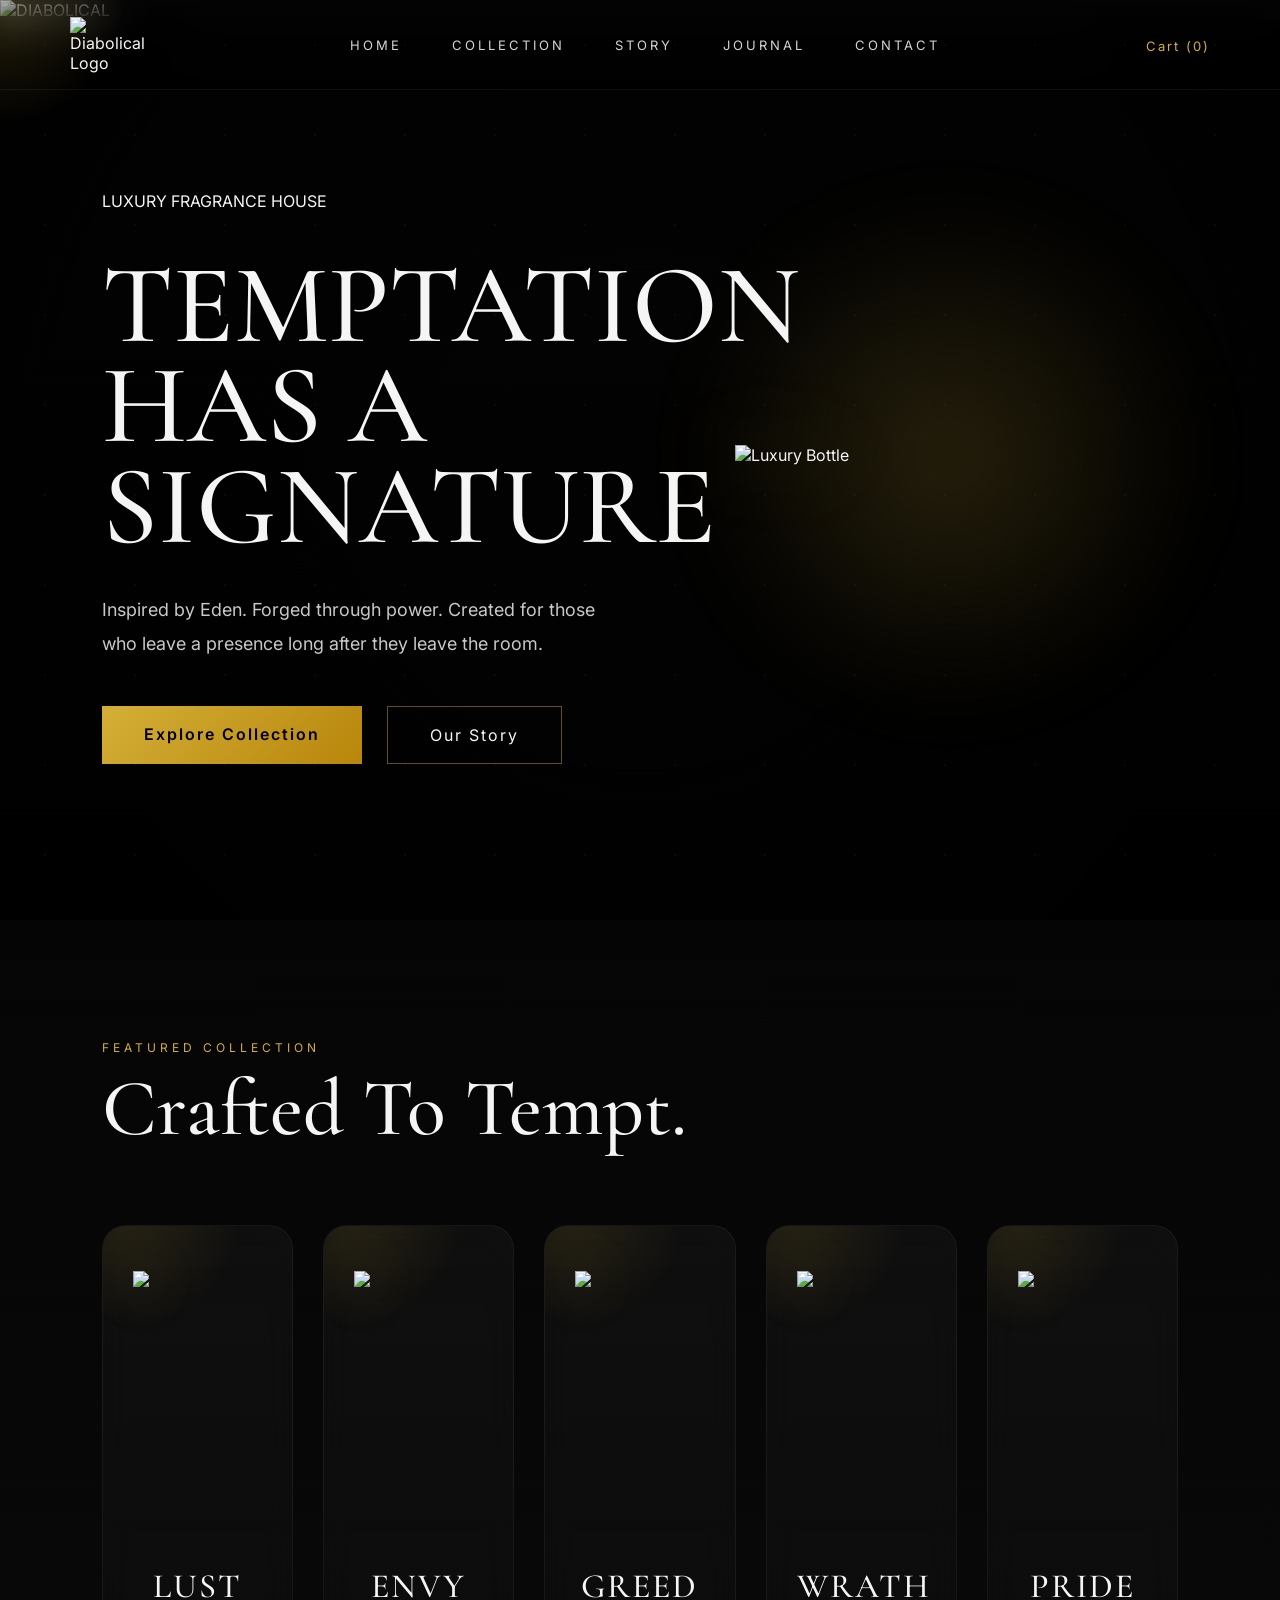
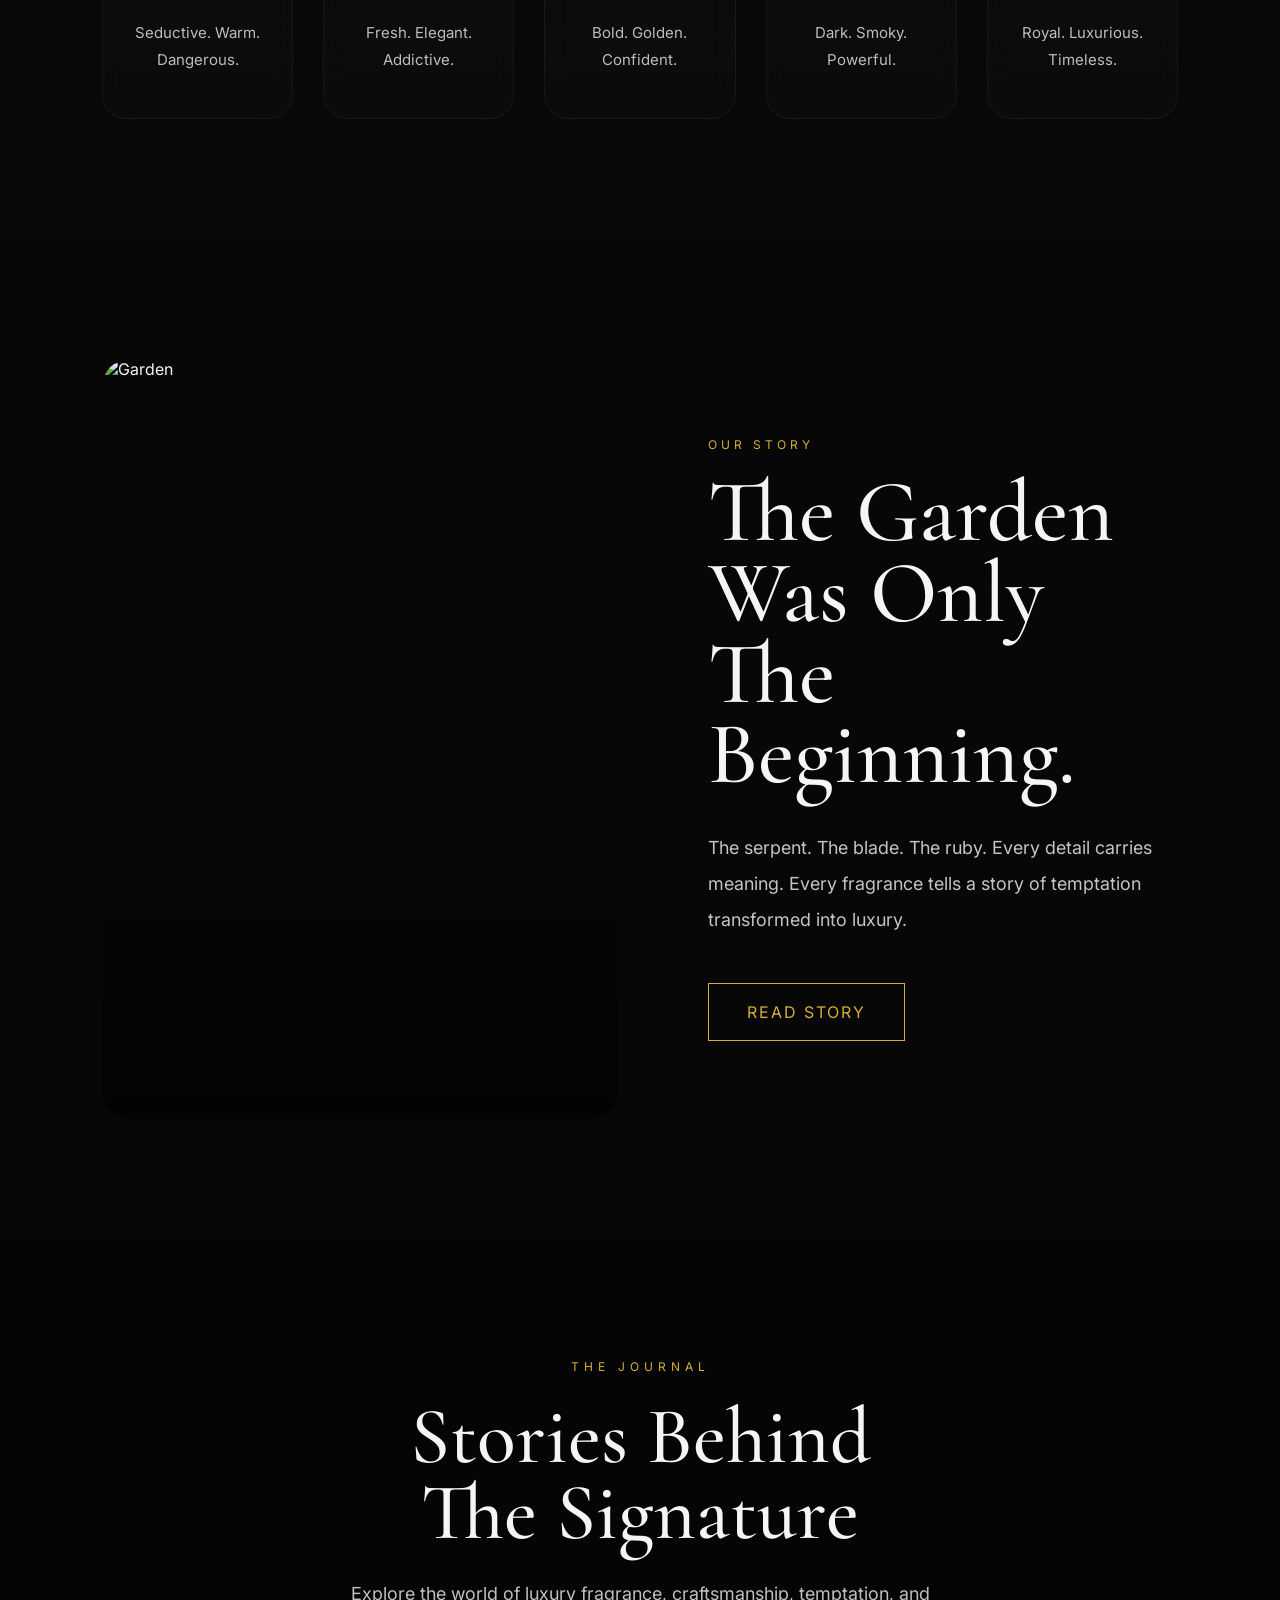
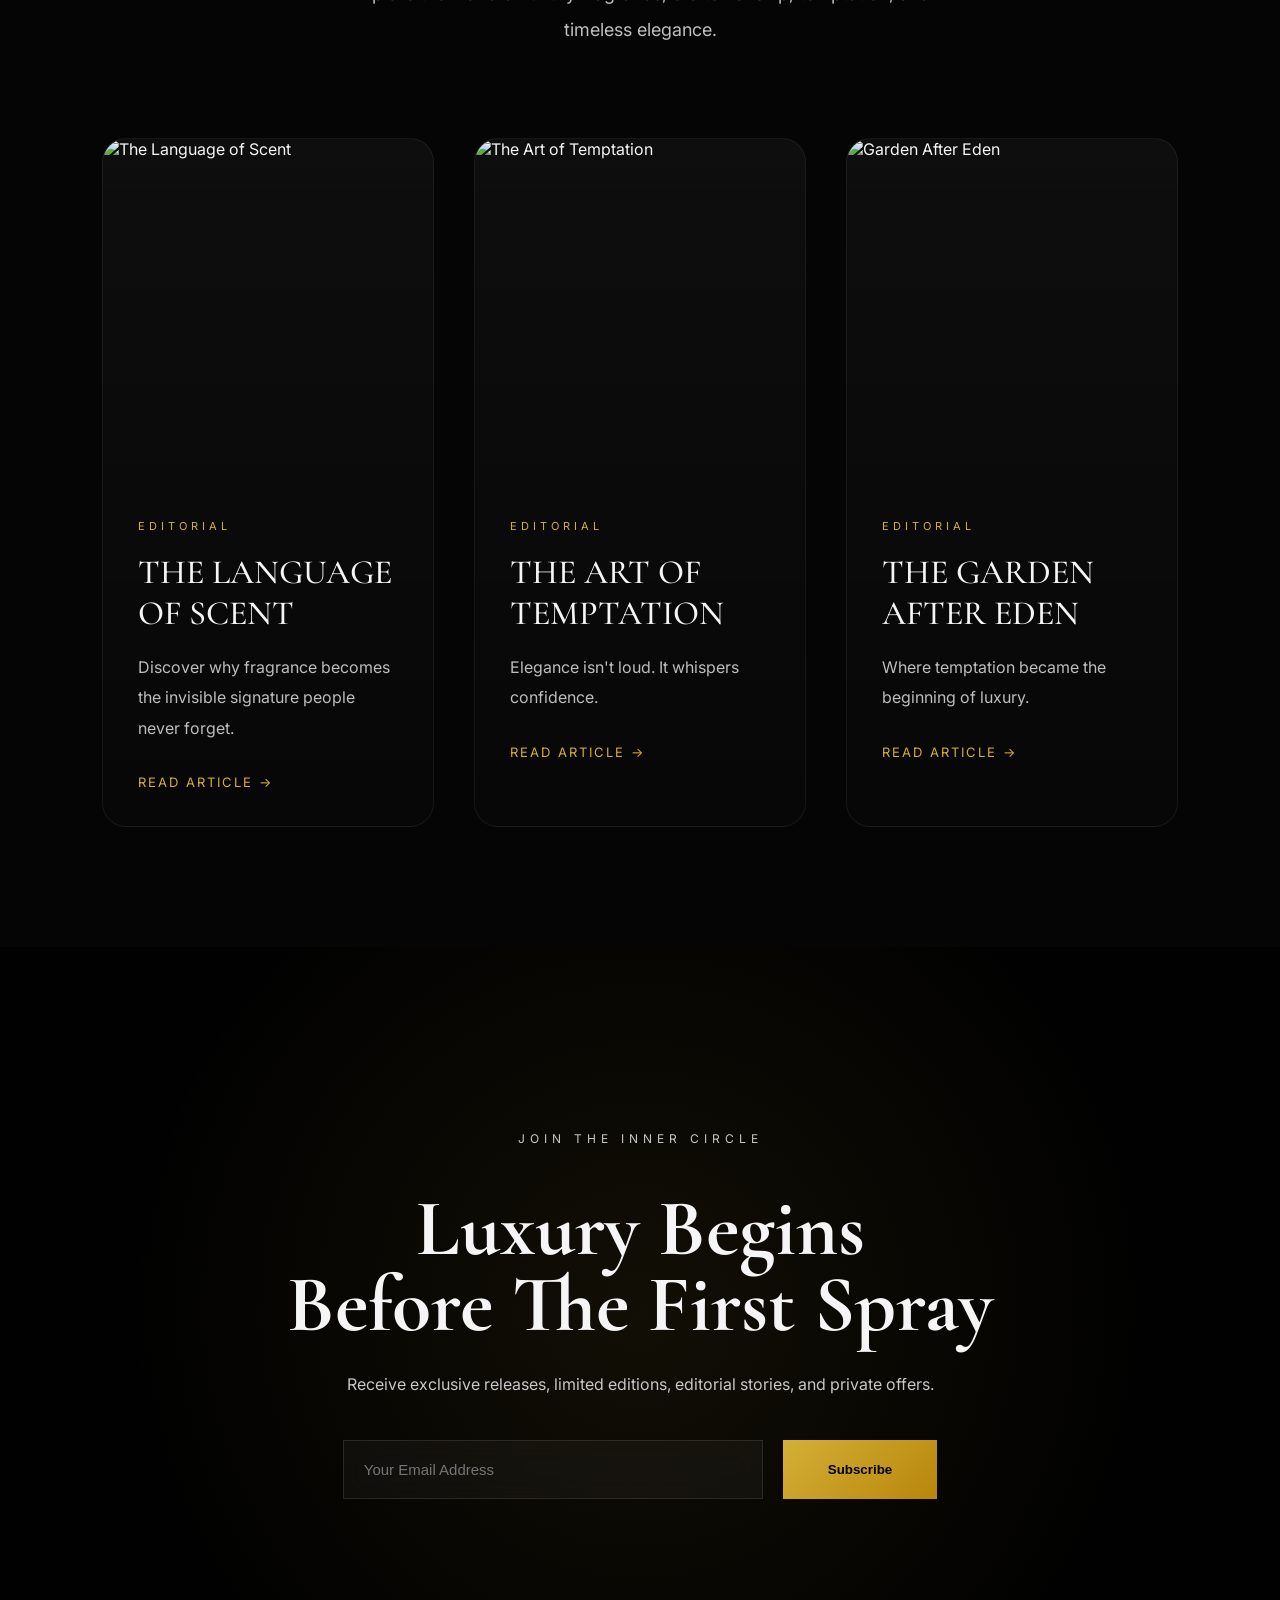
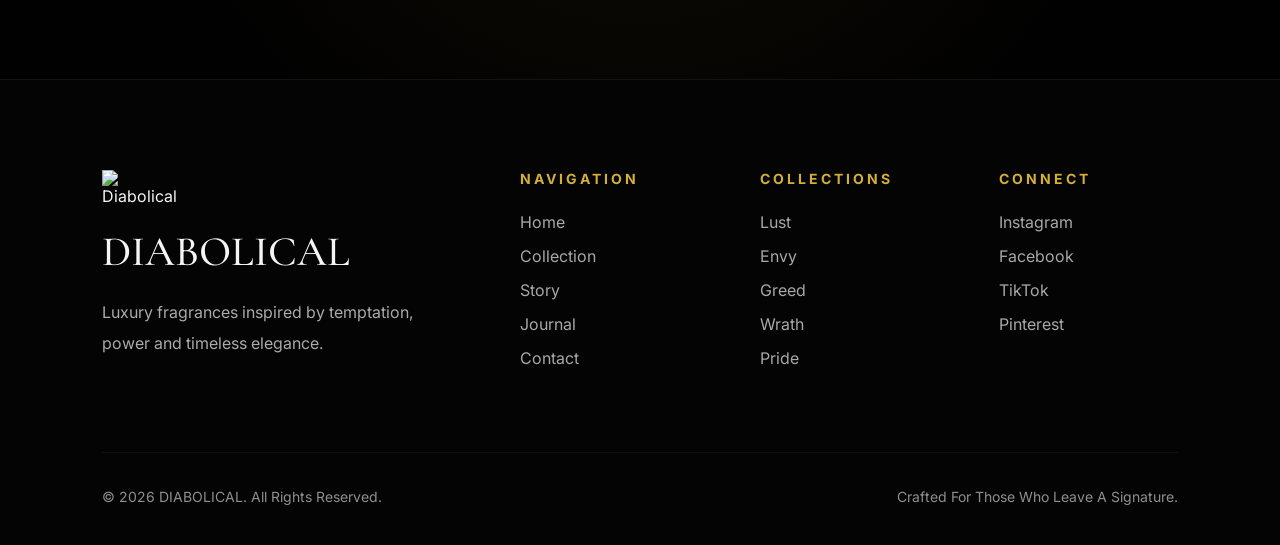
==== index.html @ 6c7a3be2 "Insert luxury-divider elements in index.html Added luxury-divider divs for better layout consistency" ====
<!DOCTYPE html>
<html lang="en">

<head>

<meta charset="UTF-8">

<meta name="viewport"
content="width=device-width, initial-scale=1.0">

<title>DIABOLICAL</title>

<meta
name="description"
content="Luxury fragrances inspired by temptation.">

<link rel="preconnect"
href="https://fonts.googleapis.com">

<link rel="preconnect"
href="https://fonts.gstatic.com"
crossorigin>

<link href="https://fonts.googleapis.com/css2?family=Inter:wght@300;400;500;600&family=Cormorant+Garamond:wght@300;400;500;600;700&display=swap"
rel="stylesheet">

<link rel="stylesheet"
href="style.css">

</head>
<script src="https://cdn.jsdelivr.net/npm/@studio-freight/lenis@1.0.42/bundled/lenis.min.js"></script>

<script src="https://cdnjs.cloudflare.com/ajax/libs/gsap/3.12.5/gsap.min.js"></script>

<script src="https://cdnjs.cloudflare.com/ajax/libs/gsap/3.12.5/ScrollTrigger.min.js"></script>

<script src="script.js"></script>
     
<body>

<div class="cursor-glow"></div>

<div class="grain"></div>

<header id="navbar">

<div class="logo">

<a href="index.html">

<img
src="images/diabolical-logo.png"
alt="Diabolical Logo">

</a>

</div>

<nav>

<a href="#">Home</a>

<a href="collection.html">Collection</a>

<a href="story.html">Story</a>

<a href="journal.html">Journal</a>

<a href="contact.html">Contact</a>

</nav>

<div class="cart">

<a href="#">
<div class="luxury-divider"></div>
Cart (0)

</a>

</div>

</header>
<div class="luxury-divider"></div>
<!-- HERO -->
<img src="images/hero-bottle.png"
class="floating-bottle"
alt="DIABOLICAL">
<section class="hero">

<div class="hero-overlay"></div>

<div class="hero-left">

<p class="eyebrow">
<div class="luxury-divider"></div>
LUXURY FRAGRANCE HOUSE

</p>

<h1>

TEMPTATION

HAS A

SIGNATURE

</h1>

<p>

Inspired by Eden.

Forged through power.

Created for those who leave a presence long after they leave the room.

</p>

<div class="hero-buttons">

<a
href="collection.html"
class="gold-button">
<div class="luxury-divider"></div>
Explore Collection

</a>

<a
href="story.html"
class="outline-button">

Our Story

</a>

</div>

</div>

<div class="hero-right">

<div class="hero-light"></div>

<img

src="images/bottle-main.png"

class="hero-bottle"

alt="Luxury Bottle">

</div>

</section>
<div class="luxury-divider"></div>
<!-- COLLECTION -->

<section class="featured">

<div class="section-title">

<p>

Featured Collection

</p>

<h2>

Crafted

To

Tempt.

</h2>

</div>

<div class="collection-grid">

<div class="card">

<img src="images/lust.png">

<h3>LUST</h3>

<span>

Seductive.

Warm.

Dangerous.

</span>

</div>

<div class="card">

<img src="images/envy.png">

<h3>ENVY</h3>

<span>

Fresh.

Elegant.

Addictive.

</span>

</div>

<div class="card">

<img src="images/greed.png">

<h3>GREED</h3>

<span>

Bold.

Golden.

Confident.

</span>

</div>

<div class="card">

<img src="images/wrath.png">

<h3>WRATH</h3>

<span>

Dark.

Smoky.

Powerful.

</span>

</div>

<div class="card">

<img src="images/pride.png">

<h3>PRIDE</h3>

<span>

Royal.

Luxurious.

Timeless.

</span>

</div>

</div>

</section>

<!-- STORY -->

<section class="story-preview">

<div class="story-image">

<img
src="images/story.jpg"
alt="Garden">

</div>

<div class="story-content">

<p>

OUR STORY

</p>

<h2>

The Garden

Was

Only

The Beginning.

</h2>

<p>

The serpent.

The blade.

The ruby.

Every detail carries meaning.

Every fragrance tells a story of temptation transformed into luxury.

</p>

<a href="story.html">

Read Story

</a>

</div>

</section>
     <div class="luxury-divider"></div>
<!-- =========================
     JOURNAL
========================== -->

<section class="journal">

    <div class="journal-heading">

        <p class="eyebrow">
            THE JOURNAL
        </p>

        <h2>
            Stories Behind<br>
            The Signature
        </h2>

        <p class="journal-intro">
            Explore the world of luxury fragrance, craftsmanship,
            temptation, and timeless elegance.
        </p>

    </div>

    <div class="journal-grid">

        <article class="journal-card">

            <img
                src="images/article1.jpg"
                alt="The Language of Scent">

            <div class="journal-content">

                <span>EDITORIAL</span>

                <h3>
                    THE LANGUAGE OF SCENT
                </h3>

                <p>
                    Discover why fragrance becomes the invisible
                    signature people never forget.
                </p>

                <a href="#">
                    Read Article →
                </a>

            </div>

        </article>

        <article class="journal-card">

            <img
                src="images/article2.jpg"
                alt="The Art of Temptation">

            <div class="journal-content">

                <span>EDITORIAL</span>

                <h3>
                    THE ART OF TEMPTATION
                </h3>

                <p>
                    Elegance isn't loud.
                    It whispers confidence.
                </p>

                <a href="#">
                    Read Article →
                </a>

            </div>

        </article>

        <article class="journal-card">

            <img
                src="images/article3.jpg"
                alt="Garden After Eden">

            <div class="journal-content">

                <span>EDITORIAL</span>

                <h3>
                    THE GARDEN AFTER EDEN
                </h3>

                <p>
                    Where temptation became the beginning
                    of luxury.
                </p>

                <a href="#">
                    Read Article →
                </a>

            </div>

        </article>

    </div>

</section>
<div class="luxury-divider"></div>
<!-- =========================
     NEWSLETTER
========================== -->

<section class="newsletter">

    <div class="newsletter-overlay"></div>

    <div class="newsletter-box">

        <p class="eyebrow">

            JOIN THE INNER CIRCLE

        </p>

        <h2>

            Luxury Begins<br>
            Before The First Spray

        </h2>

        <p>

            Receive exclusive releases,
            limited editions,
            editorial stories,
            and private offers.

        </p>

        <form class="newsletter-form">

            <input
                type="email"
                placeholder="Your Email Address"
                required>

            <button type="submit">

                Subscribe

            </button>

        </form>

    </div>

</section>
<div class="luxury-divider"></div>
<!-- =========================
     FOOTER
========================== -->

<footer>

    <div class="footer-top">

        <div class="footer-brand">

            <img
                src="images/diabolical-logo.png"
                alt="Diabolical">

            <h3>

                DIABOLICAL

            </h3>

            <p>

                Luxury fragrances inspired by temptation,
                power and timeless elegance.

            </p>

        </div>

        <div class="footer-links">

            <h4>

                Navigation

            </h4>

            <a href="index.html">Home</a>

            <a href="collection.html">Collection</a>

            <a href="story.html">Story</a>

            <a href="journal.html">Journal</a>

            <a href="contact.html">Contact</a>

        </div>

        <div class="footer-links">

            <h4>

                Collections

            </h4>

            <a href="#">Lust</a>

            <a href="#">Envy</a>

            <a href="#">Greed</a>

            <a href="#">Wrath</a>

            <a href="#">Pride</a>

        </div>

        <div class="footer-links">

            <h4>

                Connect

            </h4>

            <a href="#">Instagram</a>

            <a href="#">Facebook</a>

            <a href="#">TikTok</a>

            <a href="#">Pinterest</a>

        </div>

    </div>

    <div class="footer-bottom">

        <p>

            © 2026 DIABOLICAL.
            All Rights Reserved.

        </p>

        <p>

            Crafted For Those Who Leave A Signature.

        </p>

    </div>

</footer>

<script src="script.js"></script>

</body>

</html>
---- style.css ----
/*==========================================
DIABOLICAL
Luxury Fragrance Website
Version 1.0
==========================================*/

:root{

--black:#050505;
--black-soft:#0c0c0c;
--gold:#D4AF37;
--gold-dark:#B8860B;
--ruby:#8B0000;
--white:#F5F5F5;
--gray:#B7B7B7;
--glass:rgba(255,255,255,.05);

}

*{

margin:0;
padding:0;
box-sizing:border-box;

}

html{

scroll-behavior:smooth;

}

body{

font-family:'Inter',sans-serif;
background:var(--black);
color:var(--white);
overflow-x:hidden;

}

/*============================*/

body::before{

content:"";

position:fixed;

inset:0;

background-image:

radial-gradient(rgba(255,255,255,.02) 1px,transparent 1px);

background-size:4px 4px;

pointer-events:none;

z-index:9999;

opacity:.25;

}

/*============================*/

img{

max-width:100%;
display:block;

}

a{

text-decoration:none;
color:inherit;

}

section{

position:relative;
padding:120px 8%;

}

/*============================*/

.cursor-glow{

position:fixed;

width:420px;

height:420px;

border-radius:50%;

background:

radial-gradient(circle,

rgba(212,175,55,.09),

transparent 70%);

pointer-events:none;

transform:translate(-50%,-50%);

z-index:0;

transition:

left .05s linear,

top .05s linear;

}

/*============================*/

.grain{

position:fixed;

inset:0;

pointer-events:none;

background-image:

url("images/noise.png");

opacity:.05;

mix-blend-mode:soft-light;

z-index:2;

}

/*==================================
HEADER
==================================*/

header{

position:fixed;

top:0;

left:0;

width:100%;

height:90px;

display:flex;

justify-content:space-between;

align-items:center;

padding:0 70px;

background:rgba(0,0,0,.35);

backdrop-filter:blur(18px);

border-bottom:1px solid rgba(255,255,255,.05);

z-index:1000;

transition:.45s;

}

header.scrolled{

background:rgba(0,0,0,.82);

box-shadow:

0 20px 50px rgba(0,0,0,.55);

}

/*============================*/

.logo{

display:flex;

align-items:center;

}

.logo img{

width:74px;

transition:.45s;

}

.logo img:hover{

transform:scale(1.05);

filter:

drop-shadow(0 0 18px rgba(212,175,55,.45));

}

/*============================*/

nav{

display:flex;

gap:50px;

}

nav a{

font-size:13px;

letter-spacing:3px;

text-transform:uppercase;

color:#d4d4d4;

transition:.35s;

position:relative;

}

nav a::after{

content:"";

position:absolute;

left:0;

bottom:-10px;

width:0;

height:1px;

background:var(--gold);

transition:.4s;

}

nav a:hover{

color:var(--gold);

}

nav a:hover::after{

width:100%;

}

/*============================*/

.cart a{

font-size:13px;

letter-spacing:2px;

color:var(--gold);

}

/*==================================
HERO
==================================*/

.hero{

height:100vh;

display:grid;

grid-template-columns:1fr 1fr;

align-items:center;

background:

linear-gradient(

rgba(0,0,0,.35),

rgba(0,0,0,.75)

),

url("images/hero-bg.jpg");

background-size:cover;

background-position:center;

padding-top:90px;

overflow:hidden;

}

.hero-overlay{

position:absolute;

inset:0;

background:

radial-gradient(circle at center,

transparent,

rgba(0,0,0,.65));

}

.hero-left{

position:relative;

z-index:5;

max-width:620px;

}

.eyebrow{

letter-spacing:5px;

font-size:12px;

text-transform:uppercase;

color:var(--gold);

margin-bottom:25px;

}

.hero-left h1{

font-family:'Cormorant Garamond',serif;

font-size:7rem;

line-height:.9;

font-weight:500;

margin-bottom:35px;

}

.hero-left p{

font-size:18px;

line-height:1.9;

color:#c8c8c8;

margin-bottom:45px;

max-width:520px;

}

.hero-buttons{

display:flex;

gap:25px;

}

.gold-button{

padding:18px 42px;

background:linear-gradient(

135deg,

var(--gold),

var(--gold-dark)

);

color:black;

font-weight:600;

letter-spacing:2px;

transition:.4s;

}

.gold-button:hover{

transform:translateY(-5px);

box-shadow:

0 20px 45px rgba(212,175,55,.35);

}

.outline-button{

padding:18px 42px;

border:1px solid rgba(212,175,55,.45);

letter-spacing:2px;

transition:.4s;

}

.outline-button:hover{

background:rgba(212,175,55,.08);

border-color:var(--gold);

}

.hero-right{

display:flex;

justify-content:center;

align-items:center;

position:relative;

}

.hero-light{

position:absolute;

width:520px;

height:520px;

border-radius:50%;

background:

radial-gradient(circle,

rgba(212,175,55,.18),

transparent 70%);

filter:blur(40px);

}

.hero-bottle{

width:430px;

position:relative;

z-index:2;

animation:floatBottle 7s ease-in-out infinite;

filter:

drop-shadow(0 0 40px rgba(212,175,55,.35));

}

@keyframes floatBottle{

0%,100%{

transform:translateY(0);

}

50%{

transform:translateY(-20px);

}

}
/*==================================
FEATURED COLLECTION
==================================*/

.featured{

background:

linear-gradient(
180deg,
#050505,
#090909);

}

.section-title{

max-width:620px;

margin-bottom:80px;

}

.section-title p{

color:var(--gold);

letter-spacing:4px;

font-size:12px;

text-transform:uppercase;

margin-bottom:18px;

}

.section-title h2{

font-family:'Cormorant Garamond',serif;

font-size:5rem;

line-height:.9;

font-weight:500;

}

.collection-grid{

display:grid;

grid-template-columns:repeat(5,1fr);

gap:30px;

align-items:end;

}

.card{

background:

linear-gradient(
180deg,
rgba(255,255,255,.04),
rgba(255,255,255,.015));

border:1px solid rgba(255,255,255,.05);

padding:45px 30px;

border-radius:24px;

text-align:center;

backdrop-filter:blur(15px);

transition:.45s;

overflow:hidden;

position:relative;

}

.card::before{

content:"";

position:absolute;

top:-120px;
left:-80px;

width:220px;
height:220px;

background:

radial-gradient(circle,

rgba(212,175,55,.12),

transparent 70%);

transition:.5s;

}

.card:hover{

transform:translateY(-15px);

border-color:rgba(212,175,55,.25);

box-shadow:

0 30px 60px rgba(0,0,0,.45);

}

.card:hover::before{

transform:scale(1.3);

}

.card img{

height:260px;

margin:auto;

object-fit:contain;

transition:.5s;

filter:

drop-shadow(0 0 25px rgba(212,175,55,.25));

}

.card:hover img{

transform:

translateY(-12px)
scale(1.05);

filter:

drop-shadow(0 0 40px rgba(212,175,55,.5));

}

.card h3{

margin-top:35px;

font-family:'Cormorant Garamond',serif;

font-size:34px;

font-weight:500;

letter-spacing:2px;

}

.card span{

display:block;

margin-top:12px;

color:#bdbdbd;

line-height:1.8;

font-size:15px;

}

/*==================================
STORY
==================================*/

.story-preview{

display:grid;

grid-template-columns:1.1fr 1fr;

gap:90px;

align-items:center;

background:#070707;

}

.story-image{

overflow:hidden;

border-radius:28px;

position:relative;

}

.story-image img{

width:100%;

height:760px;

object-fit:cover;

transition:1s;

}

.story-image:hover img{

transform:scale(1.06);

}

.story-image::after{

content:"";

position:absolute;

inset:0;

background:

linear-gradient(

to top,

rgba(0,0,0,.55),

transparent 45%);

}

.story-content{

max-width:600px;

}

.story-content p:first-child{

color:var(--gold);

font-size:12px;

letter-spacing:4px;

text-transform:uppercase;

margin-bottom:20px;

}

.story-content h2{

font-family:'Cormorant Garamond',serif;

font-size:5.5rem;

line-height:.92;

font-weight:500;

margin-bottom:35px;

}

.story-content p:nth-of-type(2){

font-size:18px;

line-height:2;

color:#c4c4c4;

margin-bottom:45px;

}

.story-content a{

display:inline-flex;

align-items:center;

justify-content:center;

padding:18px 38px;

border:1px solid var(--gold);

color:var(--gold);

letter-spacing:2px;

text-transform:uppercase;

transition:.4s;

}

.story-content a:hover{

background:var(--gold);

color:#050505;

box-shadow:

0 15px 40px rgba(212,175,55,.35);

}
/*==================================
JOURNAL
==================================*/

.journal{

background:#050505;

}

.journal-heading{

max-width:700px;

margin:0 auto 90px;

text-align:center;

}

.journal-heading h2{

font-family:'Cormorant Garamond',serif;

font-size:5rem;

font-weight:500;

line-height:.95;

margin:25px 0;

}

.journal-intro{

max-width:620px;

margin:auto;

color:#bfbfbf;

line-height:2;

font-size:18px;

}

.journal-grid{

display:grid;

grid-template-columns:repeat(3,1fr);

gap:40px;

}

.journal-card{

background:linear-gradient(

180deg,

rgba(255,255,255,.04),

rgba(255,255,255,.01));

border:1px solid rgba(255,255,255,.06);

overflow:hidden;

border-radius:24px;

transition:.45s;

}

.journal-card:hover{

transform:translateY(-12px);

box-shadow:

0 30px 70px rgba(0,0,0,.5);

border-color:rgba(212,175,55,.25);

}

.journal-card img{

width:100%;

height:340px;

object-fit:cover;

transition:1s;

}

.journal-card:hover img{

transform:scale(1.08);

}

.journal-content{

padding:35px;

}

.journal-content span{

font-size:11px;

letter-spacing:4px;

text-transform:uppercase;

color:var(--gold);

}

.journal-content h3{

font-family:'Cormorant Garamond',serif;

font-size:34px;

font-weight:500;

margin:18px 0;

}

.journal-content p{

line-height:1.9;

color:#bdbdbd;

margin-bottom:28px;

}

.journal-content a{

color:var(--gold);

letter-spacing:2px;

text-transform:uppercase;

font-size:13px;

}

/*==================================
NEWSLETTER
==================================*/

.newsletter{

position:relative;

padding:180px 8%;

background:

linear-gradient(

rgba(0,0,0,.75),

rgba(0,0,0,.82)

),

url("images/newsletter-bg.jpg");

background-size:cover;

background-position:center;

}

.newsletter-overlay{

position:absolute;

inset:0;

background:

radial-gradient(circle,

rgba(212,175,55,.08),

transparent 70%);

}

.newsletter-box{

position:relative;

z-index:2;

max-width:760px;

margin:auto;

text-align:center;

}

.newsletter-box h2{

font-family:'Cormorant Garamond',serif;

font-size:5rem;

line-height:.95;

margin:25px 0;

}

.newsletter-box p{

color:#c7c7c7;

line-height:2;

margin-bottom:40px;

}

.newsletter-form{

display:flex;

gap:20px;

justify-content:center;

}

.newsletter-form input{

width:420px;

padding:20px;

background:rgba(255,255,255,.04);

border:1px solid rgba(255,255,255,.1);

color:white;

outline:none;

font-size:15px;

backdrop-filter:blur(12px);

}

.newsletter-form input:focus{

border-color:var(--gold);

}

.newsletter-form button{

padding:20px 45px;

background:linear-gradient(

135deg,

var(--gold),

var(--gold-dark));

border:none;

font-weight:600;

cursor:pointer;

transition:.35s;

}

.newsletter-form button:hover{

transform:translateY(-4px);

box-shadow:

0 20px 40px rgba(212,175,55,.35);

}

/*==================================
FOOTER
==================================*/

footer{

background:#040404;

border-top:1px solid rgba(255,255,255,.06);

padding:90px 8% 40px;

}

.footer-top{

display:grid;

grid-template-columns:2fr 1fr 1fr 1fr;

gap:60px;

margin-bottom:70px;

}

.footer-brand img{

width:85px;

margin-bottom:20px;

}

.footer-brand h3{

font-family:'Cormorant Garamond',serif;

font-size:42px;

font-weight:500;

margin-bottom:20px;

}

.footer-brand p{

color:#aaaaaa;

line-height:1.9;

max-width:360px;

}

.footer-links h4{

margin-bottom:25px;

font-size:14px;

letter-spacing:3px;

text-transform:uppercase;

color:var(--gold);

}

.footer-links a{

display:block;

margin-bottom:14px;

color:#a8a8a8;

transition:.3s;

}

.footer-links a:hover{

color:var(--gold);

padding-left:8px;

}

.footer-bottom{

padding-top:35px;

border-top:1px solid rgba(255,255,255,.05);

display:flex;

justify-content:space-between;

color:#8f8f8f;

font-size:14px;

}

/*==================================
RESPONSIVE
==================================*/

@media (max-width:1200px){

.hero,
.story-preview{

grid-template-columns:1fr;

}

.collection-grid{

grid-template-columns:repeat(2,1fr);

}

.journal-grid{

grid-template-columns:1fr;

}

.footer-top{

grid-template-columns:1fr 1fr;

}

.hero-left h1{

font-size:5.5rem;

}

}

@media (max-width:768px){

header{

padding:0 25px;

}

nav{

display:none;

}

.hero{

padding:120px 25px 80px;

}

.hero-left h1{

font-size:4rem;

}

.hero-buttons{

flex-direction:column;

}

.collection-grid{

grid-template-columns:1fr;

}

.story-content h2,
.section-title h2,
.journal-heading h2,
.newsletter-box h2{

font-size:3.5rem;

}

.newsletter-form{

flex-direction:column;

}

.newsletter-form input{

width:100%;

}

.footer-top{

grid-template-columns:1fr;

}

.footer-bottom{

flex-direction:column;

gap:15px;

text-align:center;

}

}
/*==========================================
PARTICLES
==========================================*/

#particles{

position:fixed;

top:0;

left:0;

width:100%;

height:100%;

pointer-events:none;

z-index:1;

}

/*==========================================
LOADING SCREEN
==========================================*/

.loader{

position:fixed;

inset:0;

background:#050505;

display:flex;

justify-content:center;

align-items:center;

z-index:99999;

}

.loader h1{

font-family:'Cormorant Garamond',serif;

font-size:72px;

color:#D4AF37;

letter-spacing:10px;

animation:pulse 2s infinite;

}

@keyframes pulse{

0%,100%{

opacity:1;

}

50%{

opacity:.4;

}

}
/*==================================
CONTACT PAGE
==================================*/

.contact-hero{

padding:220px 8% 120px;

text-align:center;

background:
linear-gradient(rgba(0,0,0,.75),rgba(0,0,0,.9)),
url("images/contact-bg.jpg");

background-size:cover;
background-position:center;

}

.contact-hero h1{

font-family:'Cormorant Garamond',serif;

font-size:6rem;

margin:30px 0;

font-weight:500;

}

.contact-hero p{

max-width:700px;

margin:auto;

line-height:2;

color:#bdbdbd;

}

.contact-wrapper{

display:grid;

grid-template-columns:1fr 1fr;

gap:80px;

padding:120px 8%;

}

.contact-info h2,
.contact-form h2{

font-family:'Cormorant Garamond',serif;

font-size:3rem;

margin-bottom:40px;

}

.info-block{

margin-bottom:35px;

}

.info-block h3{

color:#D4AF37;

margin-bottom:10px;

letter-spacing:2px;

text-transform:uppercase;

font-size:14px;

}

.info-block p{

color:#bdbdbd;

line-height:1.8;

}

.contact-form form{

display:flex;

flex-direction:column;

gap:20px;

}

.contact-form input,
.contact-form textarea{

background:#101010;

border:1px solid rgba(255,255,255,.08);

padding:18px;

color:white;

font-size:15px;

outline:none;

}

.contact-form textarea{

resize:vertical;

min-height:180px;

}

.contact-form input:focus,
.contact-form textarea:focus{

border-color:#D4AF37;

}

.luxury-banner{

padding:140px 8%;

text-align:center;

background:#070707;

}

.luxury-banner h2{

font-family:'Cormorant Garamond',serif;

font-size:4rem;

margin-bottom:20px;

}

.luxury-banner p{

color:#bdbdbd;

margin-bottom:40px;

}

@media(max-width:900px){

.contact-wrapper{

grid-template-columns:1fr;

}

.contact-hero h1{

font-size:4rem;

}

}
/*==================================
SHOPPING CART
==================================*/

.cart-hero{

padding:200px 8% 100px;

text-align:center;

background:
linear-gradient(rgba(0,0,0,.75),rgba(0,0,0,.85)),
url(images/cart-bg.jpg);

background-size:cover;

}

.cart-hero h1{

font-size:5rem;

font-family:'Cormorant Garamond',serif;

margin:25px 0;

}

.shopping-cart{

display:grid;

grid-template-columns:2fr 1fr;

gap:60px;

padding:100px 8%;

}

.cart-items{

display:flex;

flex-direction:column;

gap:30px;

}

.cart-item{

display:grid;

grid-template-columns:150px 1fr 100px;

align-items:center;

padding:30px;

background:#0d0d0d;

border:1px solid rgba(255,255,255,.06);

border-radius:20px;

}

.cart-item img{

width:120px;

margin:auto;

}

.cart-item h2{

font-family:'Cormorant Garamond',serif;

font-size:34px;

margin-bottom:10px;

}

.cart-item span{

color:#D4AF37;

font-size:22px;

}

.cart-item input{

width:80px;

padding:12px;

background:#111;

color:white;

border:1px solid rgba(255,255,255,.08);

}

.cart-summary{

padding:40px;

background:#0d0d0d;

border:1px solid rgba(255,255,255,.06);

border-radius:20px;

height:fit-content;

}

.cart-summary h2{

font-family:'Cormorant Garamond',serif;

font-size:42px;

margin-bottom:35px;

}

.cart-summary div{

display:flex;

justify-content:space-between;

margin-bottom:20px;

padding-bottom:20px;

border-bottom:1px solid rgba(255,255,255,.05);

}

.cart-summary strong{

color:#D4AF37;

font-size:24px;

}

@media(max-width:900px){

.shopping-cart{

grid-template-columns:1fr;

}

.cart-item{

grid-template-columns:1fr;

text-align:center;

gap:25px;

}

  }
/*==================================
CHECKOUT
==================================*/

.checkout-hero{

padding:200px 8% 100px;

text-align:center;

background:
linear-gradient(rgba(0,0,0,.75),rgba(0,0,0,.9)),
url("images/checkout-bg.jpg");

background-size:cover;
background-position:center;

}

.checkout-hero h1{

font-family:'Cormorant Garamond',serif;

font-size:5rem;

margin:25px 0;

}

.checkout-container{

display:grid;

grid-template-columns:2fr 1fr;

gap:60px;

padding:100px 8%;

}

.checkout-form{

background:#0d0d0d;

padding:50px;

border-radius:24px;

border:1px solid rgba(255,255,255,.06);

}

.checkout-form h2{

font-family:'Cormorant Garamond',serif;

font-size:42px;

margin-bottom:30px;

}

.checkout-form form{

display:flex;

flex-direction:column;

gap:18px;

}

.checkout-form input,
.checkout-form select{

padding:18px;

background:#101010;

color:#fff;

border:1px solid rgba(255,255,255,.08);

outline:none;

}

.checkout-form input:focus,
.checkout-form select:focus{

border-color:#D4AF37;

}

.payment-row{

display:grid;

grid-template-columns:1fr 1fr;

gap:18px;

}

.order-review{

background:#0d0d0d;

padding:45px;

border-radius:24px;

border:1px solid rgba(255,255,255,.06);

height:fit-content;

}

.order-review h2{

font-family:'Cormorant Garamond',serif;

font-size:40px;

margin-bottom:30px;

}

.summary-item{

display:flex;

justify-content:space-between;

padding:18px 0;

border-bottom:1px solid rgba(255,255,255,.05);

}

.summary-item.total{

font-size:22px;

font-weight:600;

color:#D4AF37;

}

.order-review p{

margin-top:18px;

color:#bdbdbd;

}

@media(max-width:900px){

.checkout-container{

grid-template-columns:1fr;

}

.payment-row{

grid-template-columns:1fr;

}

  }
/*==================================
LOGIN
==================================*/

.login-hero{

padding:180px 8% 80px;

text-align:center;

background:
linear-gradient(rgba(0,0,0,.75),rgba(0,0,0,.9)),
url(images/login-bg.jpg);

background-size:cover;

}

.login-hero h1{

font-size:5rem;

font-family:'Cormorant Garamond',serif;

margin:20px 0;

}

.login-box{

max-width:520px;

margin:80px auto;

background:#0d0d0d;

padding:60px;

border-radius:25px;

border:1px solid rgba(255,255,255,.06);

}

.login-box form{

display:flex;

flex-direction:column;

gap:20px;

}

.login-box h2{

font-size:42px;

font-family:'Cormorant Garamond',serif;

margin-bottom:20px;

}

.login-box input{

padding:18px;

background:#111;

border:1px solid rgba(255,255,255,.08);

color:white;

}

.login-box input:focus{

border-color:#D4AF37;

outline:none;

}

.login-box p{

margin-top:20px;

text-align:center;

color:#999;

}

.login-box a{

color:#D4AF37;

                      }
/*==================================
REGISTER
==================================*/

.register-hero{

padding:180px 8% 80px;

text-align:center;

background:
linear-gradient(rgba(0,0,0,.75),rgba(0,0,0,.9)),
url(images/register-bg.jpg);

background-size:cover;
background-position:center;

}

.register-hero h1{

font-family:'Cormorant Garamond',serif;

font-size:5rem;

margin:20px 0;

}

.register-box{

max-width:560px;

margin:80px auto;

padding:60px;

background:#0d0d0d;

border:1px solid rgba(255,255,255,.06);

border-radius:24px;

}

.register-box form{

display:flex;

flex-direction:column;

gap:20px;

}

.register-box h2{

font-family:'Cormorant Garamond',serif;

font-size:42px;

margin-bottom:20px;

}

.register-box input{

padding:18px;

background:#111;

color:#fff;

border:1px solid rgba(255,255,255,.08);

outline:none;

}

.register-box input:focus{

border-color:#D4AF37;

}

.register-box p{

text-align:center;

margin-top:20px;

color:#999;

}

.register-box a{

color:#D4AF37;

text-decoration:none;

  }
/*==================================
HOUSE MEMBER DASHBOARD
==================================*/

.member-hero{

padding:200px 8% 100px;

text-align:center;

background:
linear-gradient(rgba(0,0,0,.75),rgba(0,0,0,.9)),
url(images/member-bg.jpg);

background-size:cover;

background-position:center;

}

.member-hero h1{

font-size:5rem;

font-family:'Cormorant Garamond',serif;

margin:25px 0;

}

.member-dashboard{

display:grid;

grid-template-columns:repeat(auto-fit,minmax(280px,1fr));

gap:35px;

padding:100px 8%;

}

.dashboard-card{

background:#0d0d0d;

padding:40px;

border-radius:22px;

border:1px solid rgba(255,255,255,.06);

transition:.4s;

}

.dashboard-card:hover{

transform:translateY(-10px);

border-color:#D4AF37;

}

.dashboard-card h2{

font-family:'Cormorant Garamond',serif;

font-size:34px;

margin-bottom:20px;

}

.dashboard-card p{

color:#bdbdbd;

margin-bottom:35px;

line-height:1.8;

}

.exclusive-access{

padding:120px 8%;

text-align:center;

}

.exclusive-access h2{

font-size:4rem;

font-family:'Cormorant Garamond',serif;

margin-bottom:70px;

}

.access-grid{

display:grid;

grid-template-columns:repeat(3,1fr);

gap:40px;

}

.access-grid div{

background:#0d0d0d;

padding:40px;

border-radius:20px;

border:1px solid rgba(255,255,255,.06);

}

.access-grid h3{

margin-bottom:20px;

color:#D4AF37;

}

.access-grid p{

color:#bdbdbd;

line-height:1.8;

}

@media(max-width:900px){

.access-grid{

grid-template-columns:1fr;

}

  }
/*==================================
CURSOR GLOW
==================================*/

.cursor-glow{

position:fixed;

width:250px;

height:250px;

border-radius:50%;

background:radial-gradient(

rgba(212,175,55,.18),

transparent 70%

);

pointer-events:none;

transform:translate(-50%,-50%);

z-index:9999;

transition:.08s;

mix-blend-mode:screen;

}

/*==================================
SCROLL REVEALS
==================================*/

.reveal{

opacity:0;

transform:translateY(80px);

transition:1.3s;

}

.reveal.active{

opacity:1;

transform:translateY(0);

}

/*==================================
FLOATING PARTICLES
==================================*/

body::before{

content:"";

position:fixed;

left:0;

top:0;

width:100%;

height:100%;

pointer-events:none;

background-image:

radial-gradient(#D4AF37 1px,transparent 1px);

background-size:90px 90px;

opacity:.05;

animation:particles 35s linear infinite;

}

@keyframes particles{

from{

transform:translateY(0);

}

to{

transform:translateY(-400px);

}

}

/*==================================
GOLD BUTTON SHIMMER
==================================*/

.gold-button{

position:relative;

overflow:hidden;

}

.gold-button::after{

content:"";

position:absolute;

left:-120%;

top:0;

width:70%;

height:100%;

background:

linear-gradient(

90deg,

transparent,

rgba(255,255,255,.45),

transparent

);

transition:1s;

}

.gold-button:hover::after{

left:150%;

}

/*==================================
NAVIGATION BLUR
==================================*/

header{

backdrop-filter:blur(18px);

background:rgba(0,0,0,.18);

transition:.5s;

  }
.collection-card{

transition:.5s;

}

.collection-card:hover{

transform:

translateY(-15px)

scale(1.03);

box-shadow:

0 40px 80px rgba(0,0,0,.5);

                     }
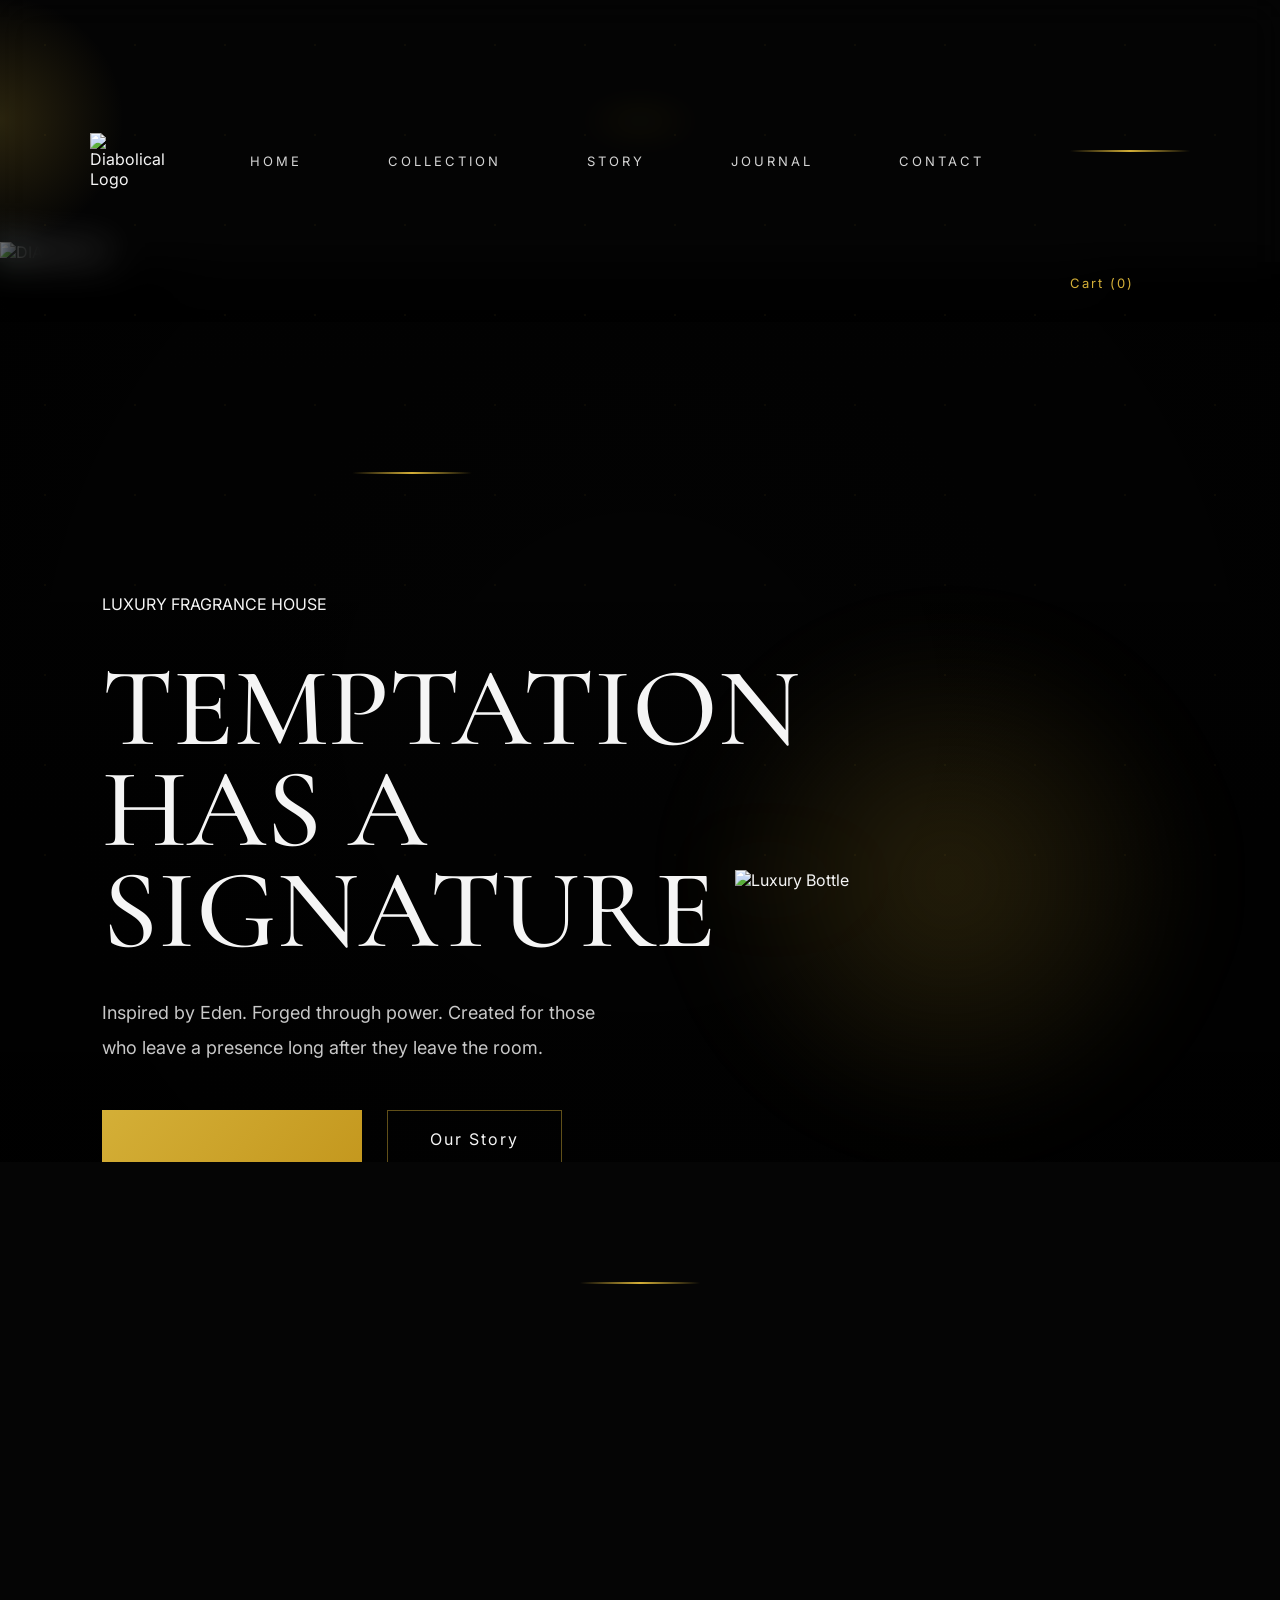
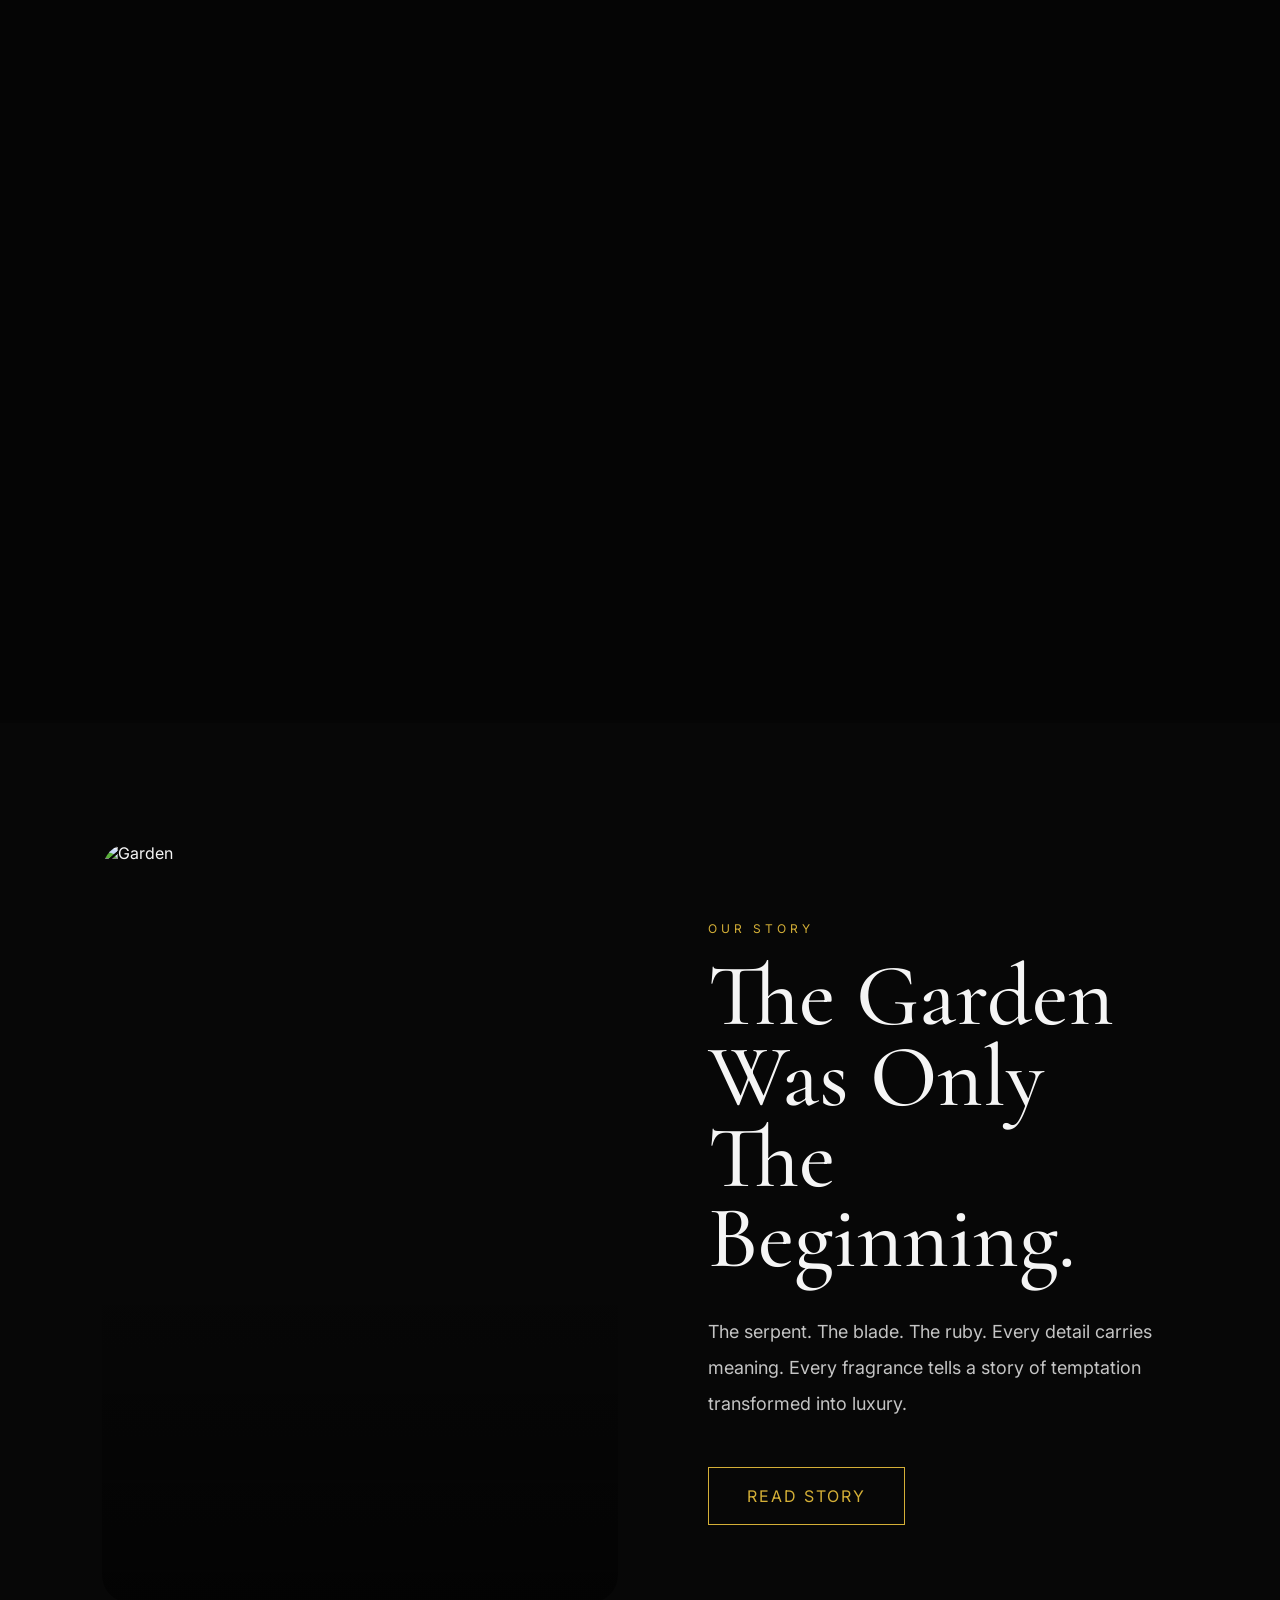
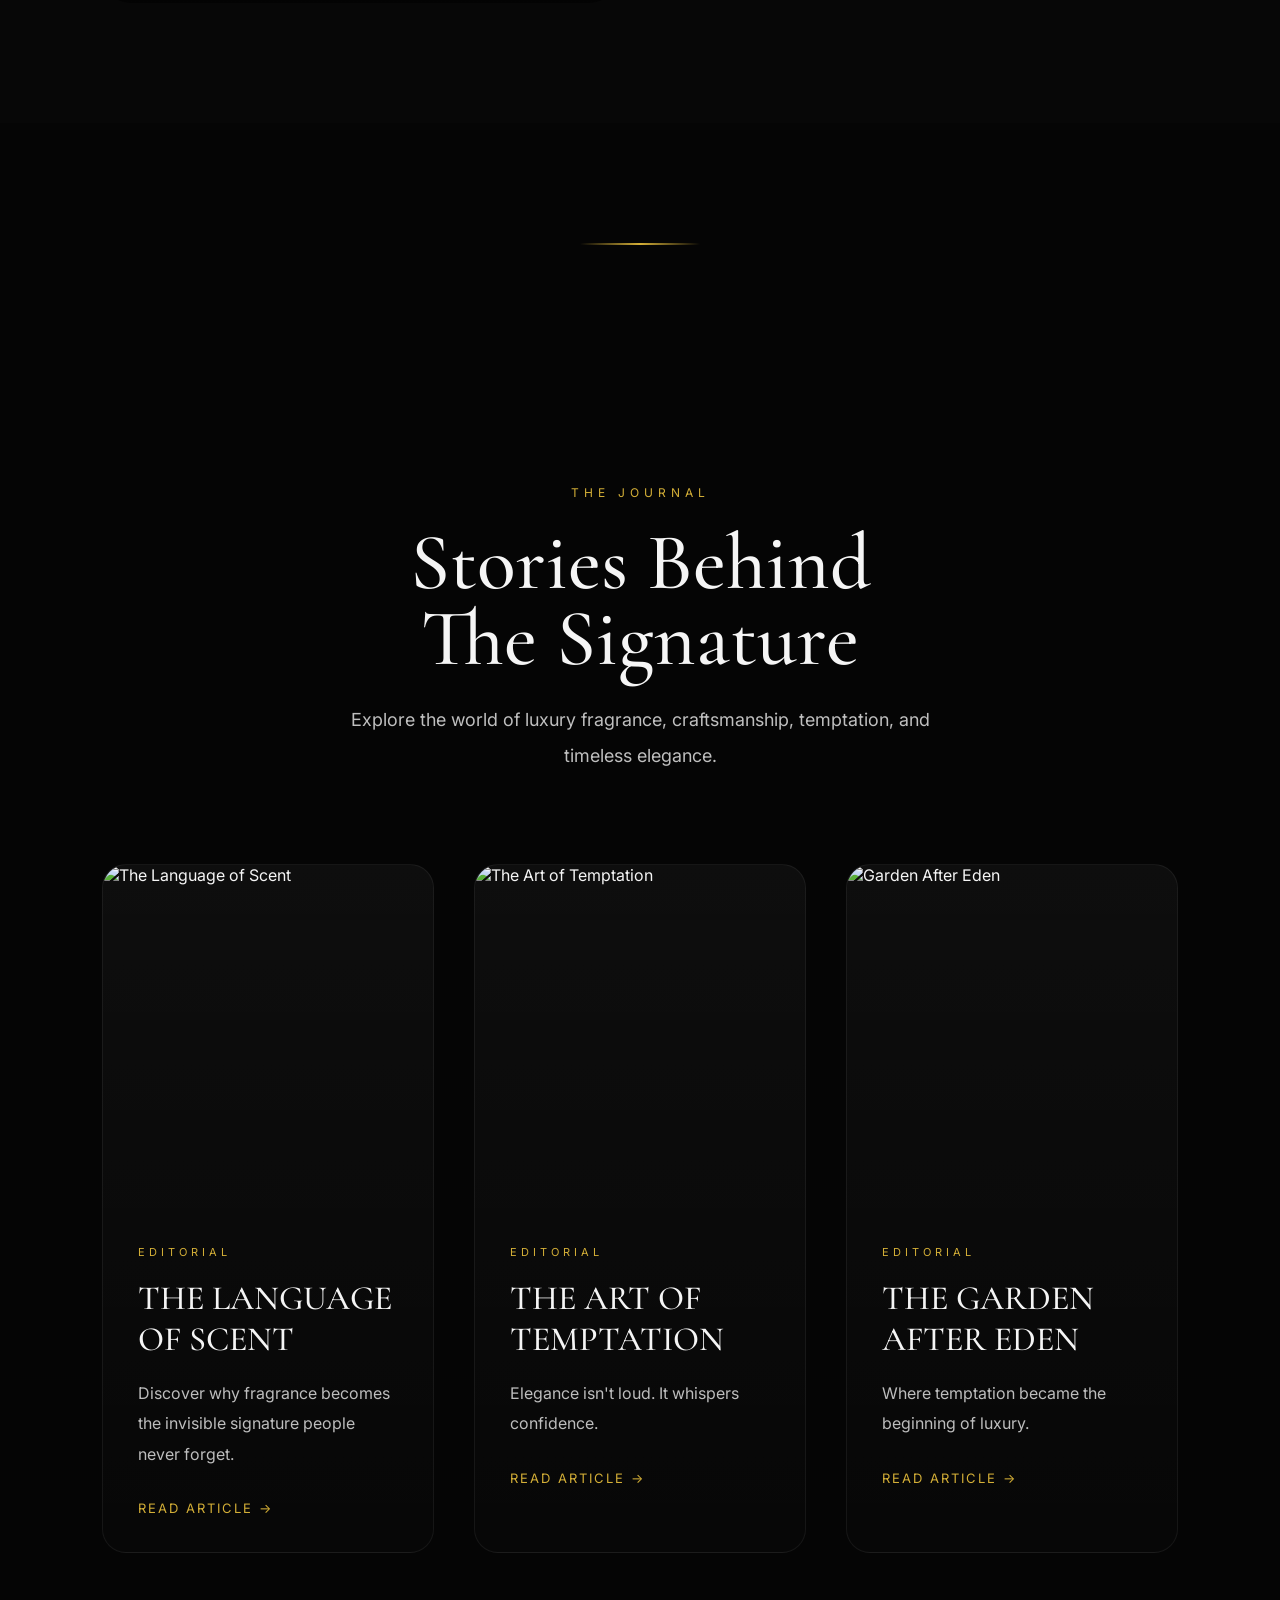
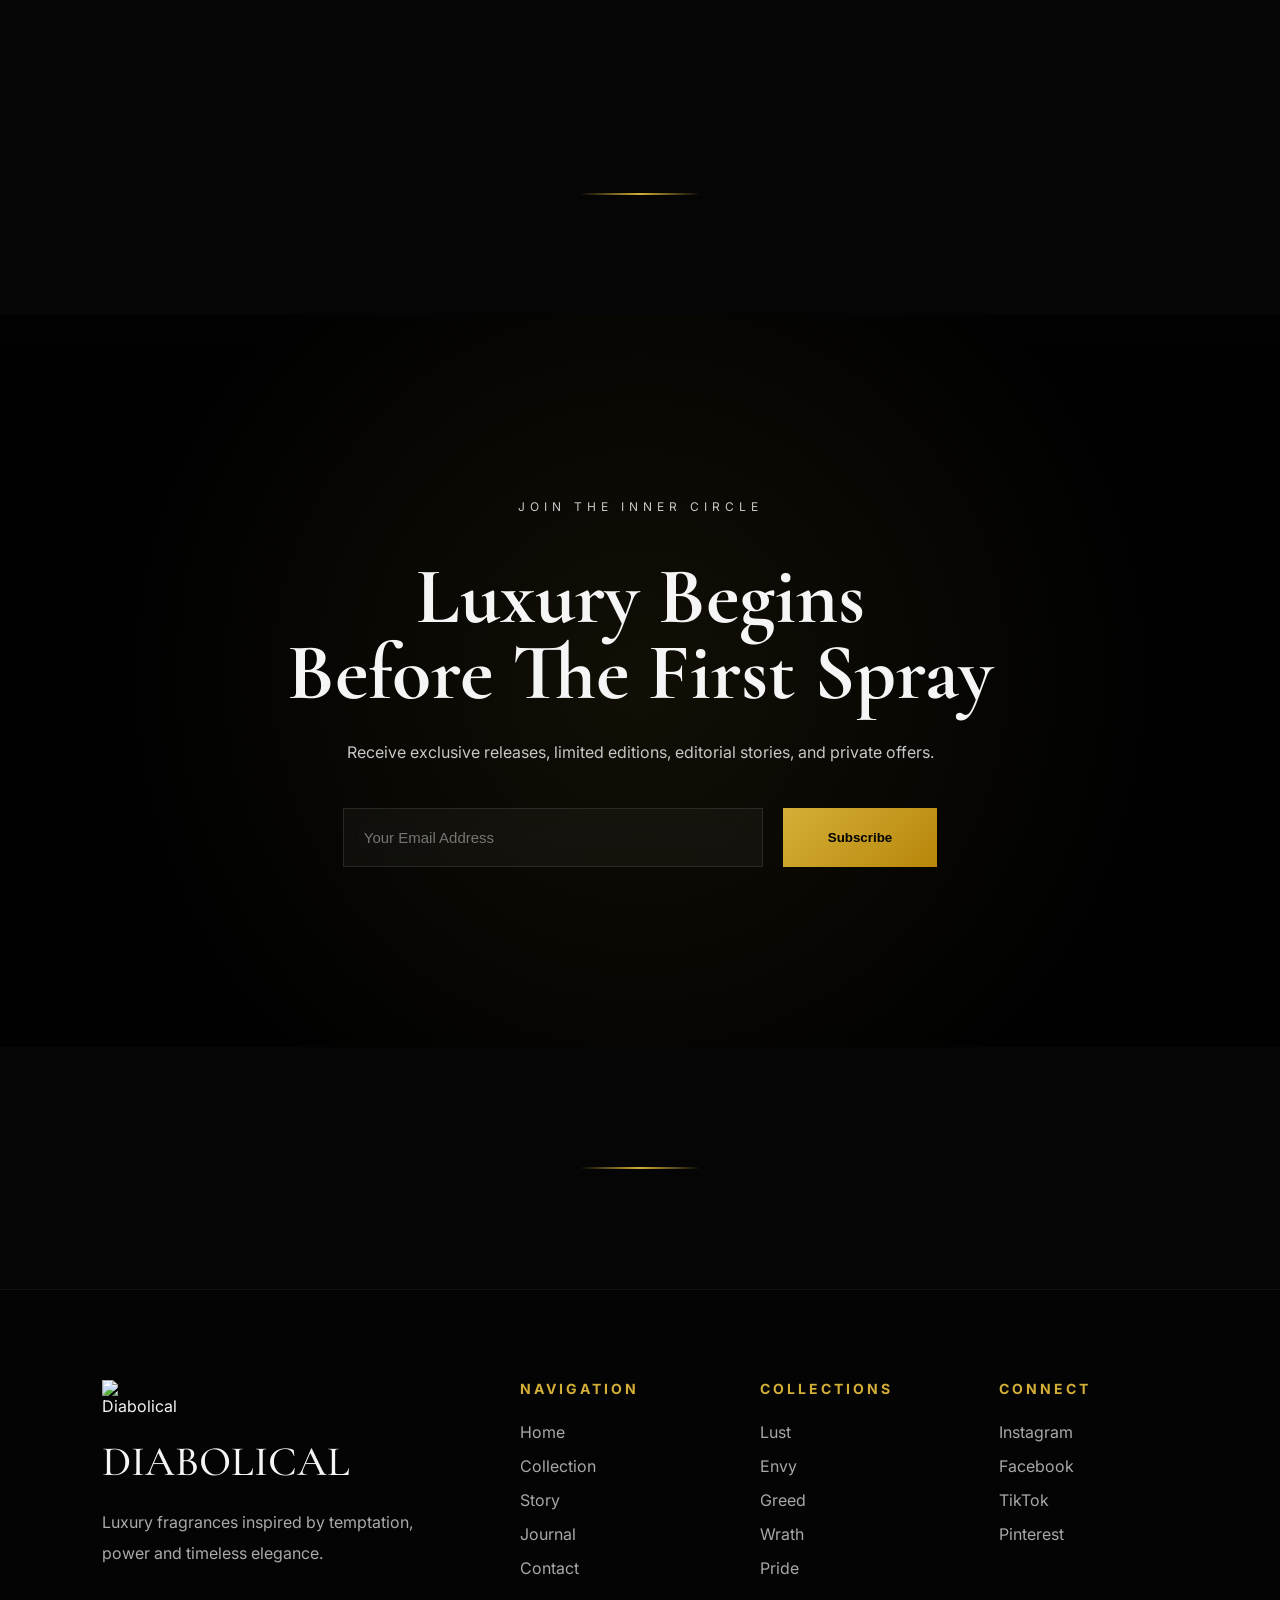
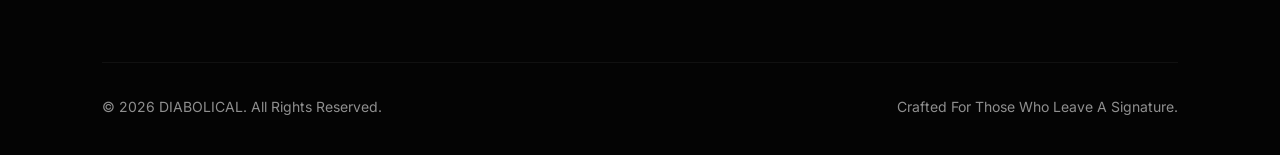
==== commit f1a9ea0b: "Update index.html" ====
--- a/index.html
+++ b/index.html
@@ -158,7 +158,7 @@
 <div class="luxury-divider"></div>
 <!-- COLLECTION -->
 
-<section class="featured">
+<section class="featured reveal">
 
 <div class="section-title">
 
--- a/style.css
+++ b/style.css
@@ -151,41 +151,67 @@
 
 position:fixed;
 
+width:100%;
+
 top:0;
 
 left:0;
 
+padding:30px 7%;
+
+display:flex;
+
+justify-content:space-between;
+
+align-items:center;
+
+z-index:999;
+
+background:rgba(5,5,5,.25);
+
+backdrop-filter:blur(20px);
+
+transition:.45s;
+
+}
+
+nav a{
+
+position:relative;
+
+text-decoration:none;
+
+color:white;
+
+margin:0 18px;
+
+letter-spacing:2px;
+
+}
+
+nav a::after{
+
+content:"";
+
+position:absolute;
+
+bottom:-8px;
+
+left:0;
+
+width:0;
+
+height:1px;
+
+background:#D4AF37;
+
+transition:.45s;
+
+}
+
+nav a:hover::after{
+
 width:100%;
-
-height:90px;
-
-display:flex;
-
-justify-content:space-between;
-
-align-items:center;
-
-padding:0 70px;
-
-background:rgba(0,0,0,.35);
-
-backdrop-filter:blur(18px);
-
-border-bottom:1px solid rgba(255,255,255,.05);
-
-z-index:1000;
-
-transition:.45s;
-
-}
-
-header.scrolled{
-
-background:rgba(0,0,0,.82);
-
-box-shadow:
-
-0 20px 50px rgba(0,0,0,.55);
 
 }
 
@@ -2514,3 +2540,157 @@
 0 40px 80px rgba(0,0,0,.5);
 
                      }
+.luxury-divider{
+
+width:120px;
+
+height:2px;
+
+margin:120px auto;
+
+background:linear-gradient(
+
+90deg,
+
+transparent,
+
+#D4AF37,
+
+transparent
+
+);
+
+                }
+/*==================================
+LOADER
+==================================*/
+
+#loader{
+
+position:fixed;
+
+left:0;
+
+top:0;
+
+width:100%;
+
+height:100%;
+
+background:#050505;
+
+display:flex;
+
+justify-content:center;
+
+align-items:center;
+
+z-index:999999;
+
+transition:1.2s;
+
+}
+
+.loader-content{
+
+text-align:center;
+
+}
+
+.loader-logo{
+
+width:180px;
+
+margin-bottom:40px;
+
+animation:logoFloat 4s ease-in-out infinite;
+
+}
+
+.loader-content h1{
+
+font-family:'Cormorant Garamond',serif;
+
+font-size:54px;
+
+letter-spacing:8px;
+
+margin-bottom:25px;
+
+}
+
+.loader-content p{
+
+color:#999;
+
+letter-spacing:4px;
+
+margin-bottom:50px;
+
+}
+
+.loading-line{
+
+width:260px;
+
+height:2px;
+
+background:#222;
+
+margin:auto;
+
+overflow:hidden;
+
+}
+
+.loading-line span{
+
+display:block;
+
+height:100%;
+
+width:0;
+
+background:#D4AF37;
+
+animation:loadingBar 3s forwards;
+
+}
+
+@keyframes loadingBar{
+
+0%{
+
+width:0;
+
+}
+
+100%{
+
+width:100%;
+
+}
+
+}
+
+@keyframes logoFloat{
+
+0%{
+
+transform:translateY(0);
+
+}
+
+50%{
+
+transform:translateY(-12px);
+
+}
+
+100%{
+
+transform:translateY(0);
+
+}
+
+  }
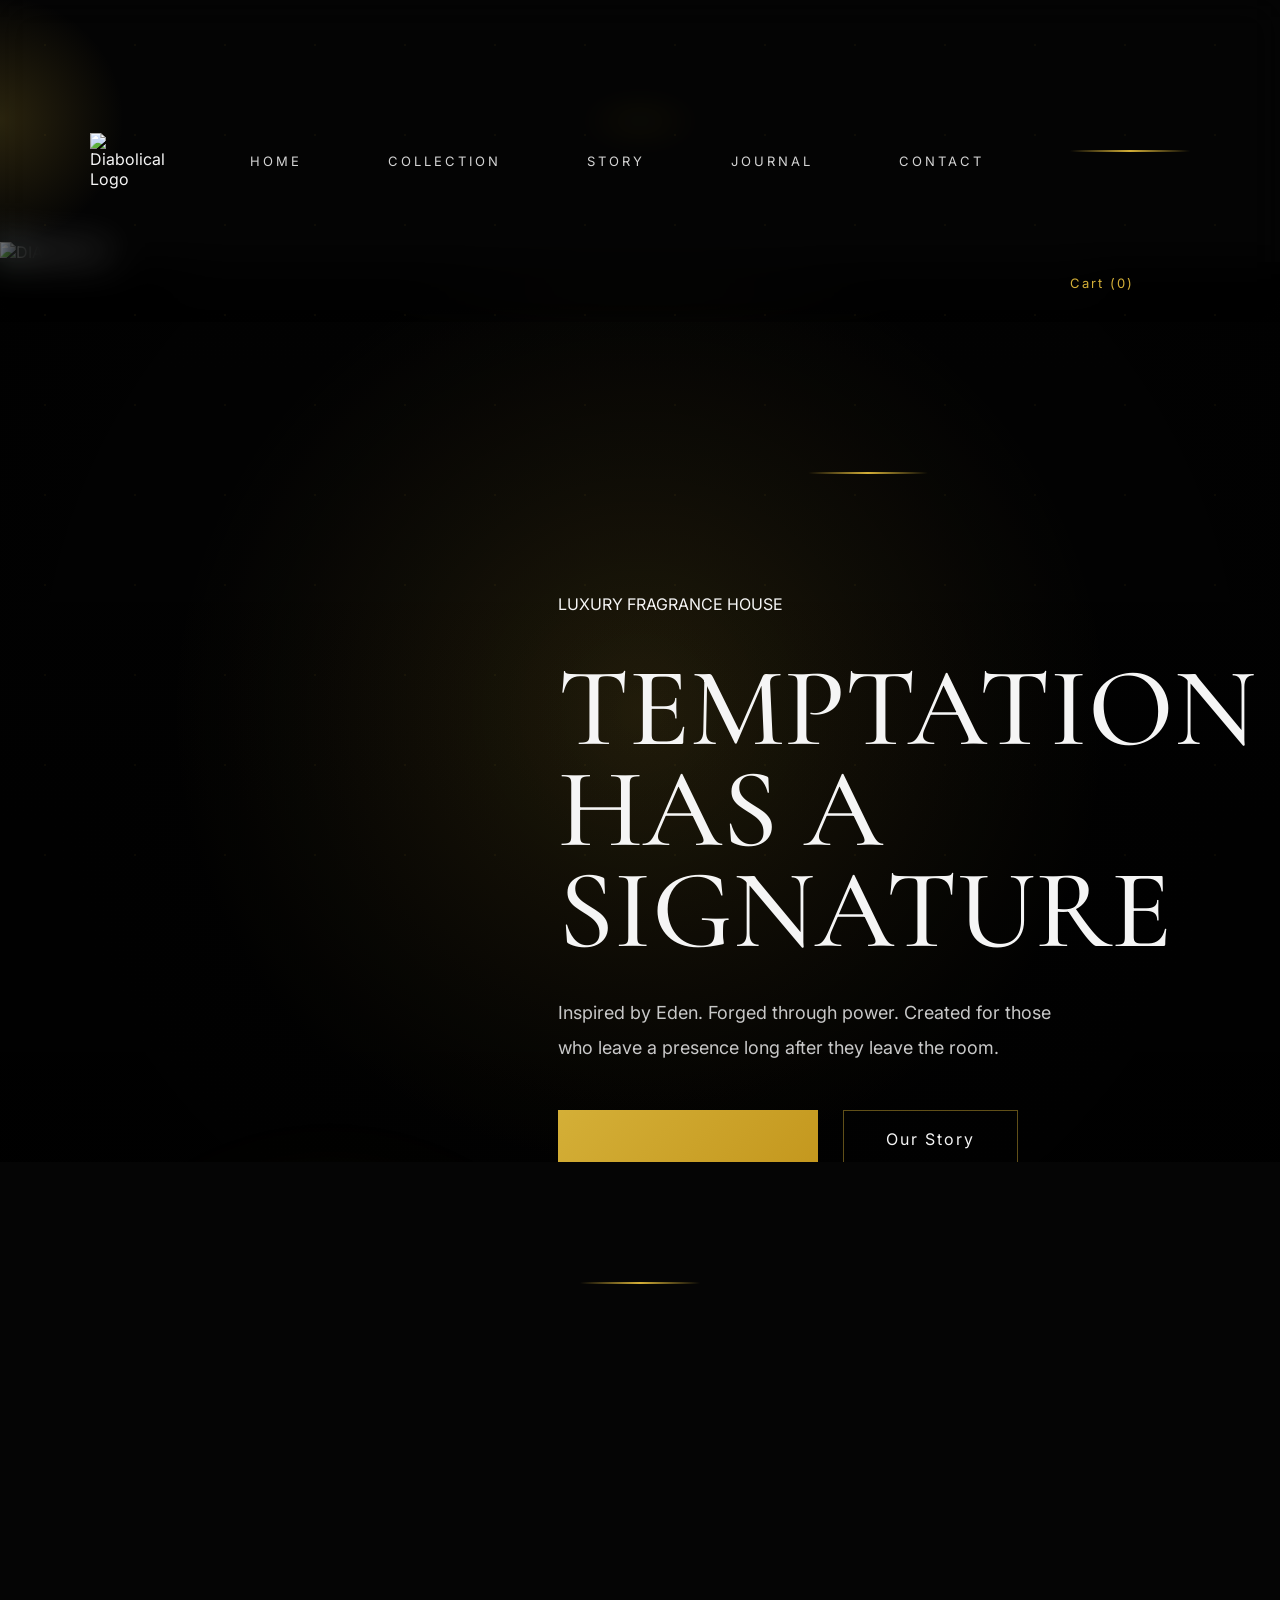
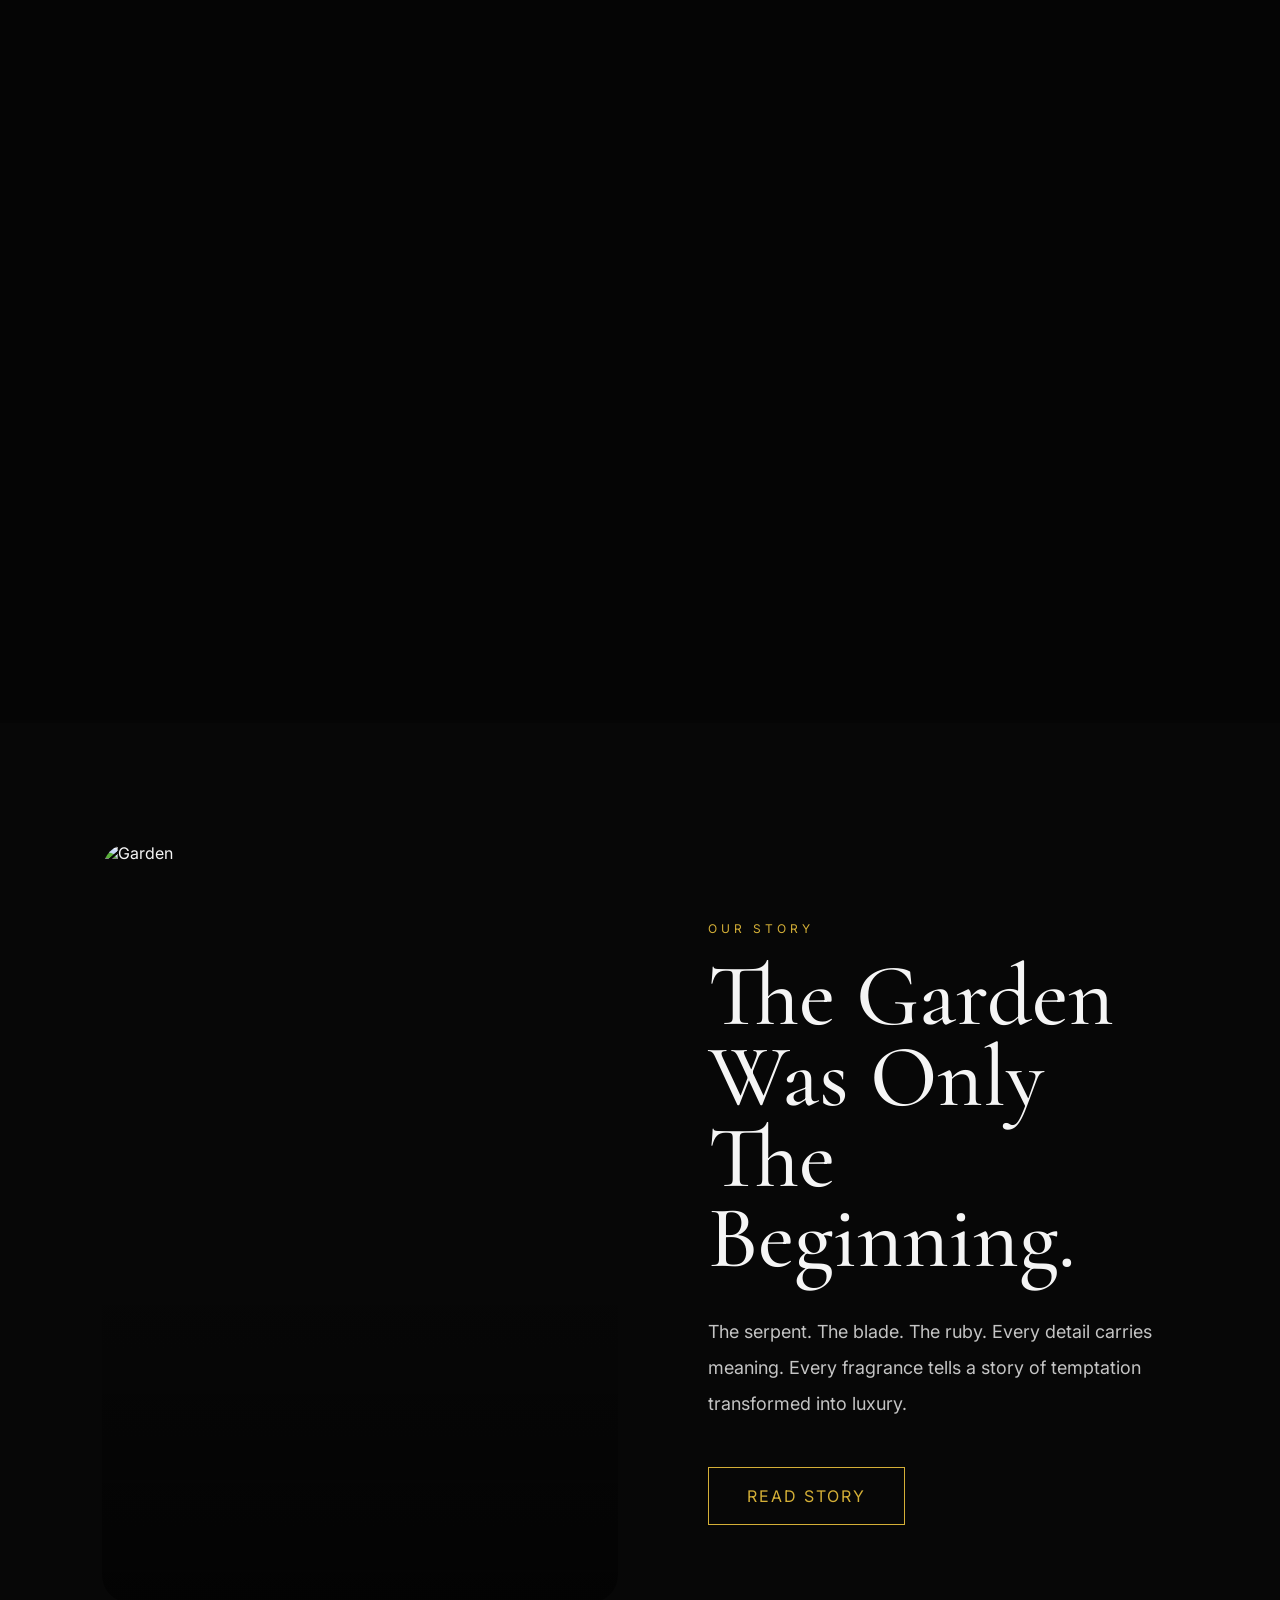
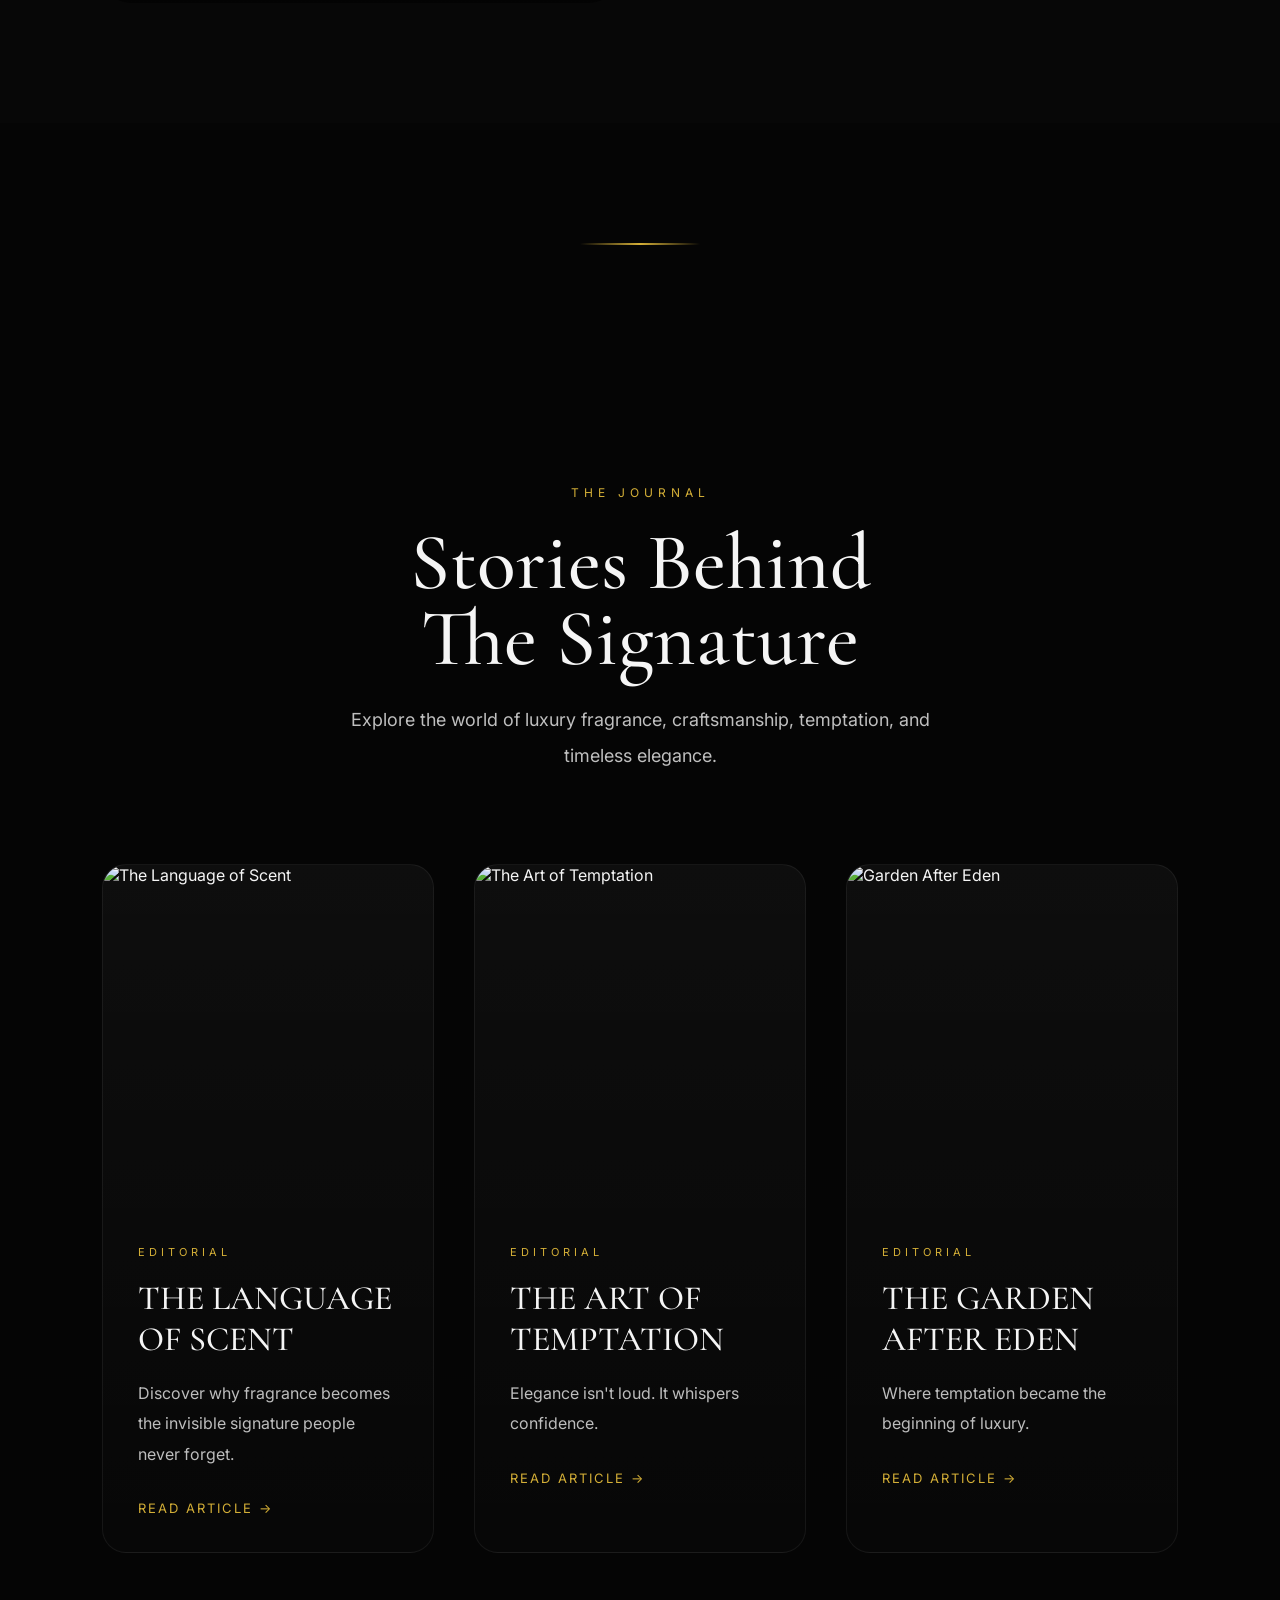
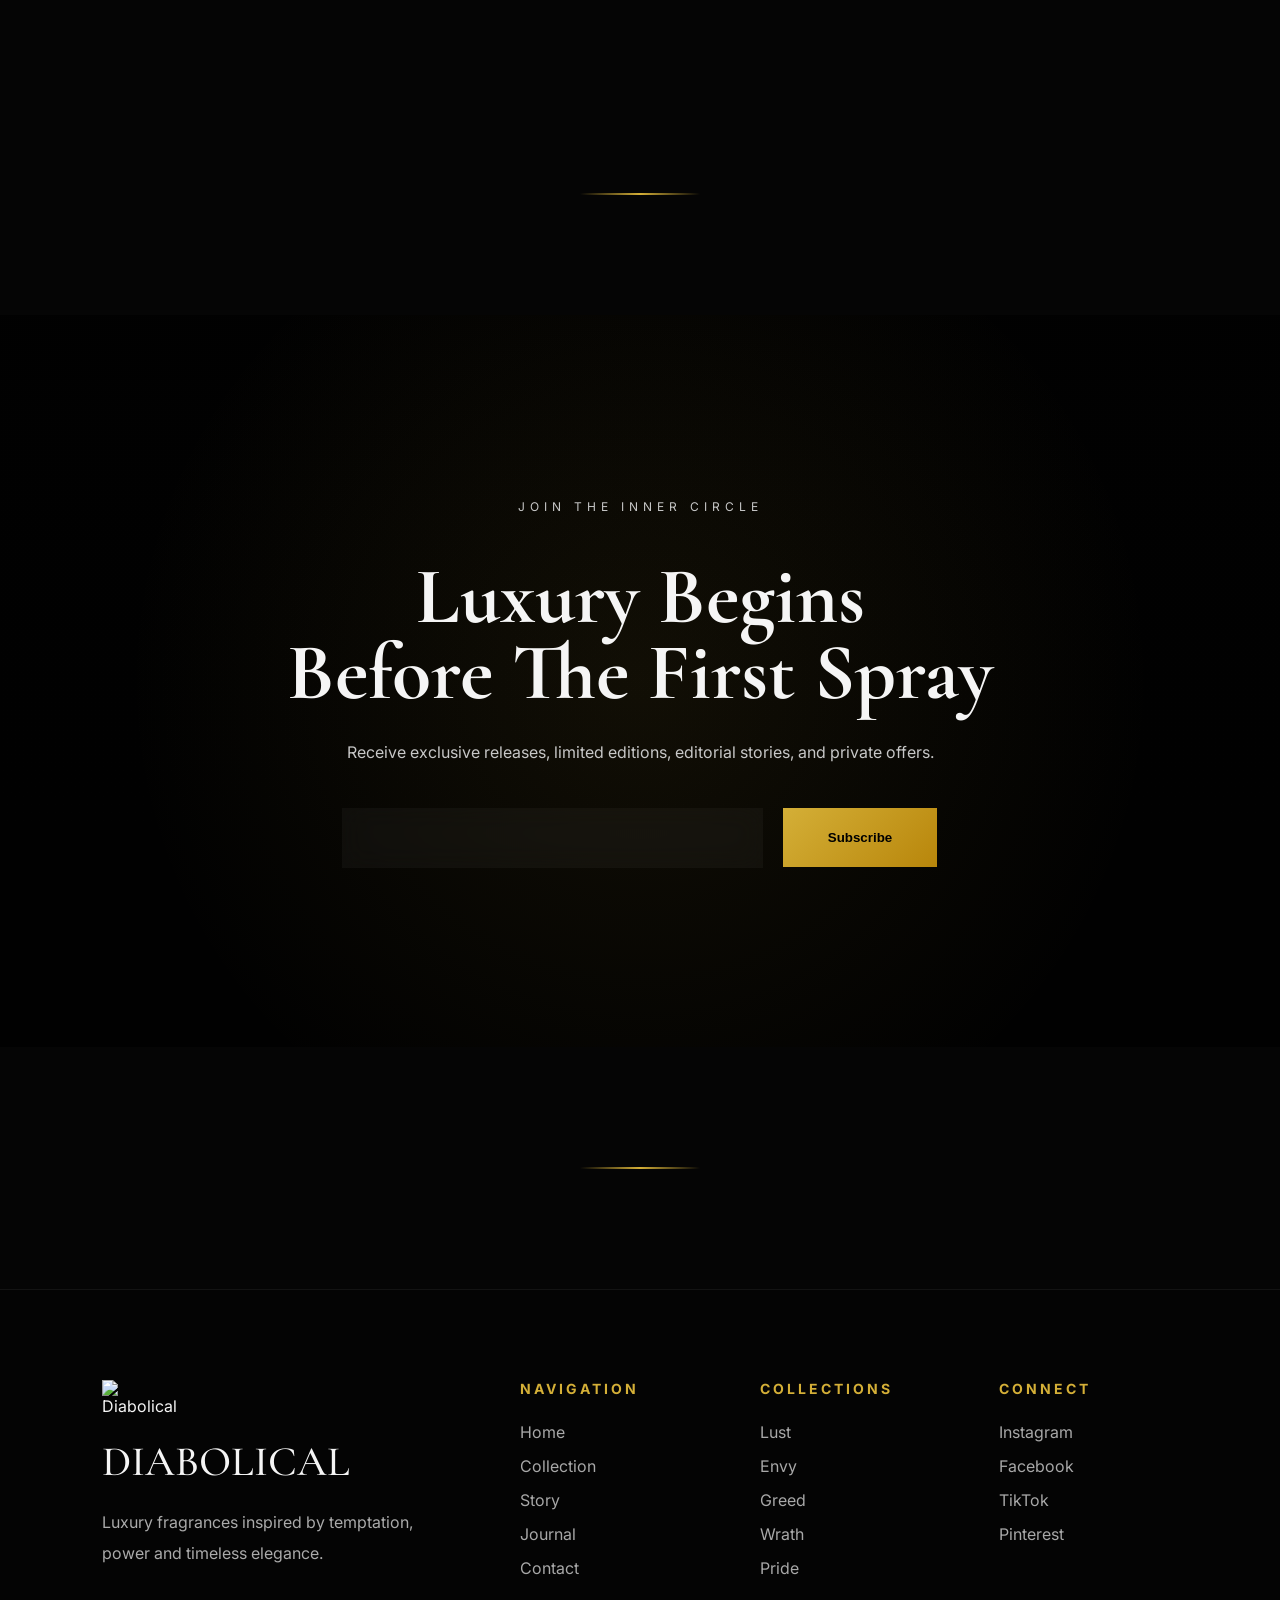
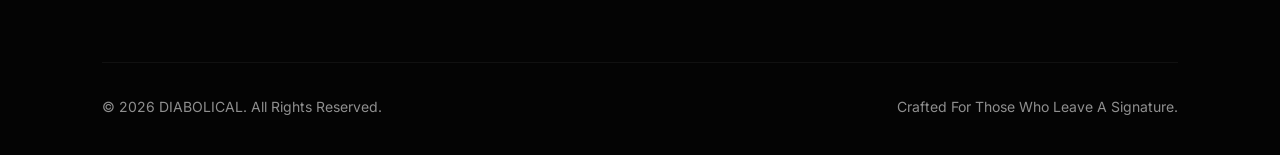
==== commit 3eb4203e: "Update index.html" ====
--- a/index.html
+++ b/index.html
@@ -87,7 +87,11 @@
 class="floating-bottle"
 alt="DIABOLICAL">
 <section class="hero">
-
+<div class="scroll-indicator">
+
+<span></span>
+
+     </div>
 <div class="hero-overlay"></div>
 
 <div class="hero-left">
--- a/style.css
+++ b/style.css
@@ -2694,3 +2694,52 @@
 }
 
   }
+.hero::before{
+
+content:"";
+
+position:absolute;
+
+left:0;
+
+top:0;
+
+width:100%;
+
+height:100%;
+
+background:
+
+radial-gradient(circle at center,
+
+rgba(212,175,55,.15),
+
+transparent 60%);
+
+pointer-events:none;
+
+animation:heroGlow 8s ease-in-out infinite;
+
+}
+
+@keyframes heroGlow{
+
+0%{
+
+opacity:.2;
+
+}
+
+50%{
+
+opacity:.8;
+
+}
+
+100%{
+
+opacity:.2;
+
+}
+
+}
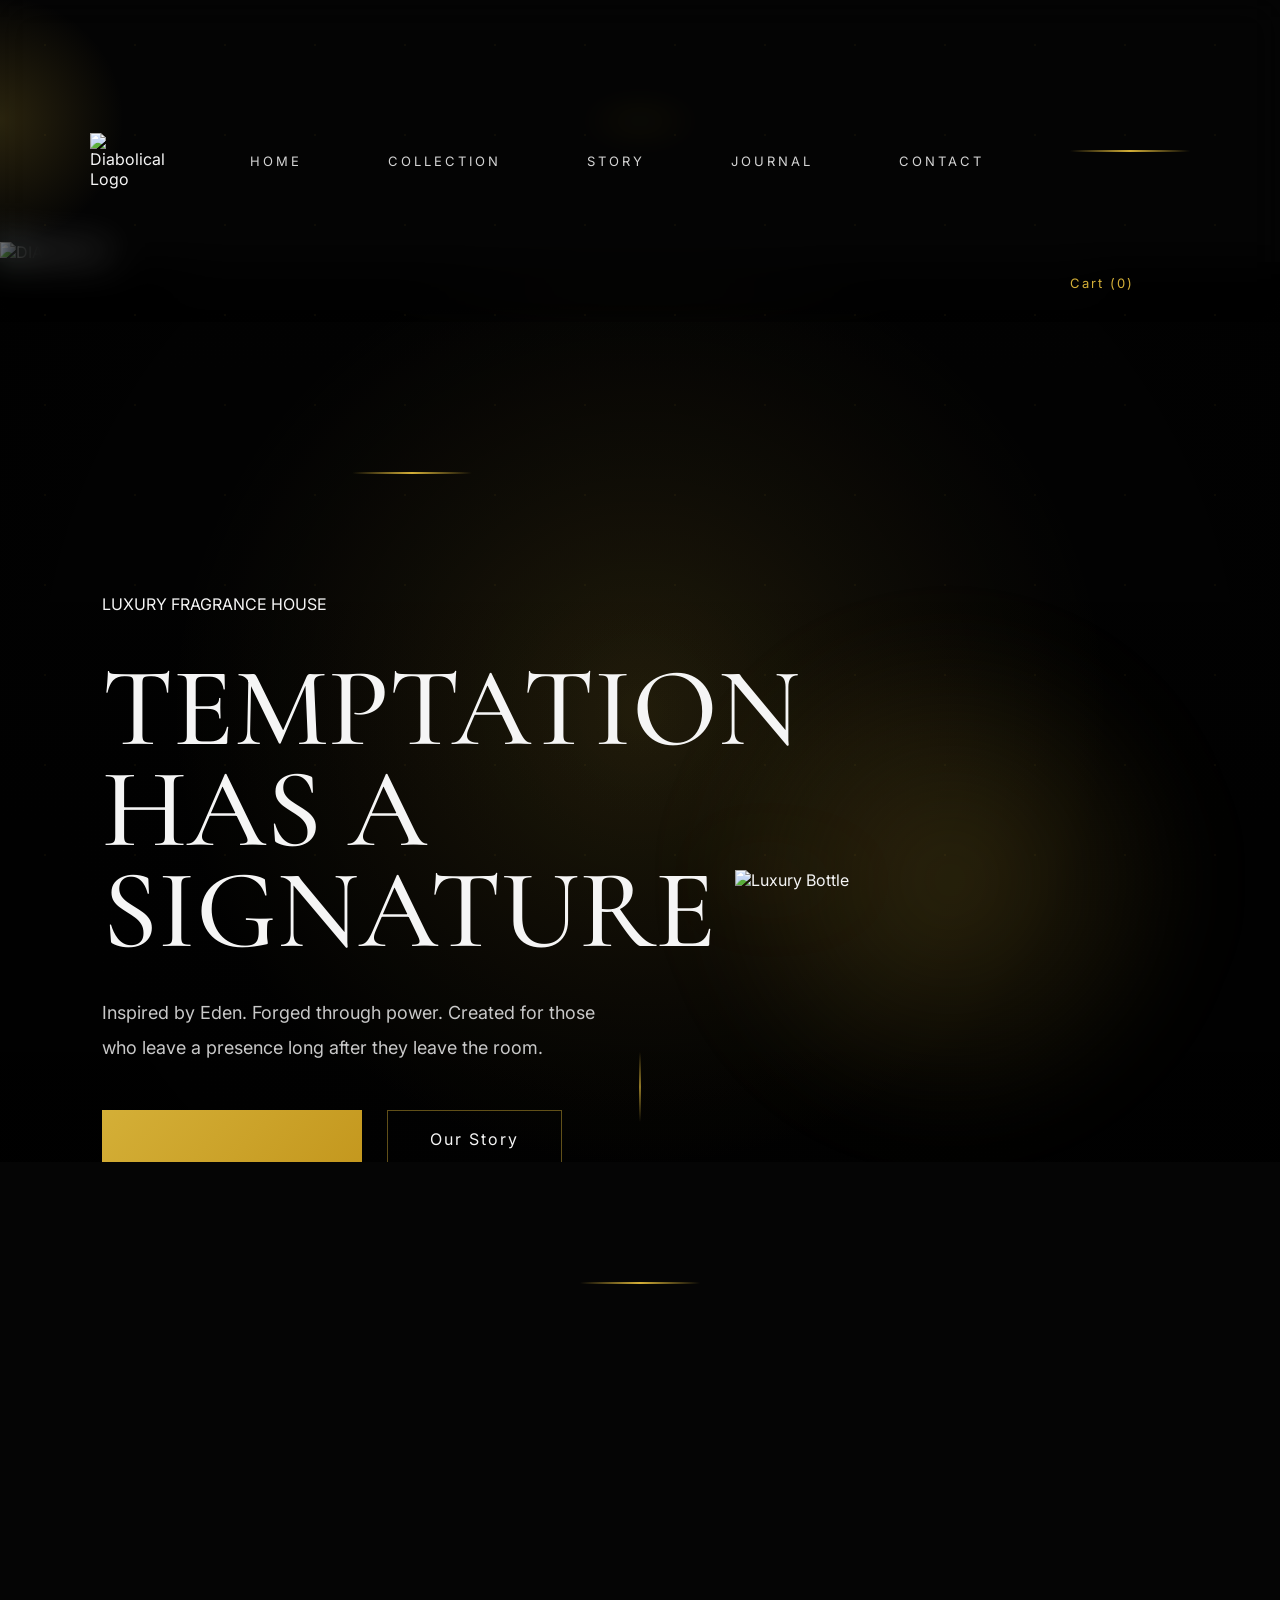
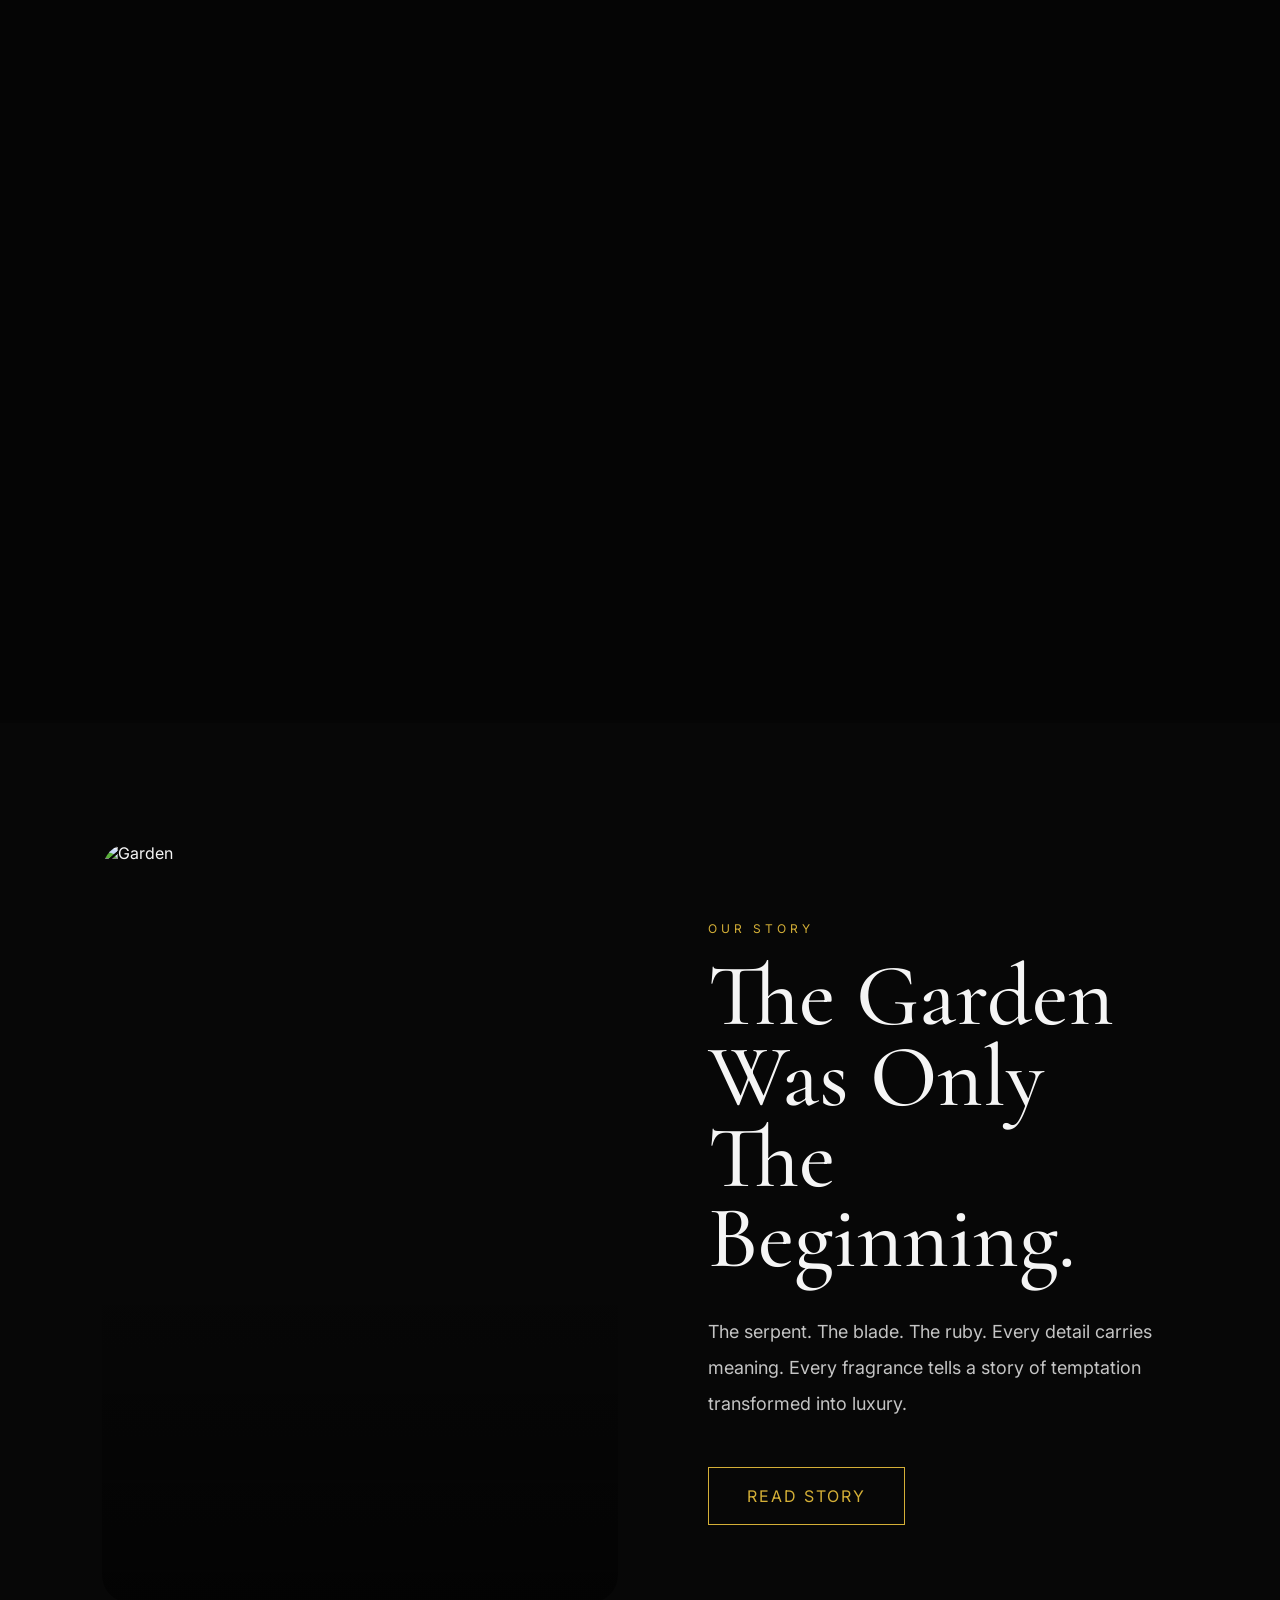
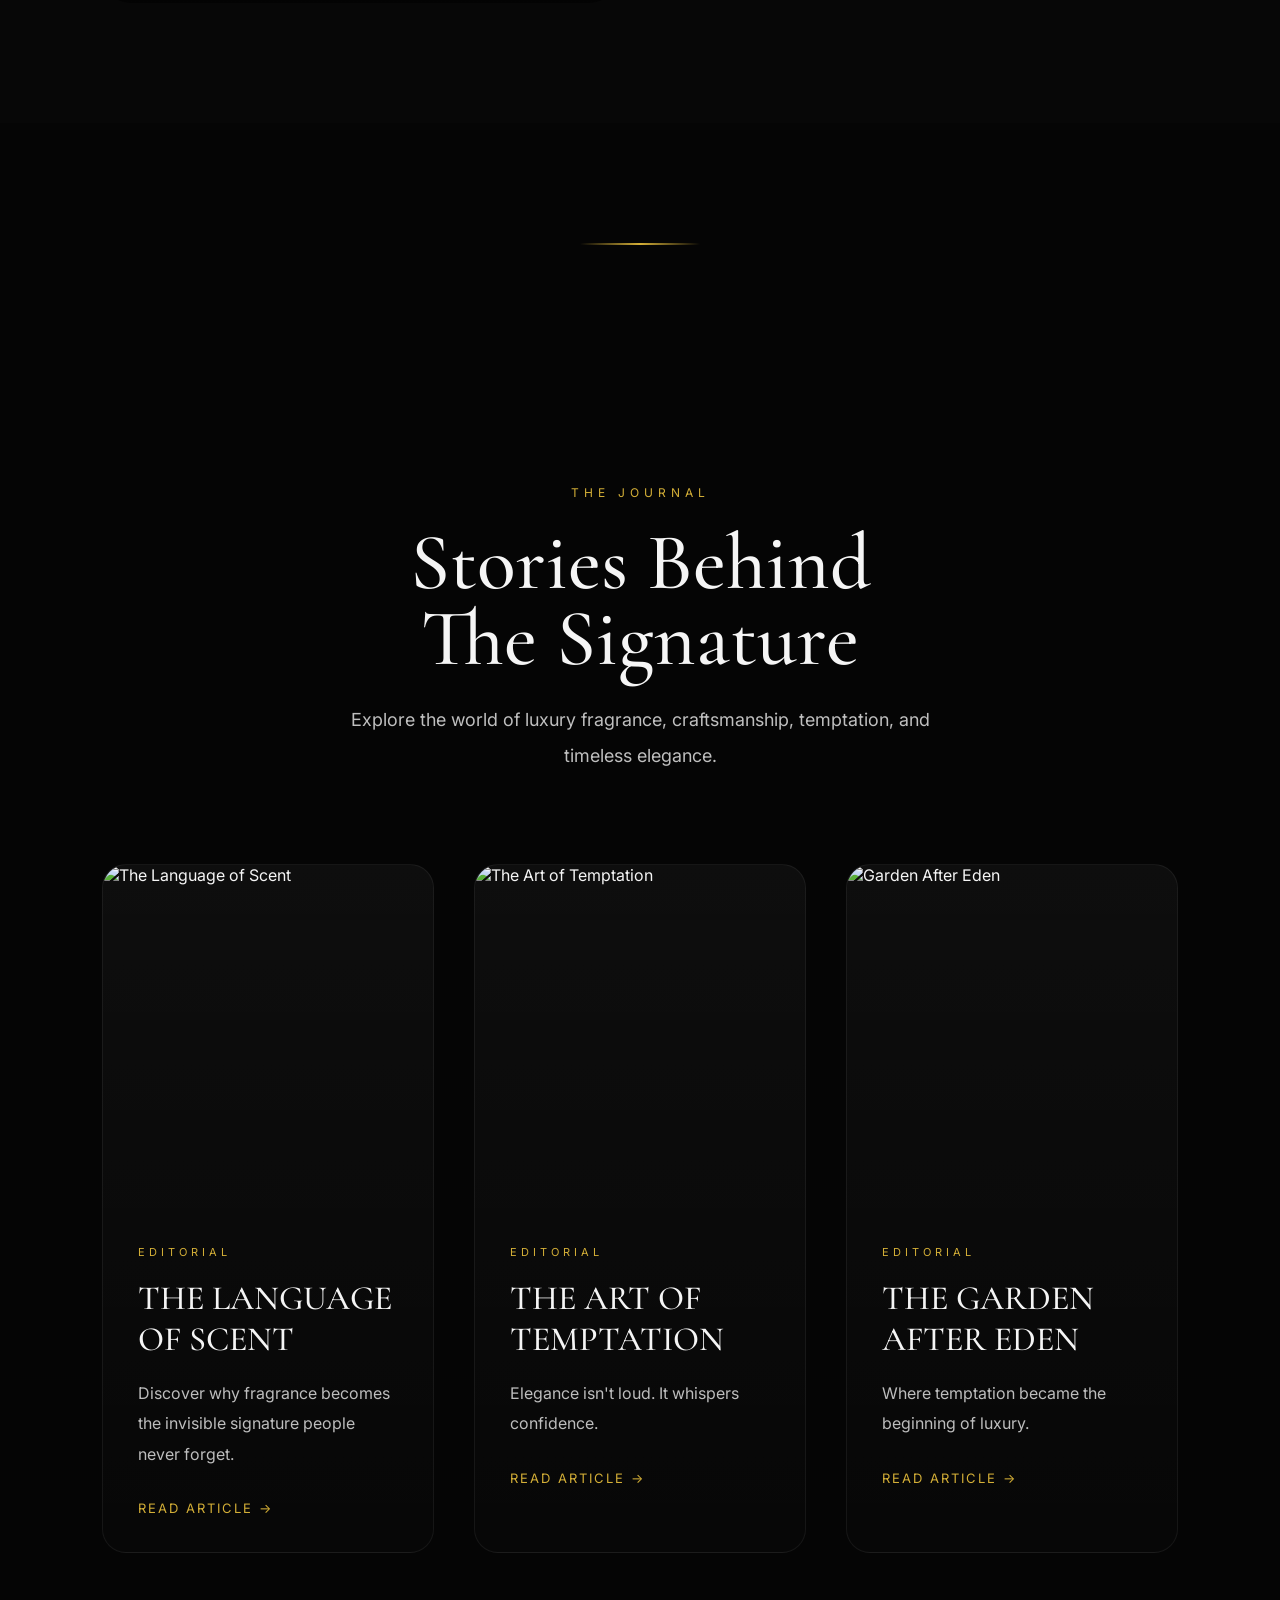
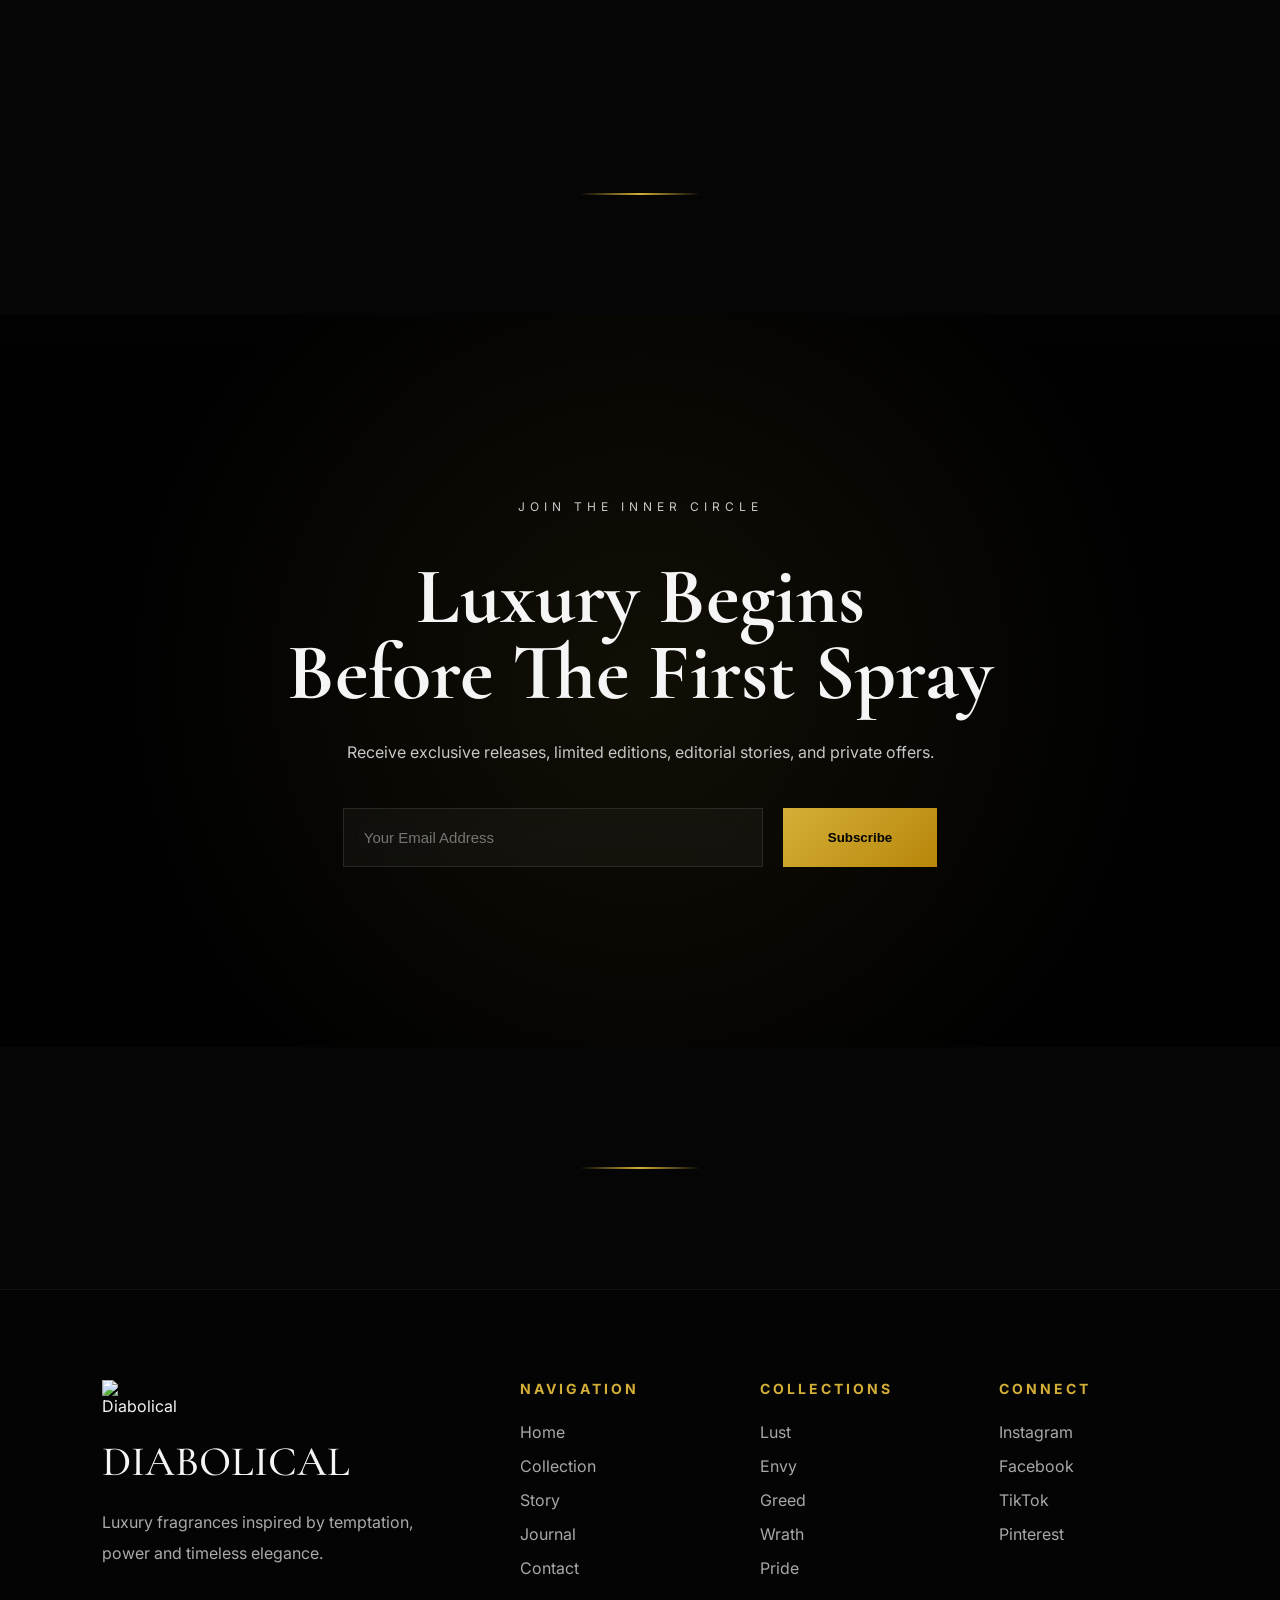
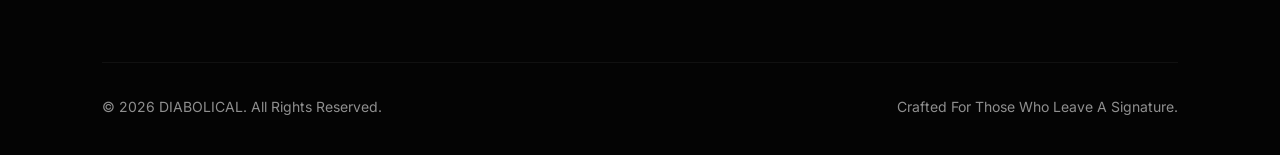
==== commit b431826c: "Include GSAP and ScrollTrigger in index.html Added GSAP and ScrollTrigger scripts for animations." ====
--- a/index.html
+++ b/index.html
@@ -607,7 +607,11 @@
 </footer>
 
 <script src="script.js"></script>
-
+<script src="https://cdn.jsdelivr.net/npm/gsap@3.13.0/dist/gsap.min.js"></script>
+<script src="https://cdn.jsdelivr.net/npm/gsap@3.13.0/dist/ScrollTrigger.min.js"></script>
+
+<script src="js/app.js"></script>
+<script src="js/animations.js"></script>
 </body>
 
 </html>
--- a/style.css
+++ b/style.css
@@ -543,7 +543,65 @@
 
 }
 
-}
+}.scroll-indicator{
+
+position:absolute;
+
+bottom:40px;
+
+left:50%;
+
+transform:translateX(-50%);
+
+}
+
+.scroll-indicator span{
+
+display:block;
+
+width:2px;
+
+height:70px;
+
+background:
+
+linear-gradient(
+
+transparent,
+
+#D4AF37,
+
+transparent);
+
+animation:scrollDown 2s infinite;
+
+}
+
+@keyframes scrollDown{
+
+0%{
+
+opacity:0;
+
+transform:translateY(-20px);
+
+}
+
+50%{
+
+opacity:1;
+
+}
+
+100%{
+
+opacity:0;
+
+transform:translateY(20px);
+
+}
+
+  }
 /*==================================
 FEATURED COLLECTION
 ==================================*/
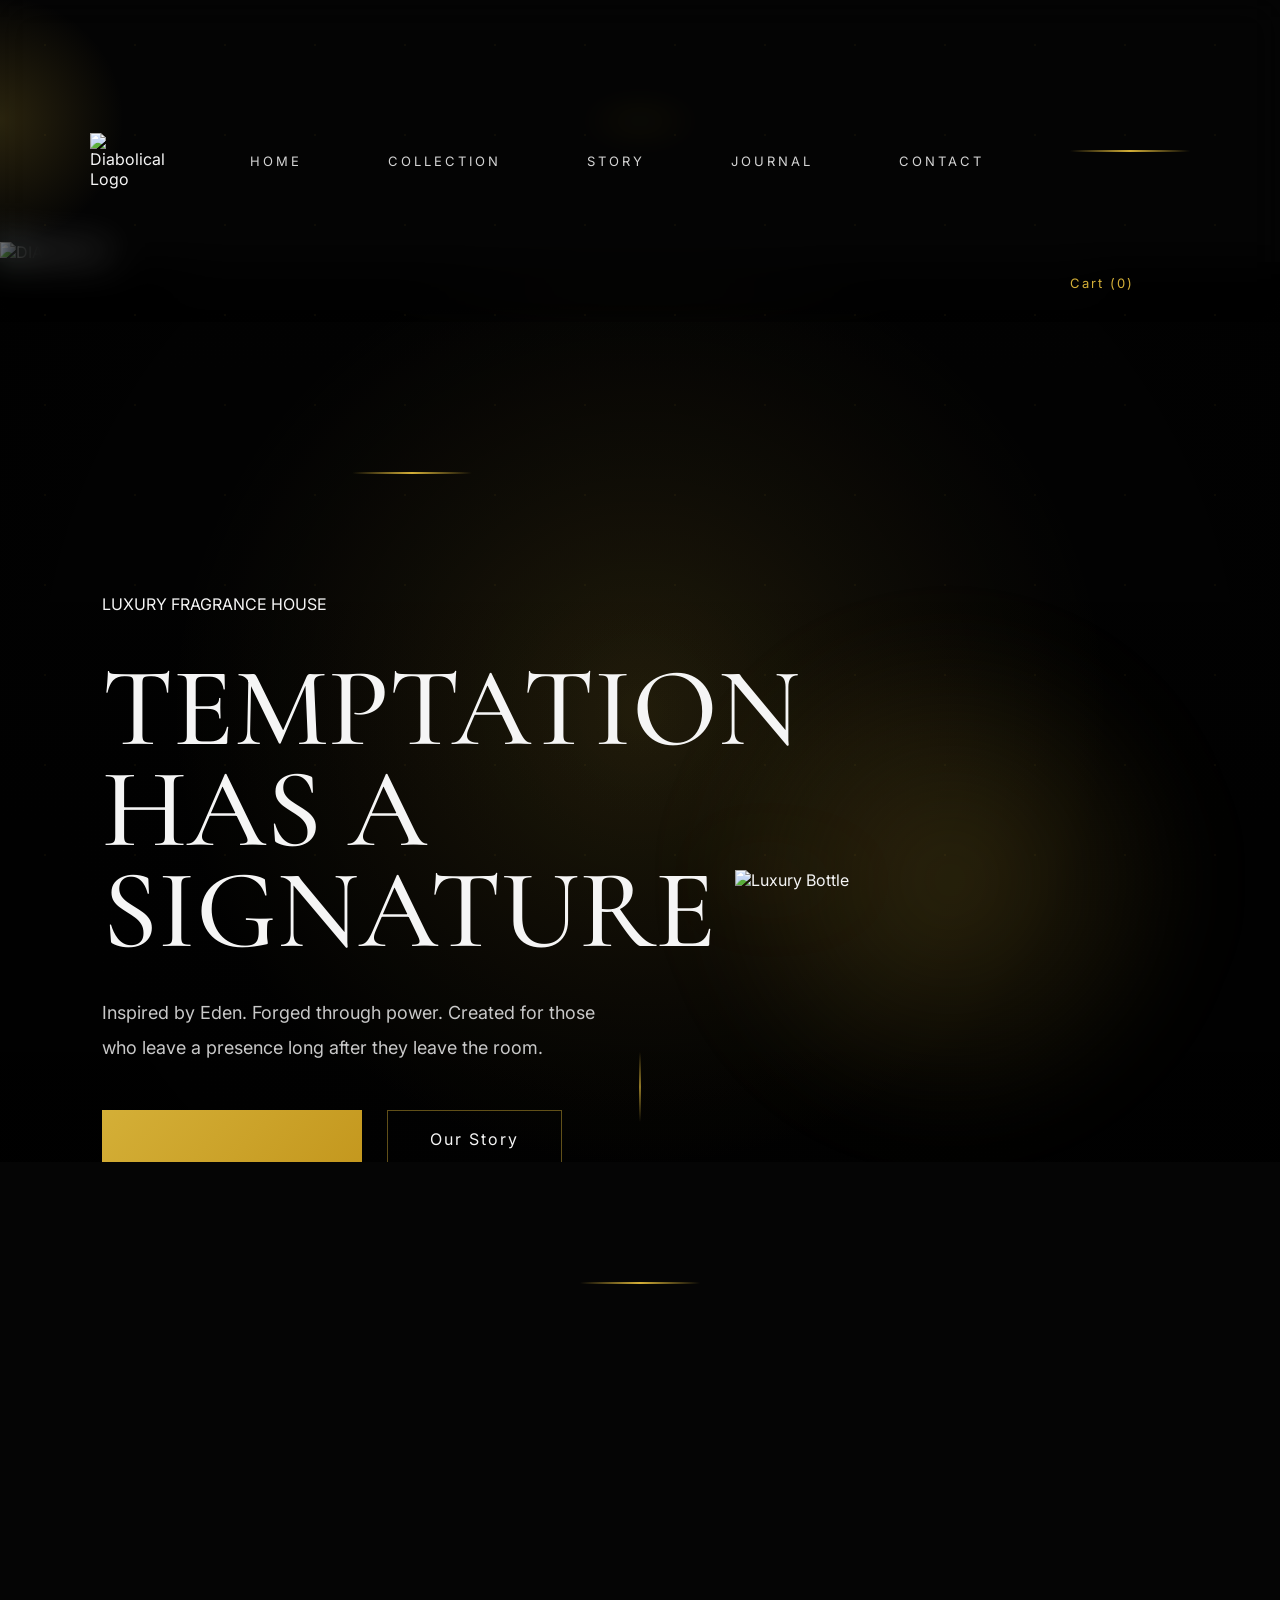
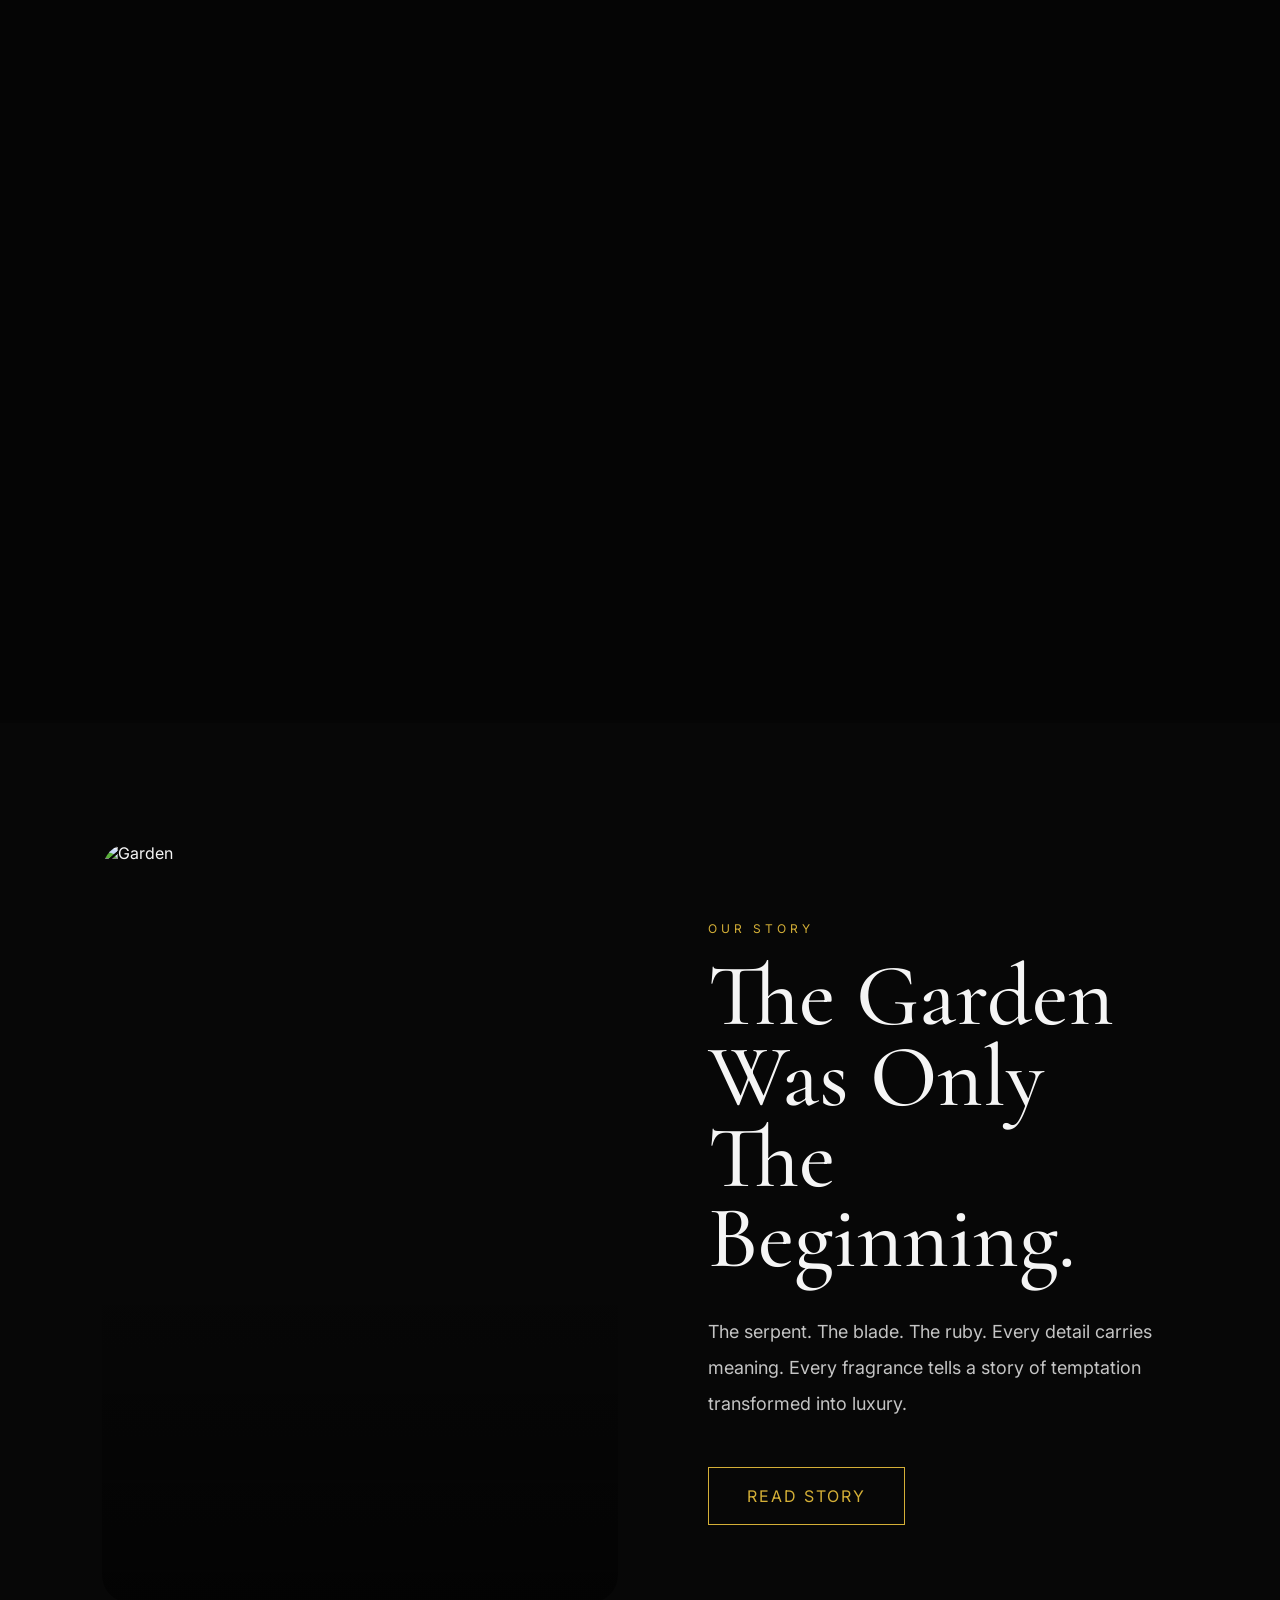
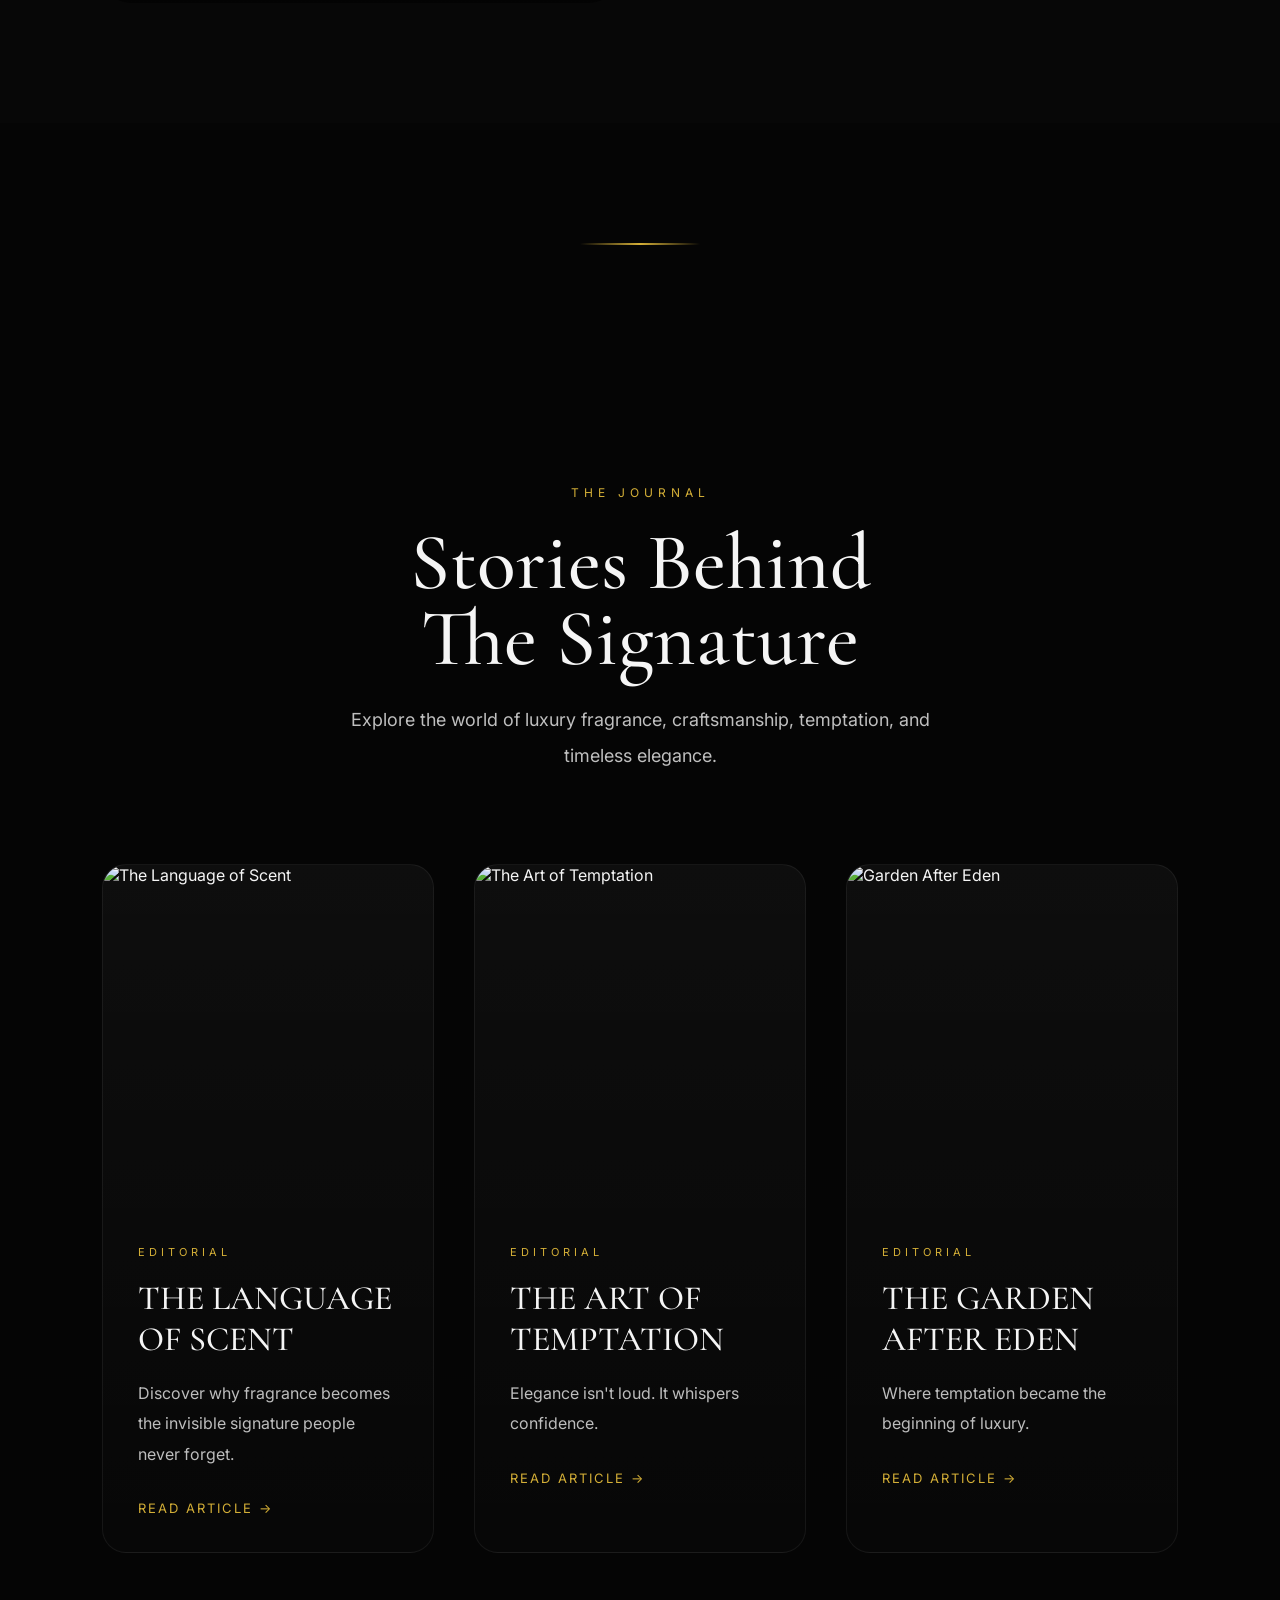
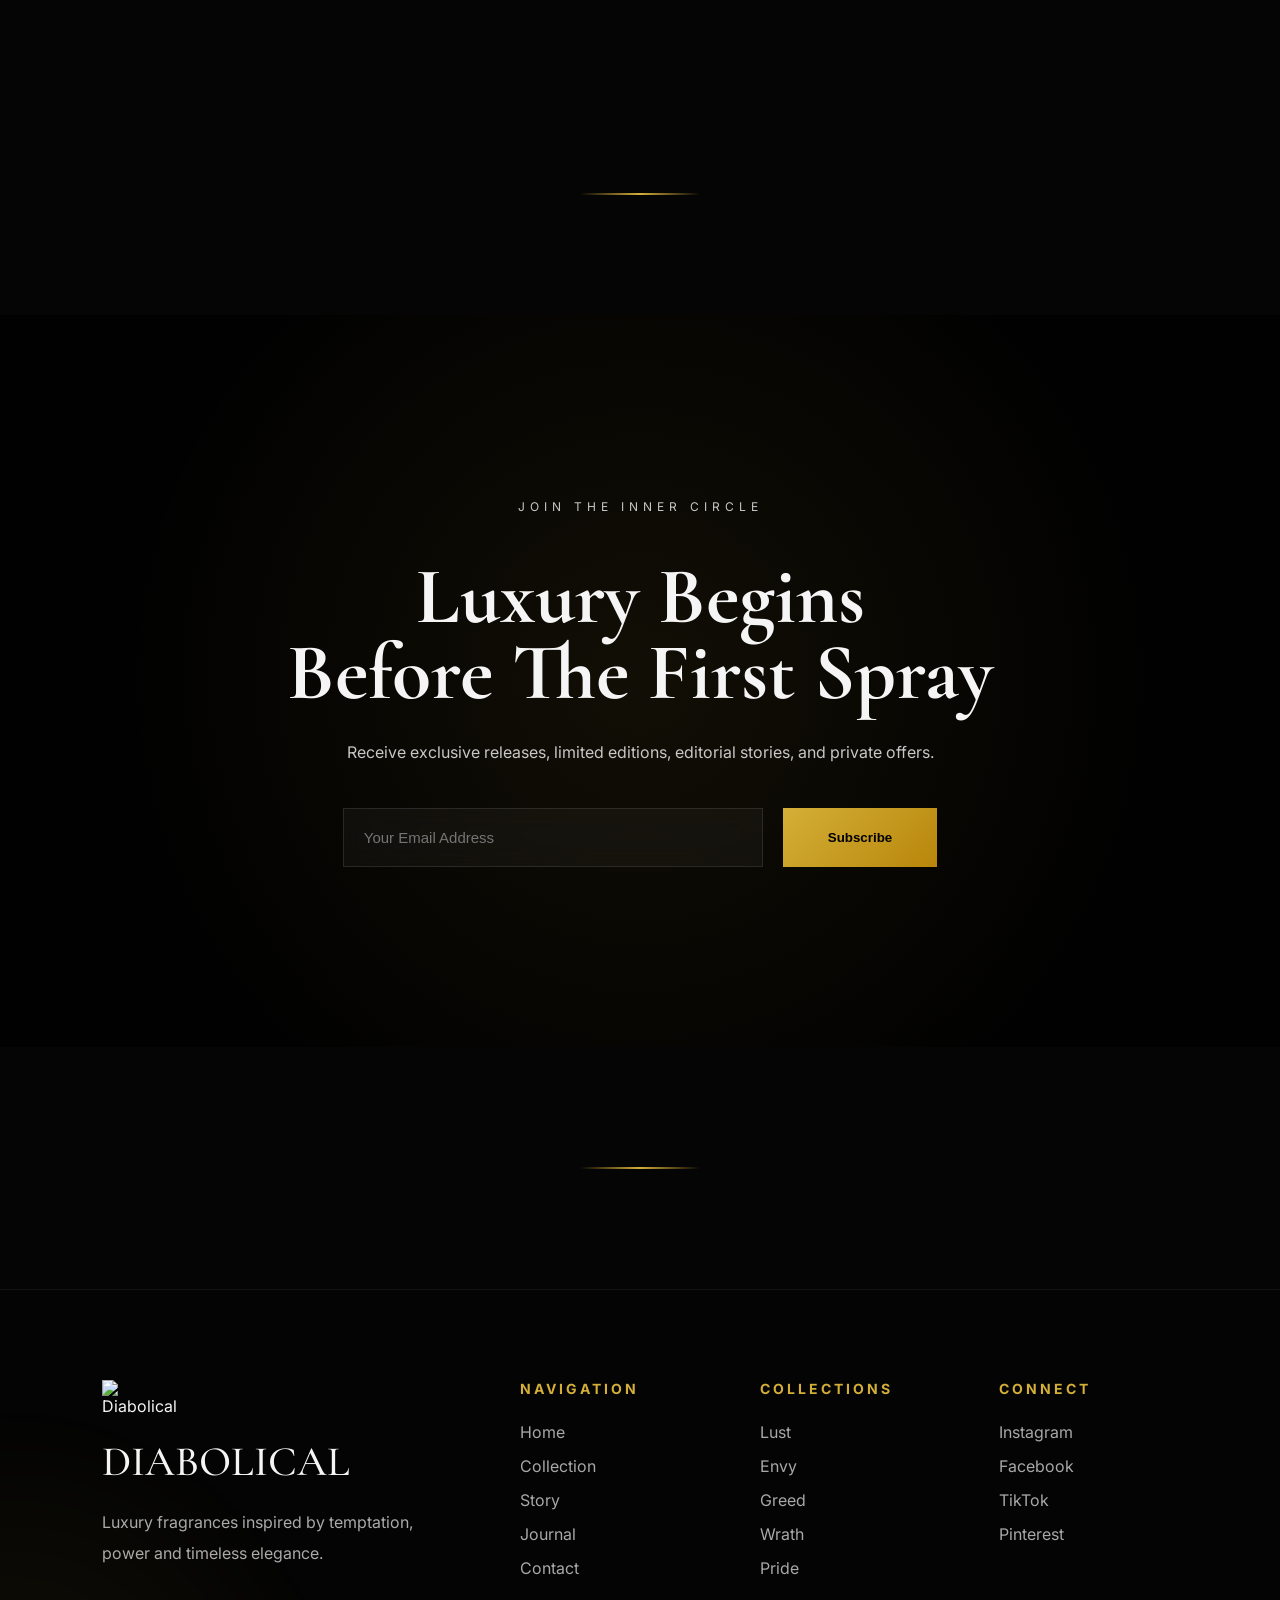
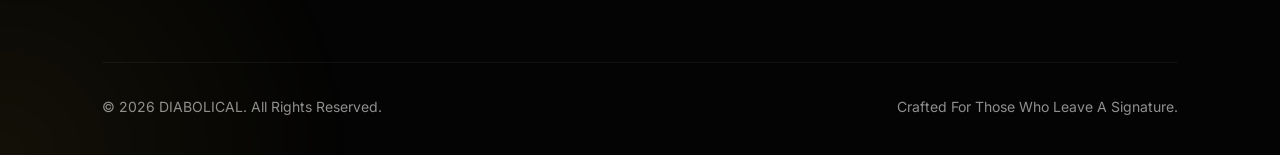
==== commit edadf77e: "Add spotlight div to index.html" ====
--- a/index.html
+++ b/index.html
@@ -33,7 +33,8 @@
 <script src="https://cdnjs.cloudflare.com/ajax/libs/gsap/3.12.5/gsap.min.js"></script>
 
 <script src="https://cdnjs.cloudflare.com/ajax/libs/gsap/3.12.5/ScrollTrigger.min.js"></script>
-
+<script src="https://unpkg.com/@studio-freight/lenis@1.0.42/bundled/lenis.min.js"></script>
+     
 <script src="script.js"></script>
      
 <body>
@@ -615,3 +616,4 @@
 </body>
 
 </html>
+<div class="spotlight"></div>
--- a/style.css
+++ b/style.css
@@ -2801,3 +2801,30 @@
 }
 
 }
+.spotlight{
+
+position:fixed;
+
+width:700px;
+
+height:700px;
+
+border-radius:50%;
+
+background:radial-gradient(
+
+rgba(212,175,55,.08),
+
+transparent 70%
+
+);
+
+pointer-events:none;
+
+transform:translate(-50%,-50%);
+
+z-index:0;
+
+filter:blur(20px);
+
+  }
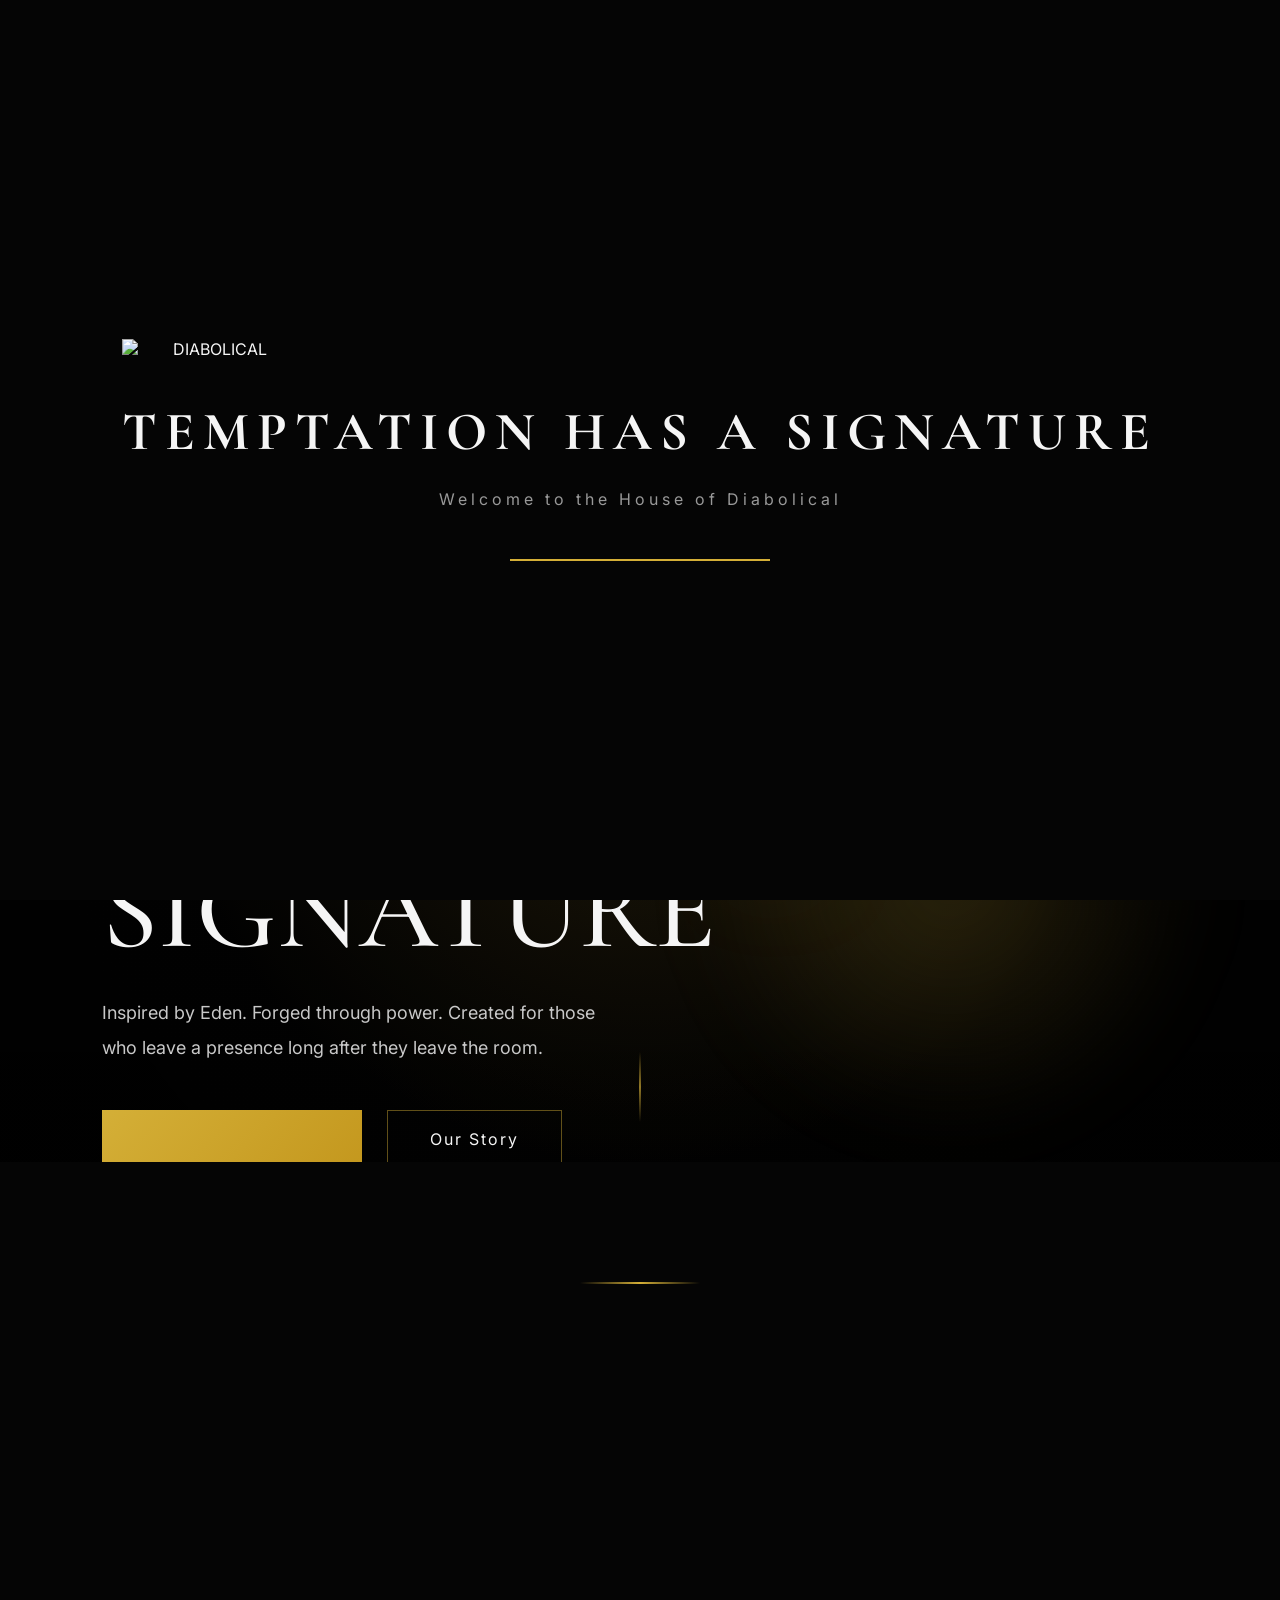
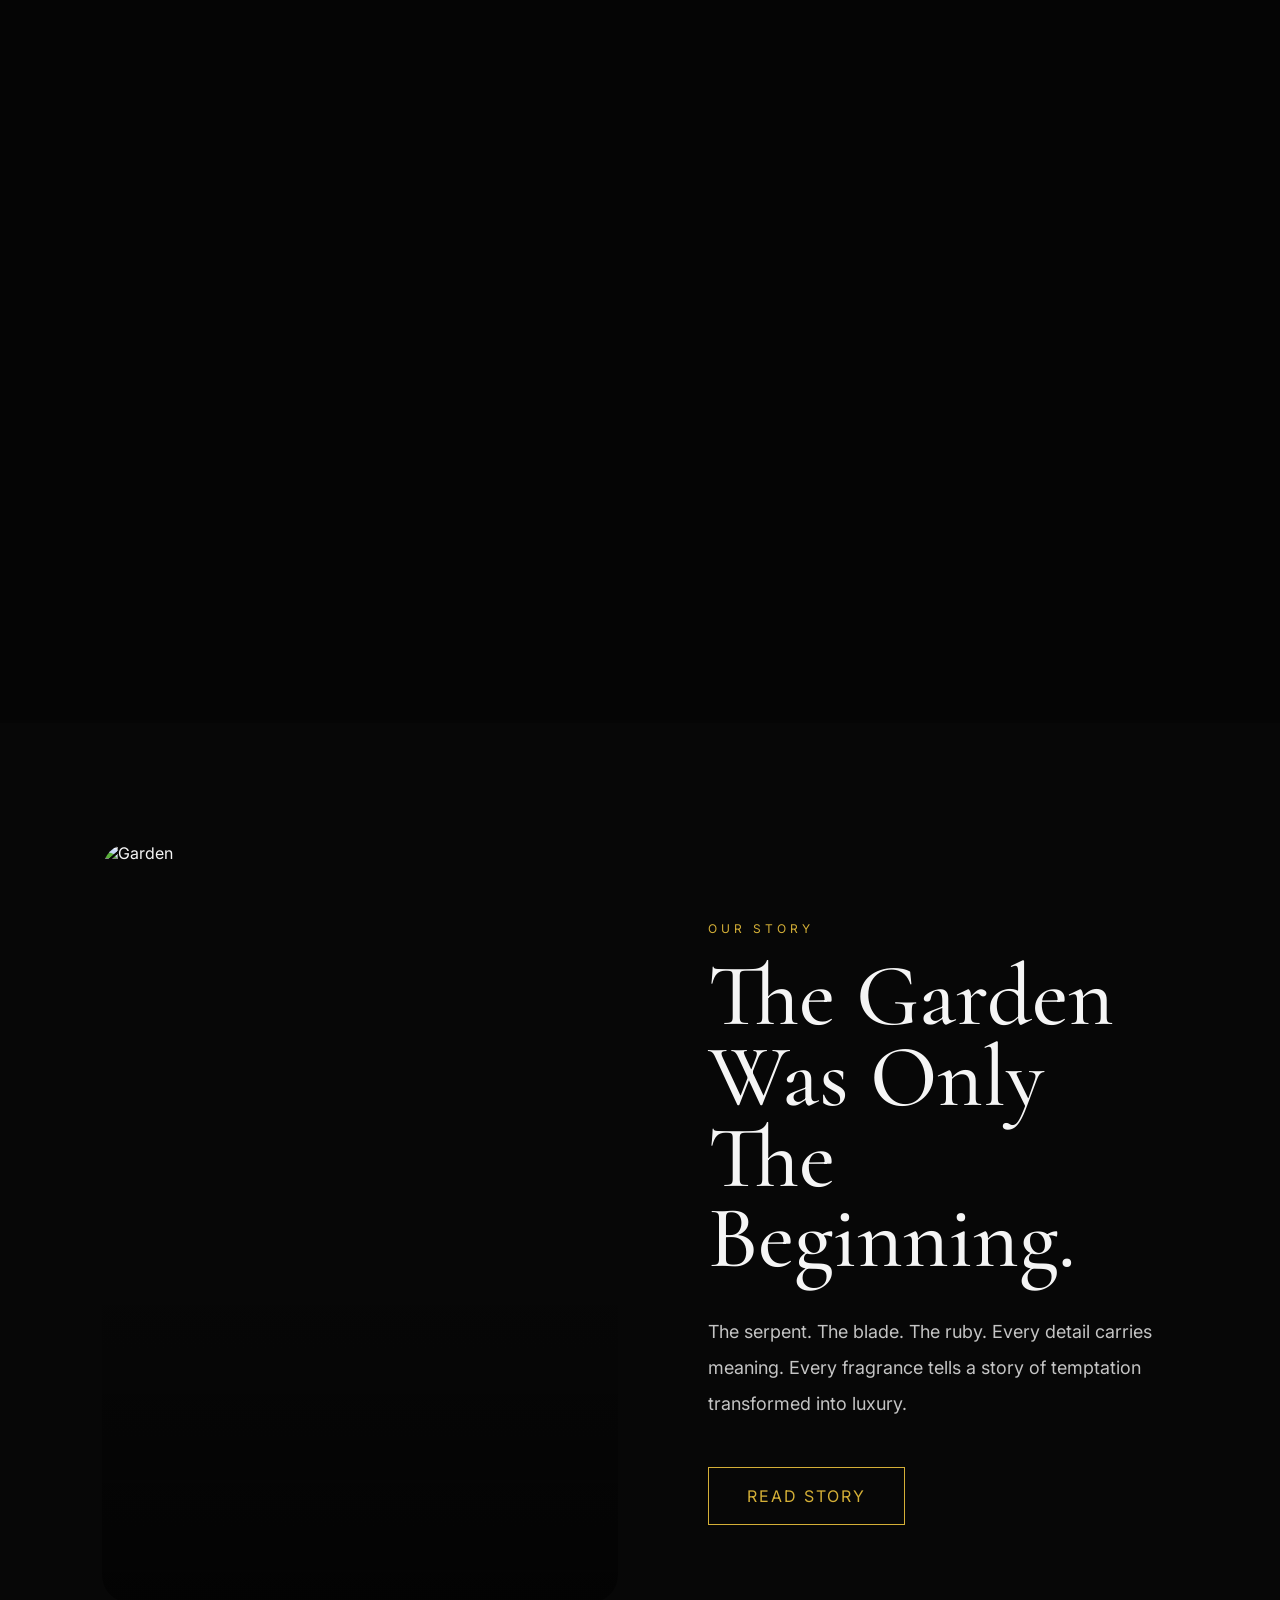
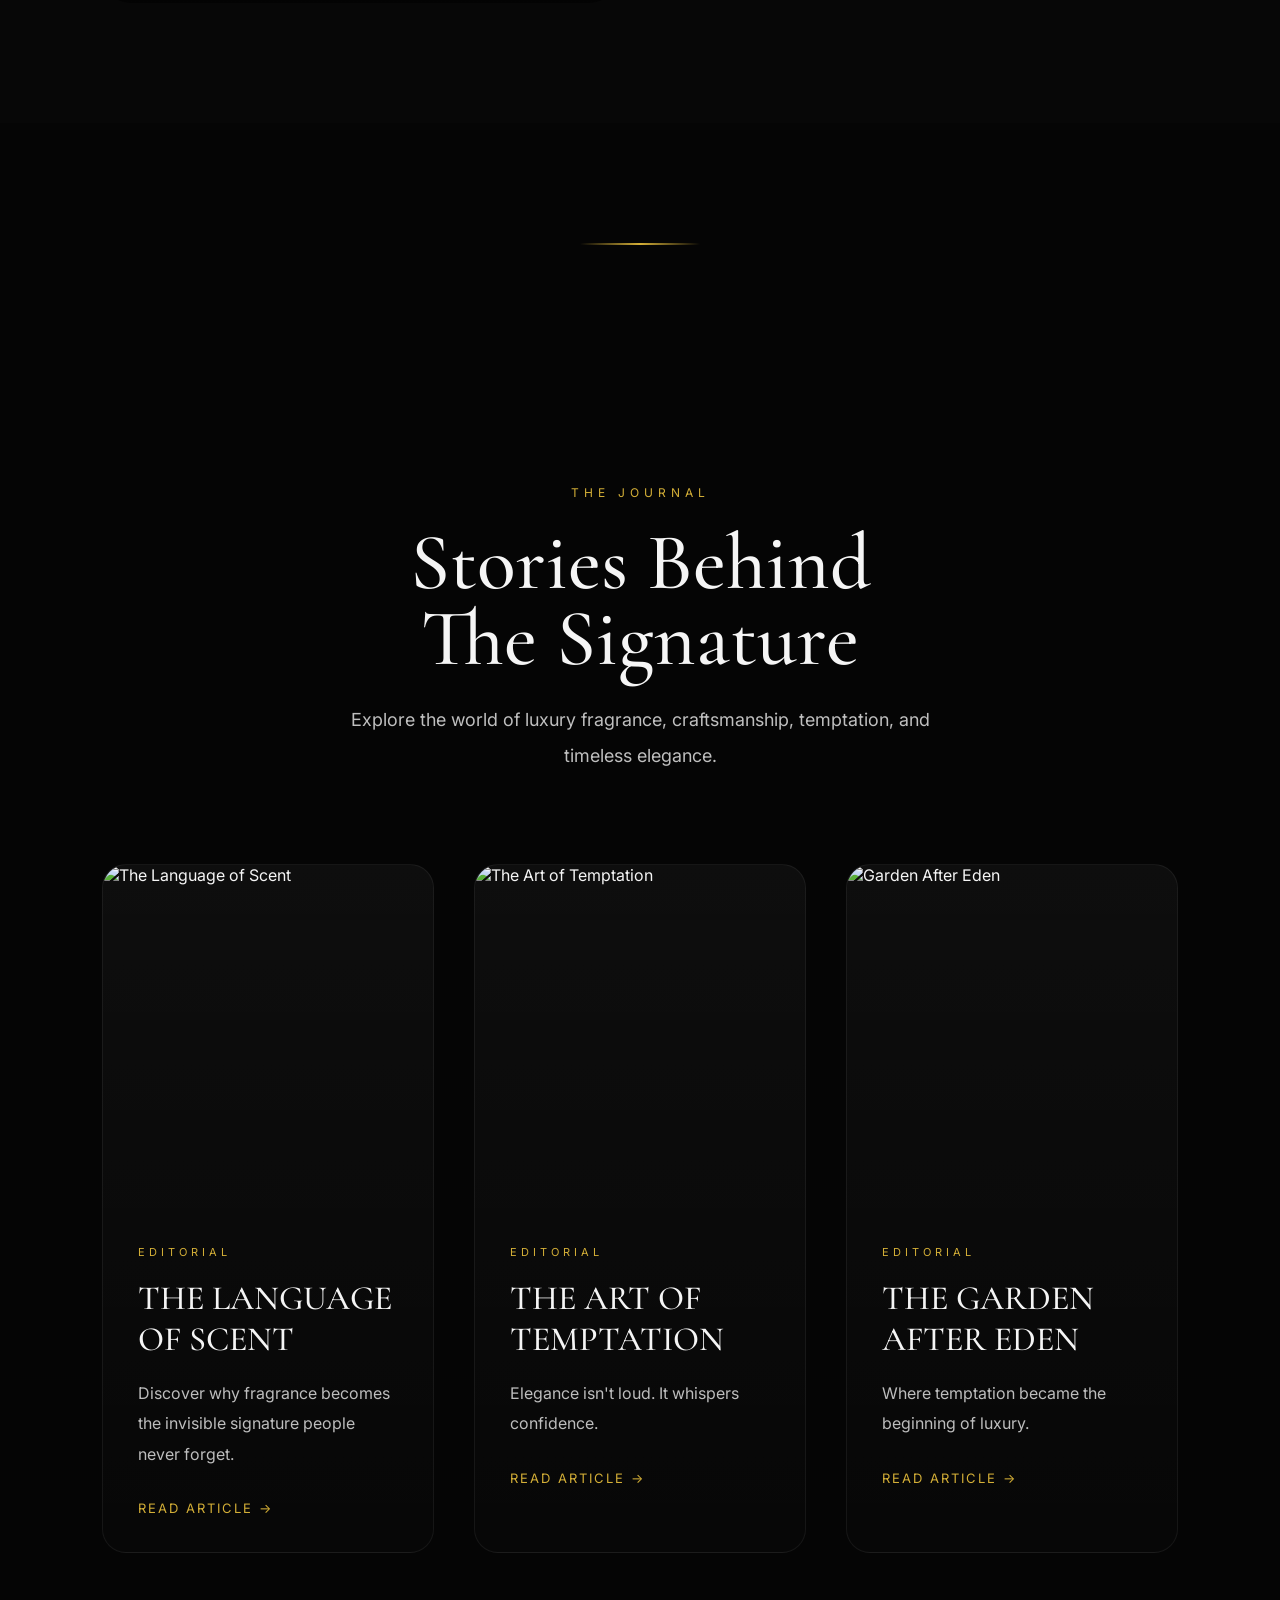
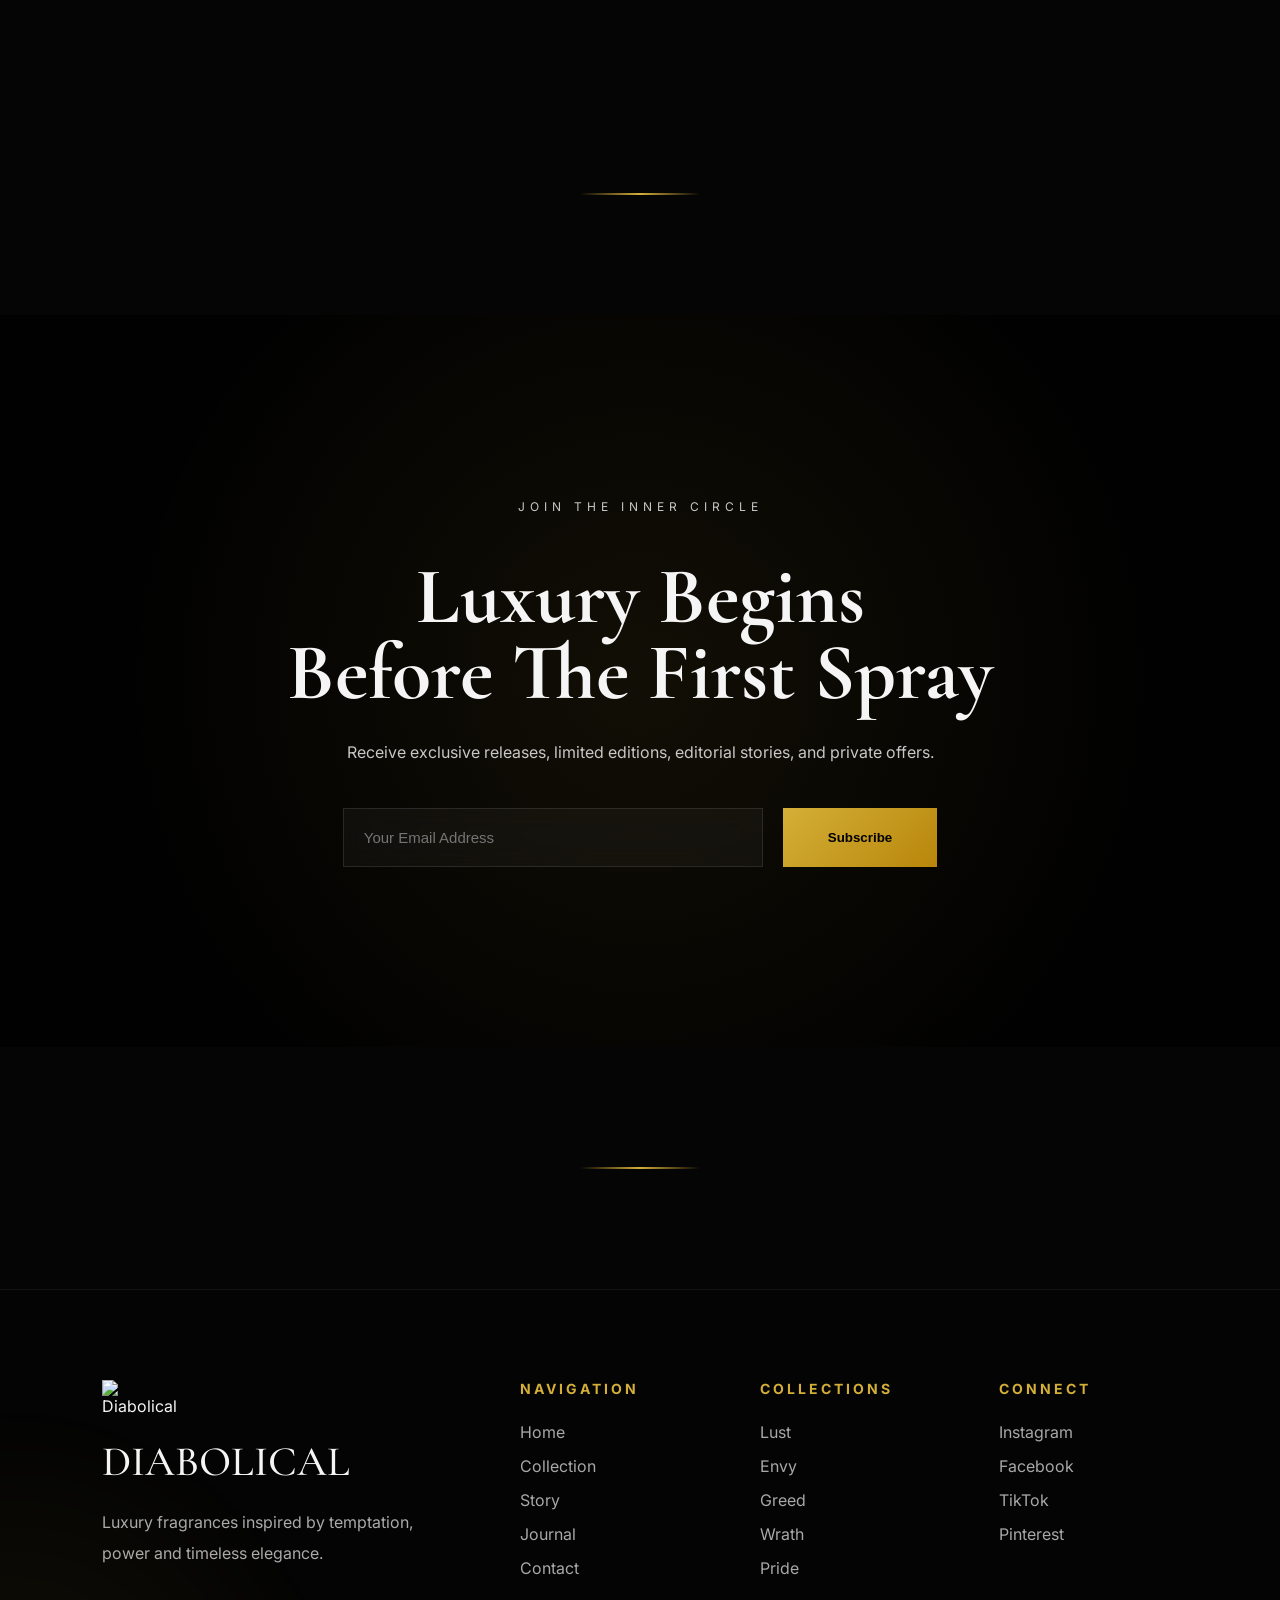
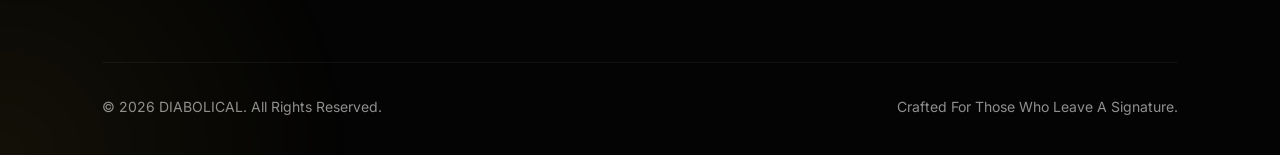
==== commit 4ed2d1ac: "Diabolical/index.html" ====
--- a/index.html
+++ b/index.html
@@ -28,16 +28,18 @@
 href="style.css">
 
 </head>
-<script src="https://cdn.jsdelivr.net/npm/@studio-freight/lenis@1.0.42/bundled/lenis.min.js"></script>
-
-<script src="https://cdnjs.cloudflare.com/ajax/libs/gsap/3.12.5/gsap.min.js"></script>
-
-<script src="https://cdnjs.cloudflare.com/ajax/libs/gsap/3.12.5/ScrollTrigger.min.js"></script>
-<script src="https://unpkg.com/@studio-freight/lenis@1.0.42/bundled/lenis.min.js"></script>
-     
-<script src="script.js"></script>
-     
+
 <body>
+
+<!-- LOADER -->
+<div id="loader">
+    <div class="loader-content">
+        <img src="images/diabolical-logo.png" class="loader-logo" alt="DIABOLICAL">
+        <h1>TEMPTATION HAS A SIGNATURE</h1>
+        <p>Welcome to the House of Diabolical</p>
+        <div class="loading-line"><span></span></div>
+    </div>
+</div>
 
 <div class="cursor-glow"></div>
 
@@ -607,13 +609,14 @@
 
 </footer>
 
+<div class="spotlight"></div>
+
+<!-- Libraries first, in order, then your script -->
+<script src="https://cdn.jsdelivr.net/npm/@studio-freight/lenis@1.0.42/bundled/lenis.min.js"></script>
+<script src="https://cdnjs.cloudflare.com/ajax/libs/gsap/3.12.5/gsap.min.js"></script>
+<script src="https://cdnjs.cloudflare.com/ajax/libs/gsap/3.12.5/ScrollTrigger.min.js"></script>
 <script src="script.js"></script>
-<script src="https://cdn.jsdelivr.net/npm/gsap@3.13.0/dist/gsap.min.js"></script>
-<script src="https://cdn.jsdelivr.net/npm/gsap@3.13.0/dist/ScrollTrigger.min.js"></script>
-
-<script src="js/app.js"></script>
-<script src="js/animations.js"></script>
+
 </body>
 
 </html>
-<div class="spotlight"></div>
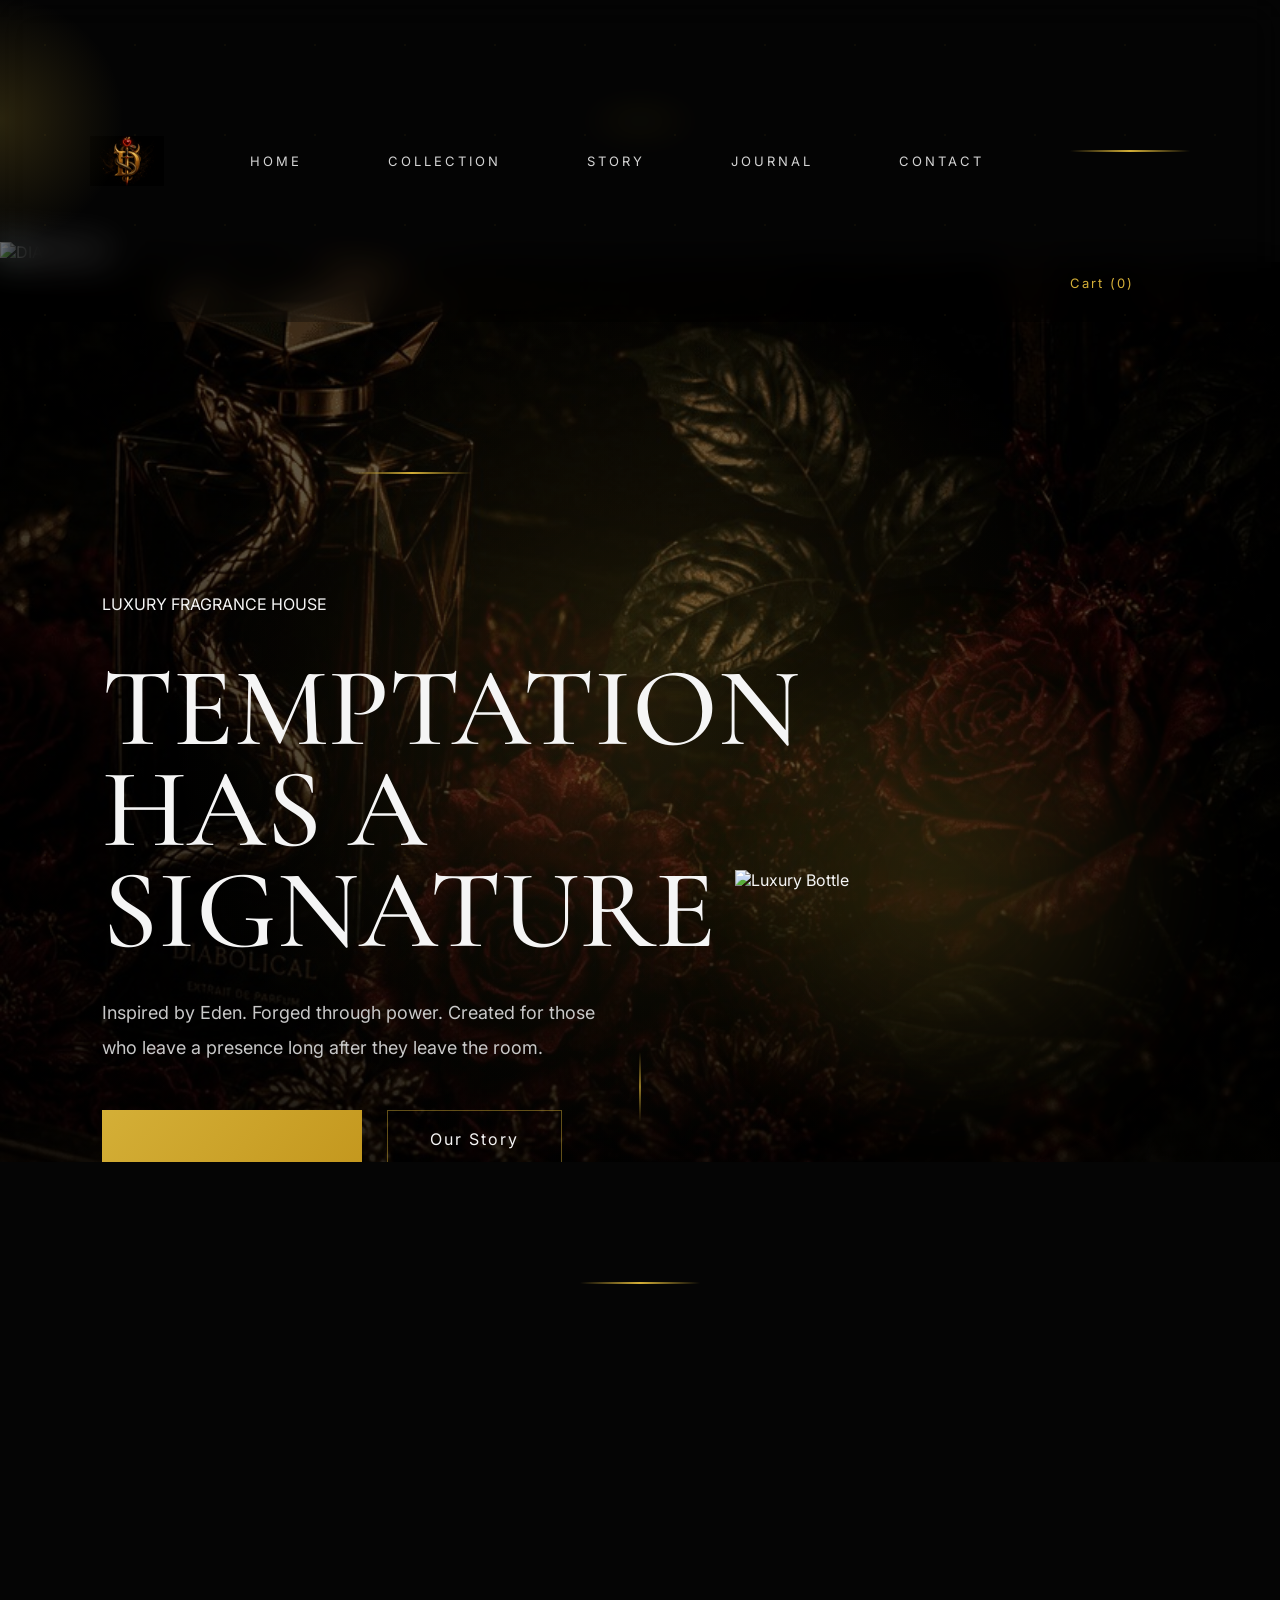
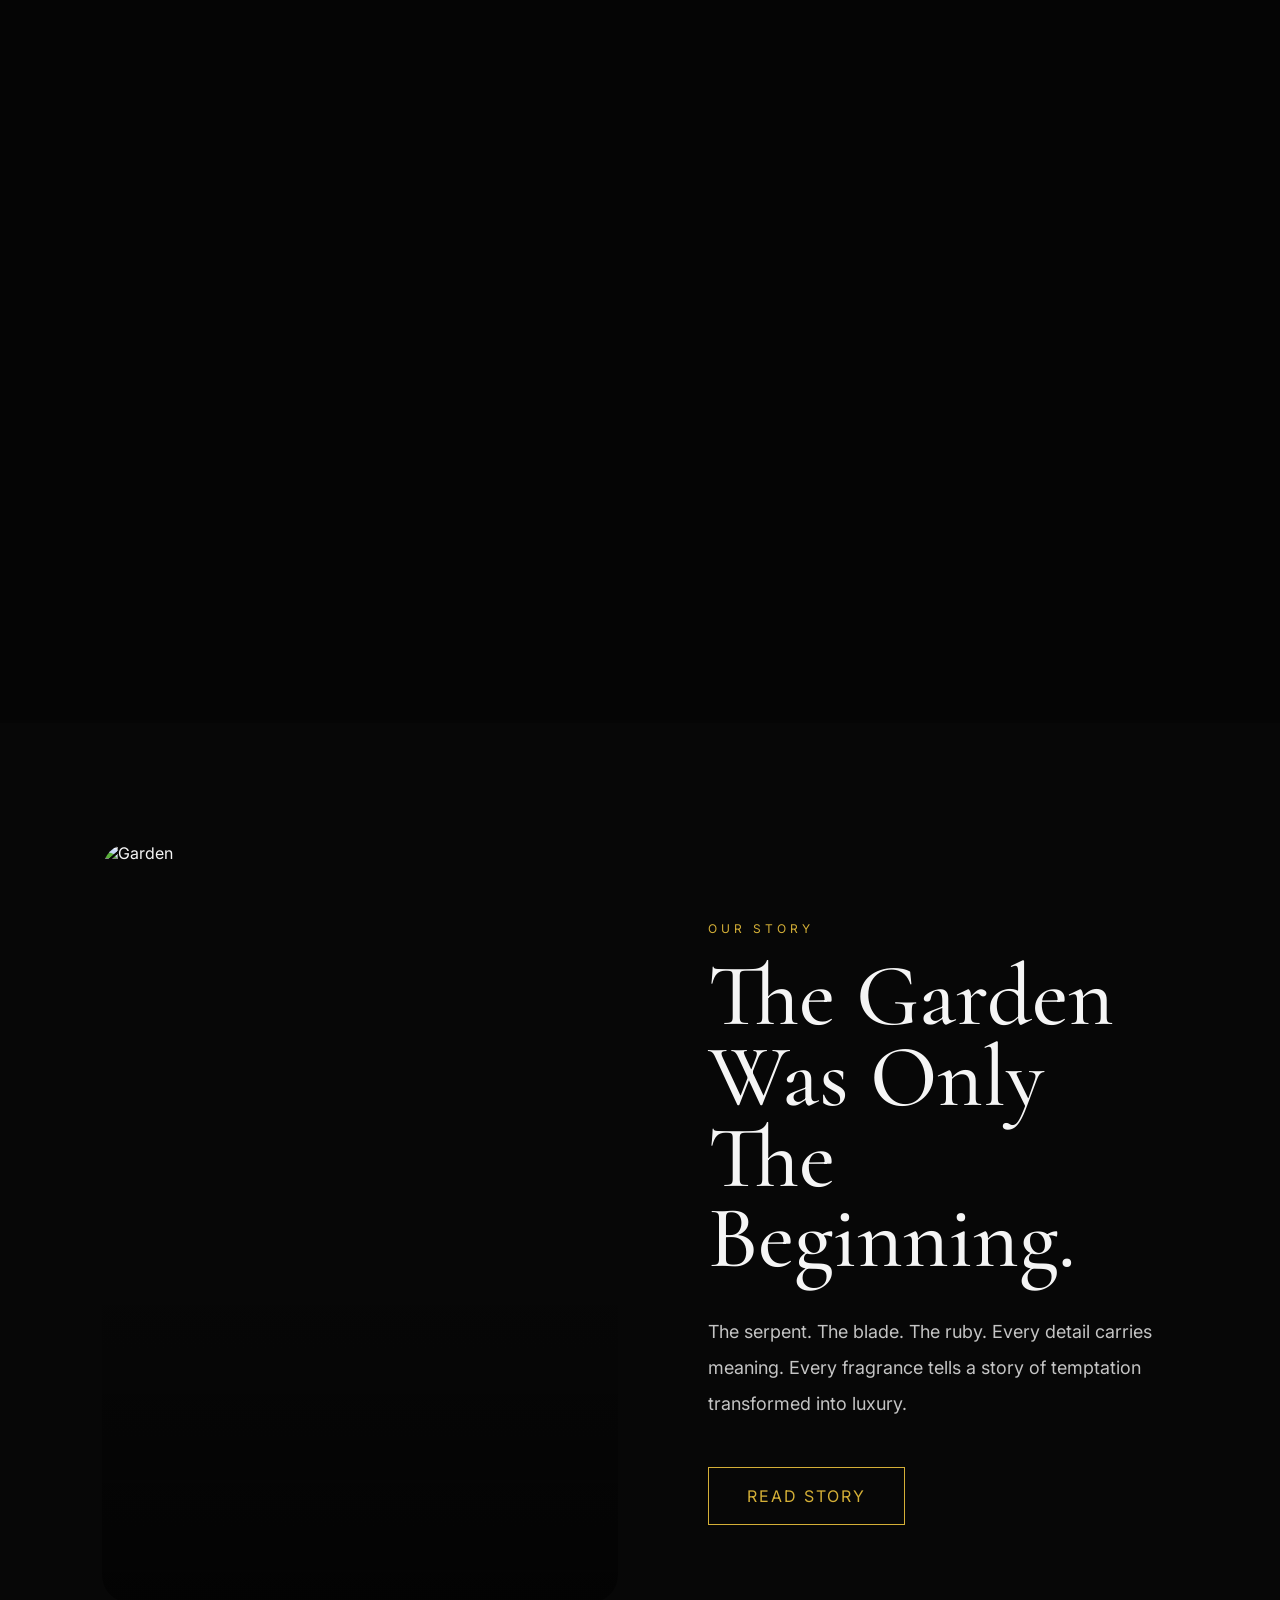
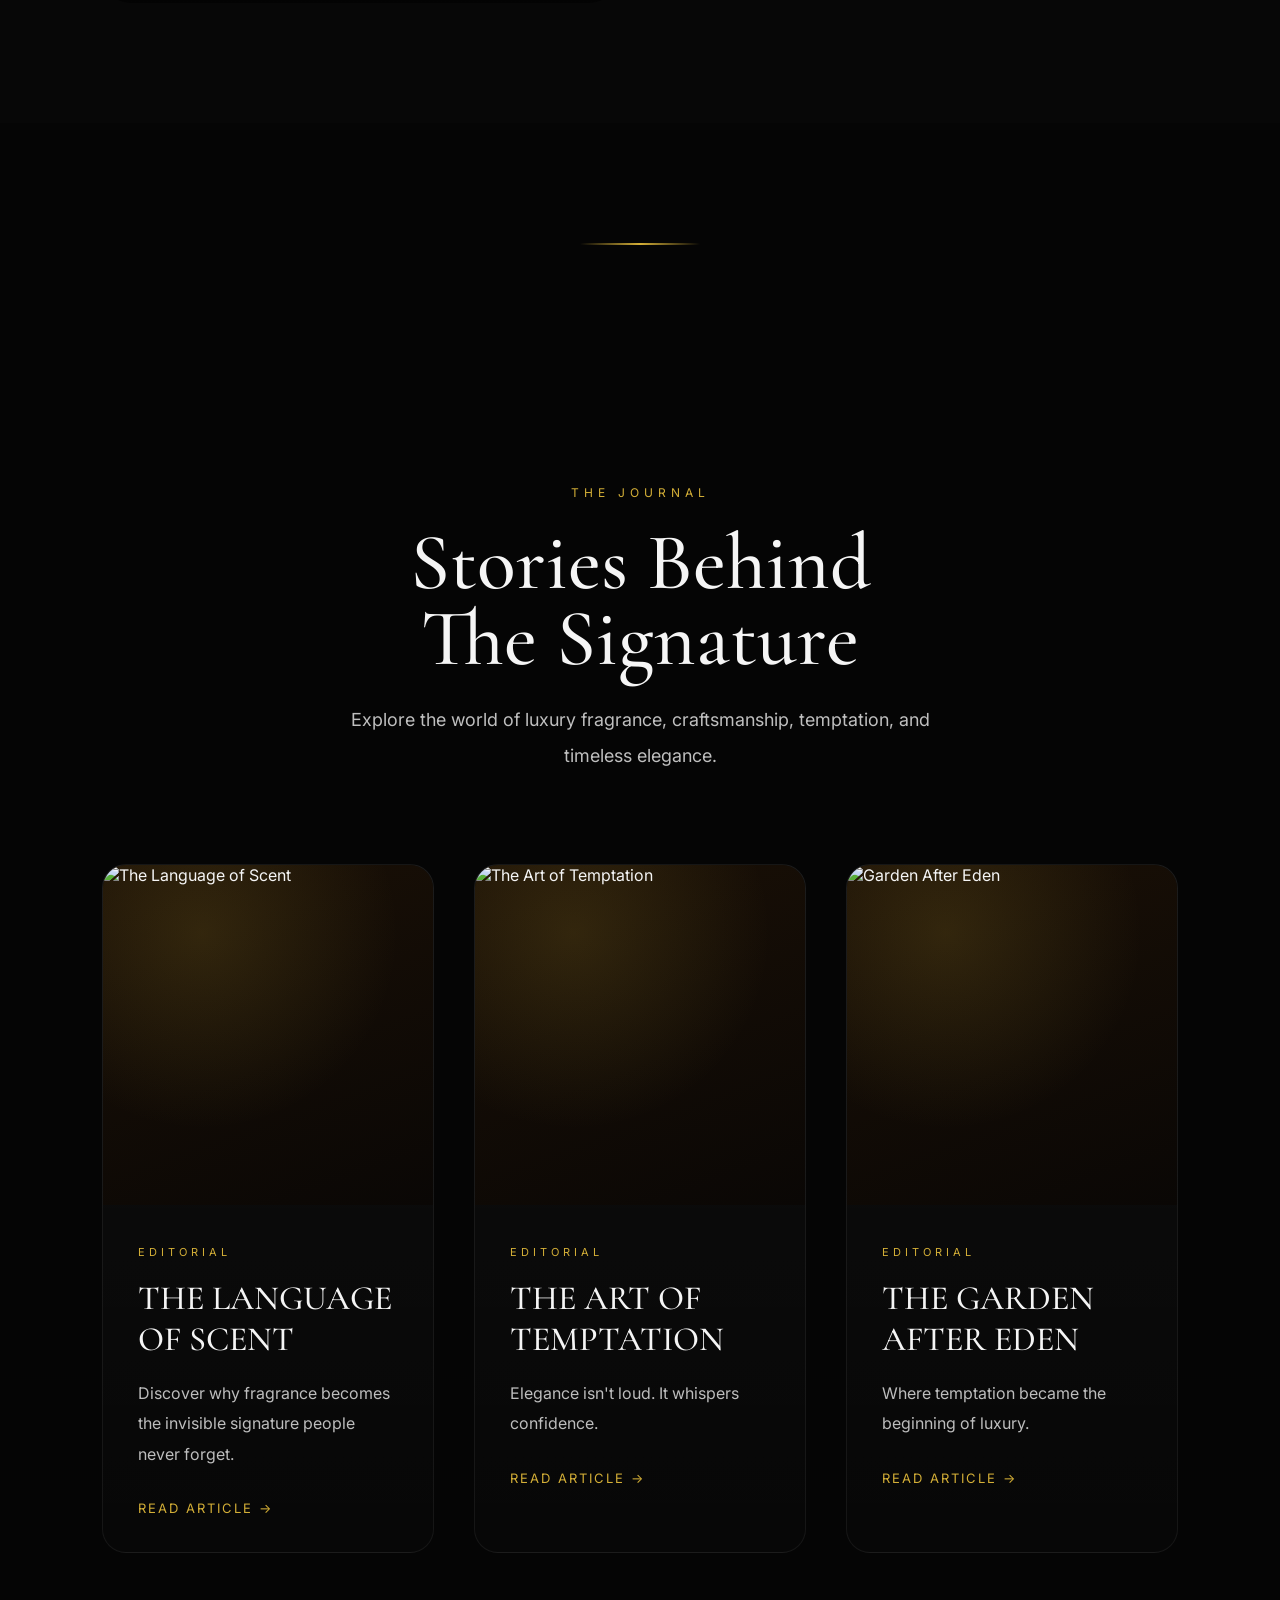
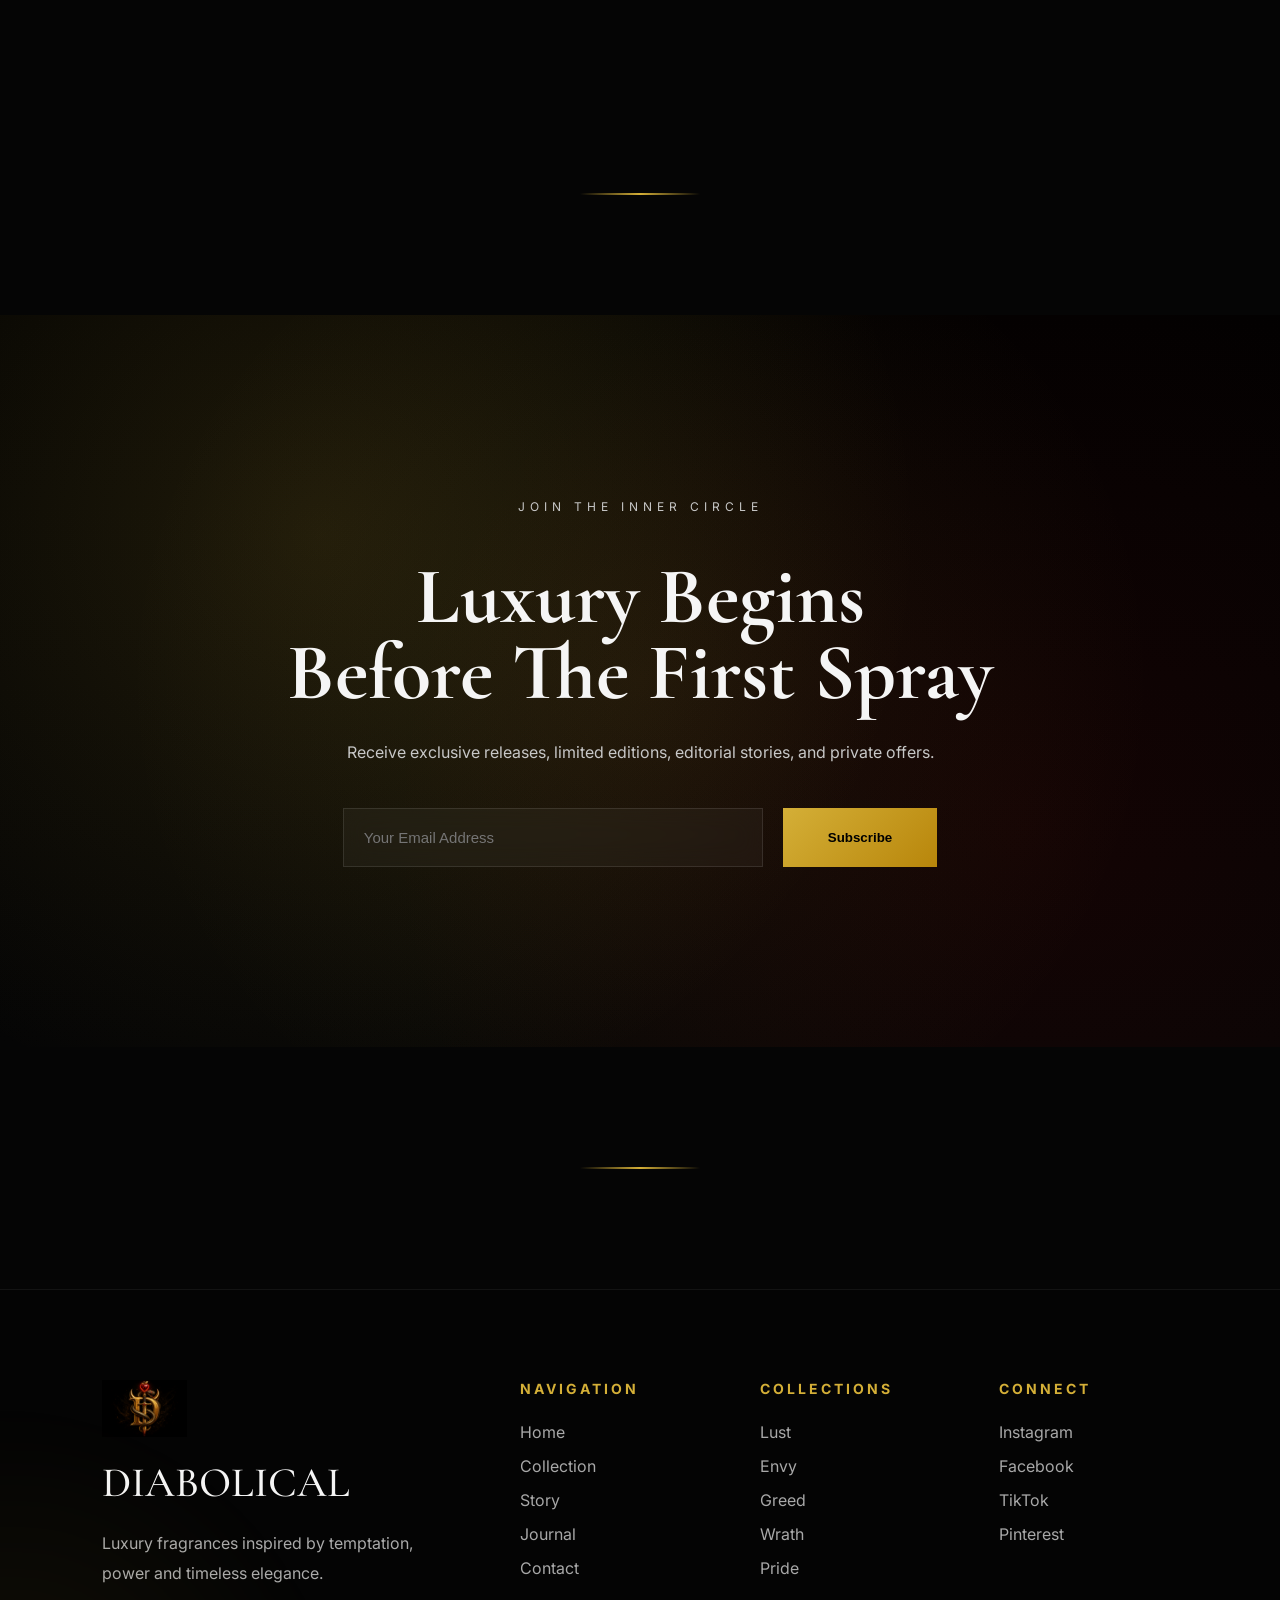
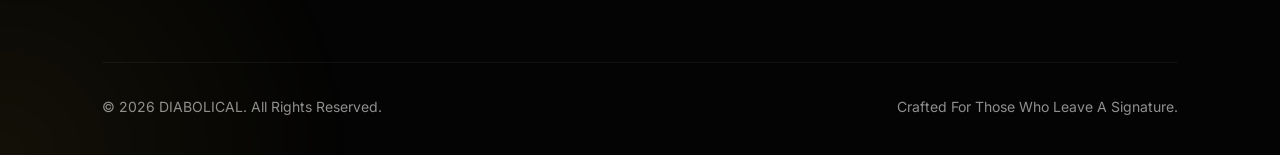
==== commit f3468cbb: "Diabolical/index.html" ====
--- a/index.html
+++ b/index.html
@@ -30,16 +30,6 @@
 </head>
 
 <body>
-
-<!-- LOADER -->
-<div id="loader">
-    <div class="loader-content">
-        <img src="images/diabolical-logo.png" class="loader-logo" alt="DIABOLICAL">
-        <h1>TEMPTATION HAS A SIGNATURE</h1>
-        <p>Welcome to the House of Diabolical</p>
-        <div class="loading-line"><span></span></div>
-    </div>
-</div>
 
 <div class="cursor-glow"></div>
 
--- a/style.css
+++ b/style.css
@@ -1034,11 +1034,182 @@
 
 transition:1s;
 
+background:
+radial-gradient(circle at 30% 20%, rgba(212,175,55,.15), transparent 55%),
+linear-gradient(160deg, #1a1006, #0a0705);
+
 }
 
 .journal-card:hover img{
 
 transform:scale(1.08);
+
+}
+
+/*==================================
+FEATURED ARTICLE (previously missing — unstyled)
+==================================*/
+
+.featured-article{
+
+display:grid;
+
+grid-template-columns:1fr 1fr;
+
+gap:60px;
+
+align-items:center;
+
+padding:0 8% 140px;
+
+}
+
+.featured-image{
+
+height:480px;
+
+border-radius:24px;
+
+overflow:hidden;
+
+}
+
+.featured-image img{
+
+width:100%;
+
+height:100%;
+
+object-fit:cover;
+
+background:
+radial-gradient(circle at 30% 20%, rgba(212,175,55,.15), transparent 55%),
+linear-gradient(160deg, #1a1006, #0a0705);
+
+}
+
+.featured-content span{
+
+color:var(--gold);
+
+letter-spacing:2px;
+
+font-size:13px;
+
+text-transform:uppercase;
+
+}
+
+.featured-content h2{
+
+font-family:'Cormorant Garamond',serif;
+
+font-size:3rem;
+
+margin:20px 0;
+
+font-weight:500;
+
+}
+
+.featured-content p{
+
+color:#bdbdbd;
+
+line-height:1.8;
+
+margin-bottom:30px;
+
+}
+
+/*==================================
+EDITORIALS GRID (previously missing — unstyled)
+==================================*/
+
+.editorials{
+
+display:grid;
+
+grid-template-columns:repeat(3,1fr);
+
+gap:40px;
+
+padding:0 8% 160px;
+
+}
+
+.editorial-card{
+
+background:linear-gradient(
+180deg,
+rgba(255,255,255,.04),
+rgba(255,255,255,.01));
+
+border:1px solid rgba(255,255,255,.06);
+
+border-radius:20px;
+
+overflow:hidden;
+
+transition:.45s;
+
+padding-bottom:30px;
+
+}
+
+.editorial-card:hover{
+
+transform:translateY(-10px);
+
+border-color:rgba(212,175,55,.25);
+
+}
+
+.editorial-card img{
+
+width:100%;
+
+height:260px;
+
+object-fit:cover;
+
+background:
+radial-gradient(circle at 30% 20%, rgba(212,175,55,.15), transparent 55%),
+linear-gradient(160deg, #1a1006, #0a0705);
+
+}
+
+.editorial-card h3{
+
+font-family:'Cormorant Garamond',serif;
+
+font-size:1.6rem;
+
+margin:20px 24px 10px;
+
+font-weight:500;
+
+}
+
+.editorial-card p{
+
+color:#bdbdbd;
+
+margin:0 24px 16px;
+
+line-height:1.6;
+
+}
+
+.editorial-card a{
+
+margin:0 24px;
+
+color:var(--gold);
+
+text-decoration:none;
+
+font-size:14px;
 
 }
 
@@ -1106,11 +1277,17 @@
 
 background:
 
+radial-gradient(circle at 25% 30%, rgba(212,175,55,.14), transparent 55%),
+
+radial-gradient(circle at 80% 70%, rgba(139,0,0,.12), transparent 55%),
+
 linear-gradient(
 
-rgba(0,0,0,.75),
-
-rgba(0,0,0,.82)
+180deg,
+
+rgba(0,0,0,.8),
+
+rgba(5,5,5,.92)
 
 ),
 
@@ -1416,6 +1593,46 @@
 .hero-buttons{
 
 flex-direction:column;
+
+}
+
+#loader{
+
+padding:0 24px;
+
+text-align:center;
+
+}
+
+.loader-logo{
+
+width:110px;
+
+margin-bottom:24px;
+
+}
+
+.loader-content h1{
+
+font-size:28px;
+
+letter-spacing:3px;
+
+}
+
+.loader-content p{
+
+letter-spacing:2px;
+
+font-size:14px;
+
+margin-bottom:30px;
+
+}
+
+.loading-line{
+
+width:180px;
 
 }
 
@@ -1726,10 +1943,12 @@
 text-align:center;
 
 background:
-linear-gradient(rgba(0,0,0,.75),rgba(0,0,0,.85)),
+radial-gradient(circle at 30% 25%, rgba(212,175,55,.14), transparent 55%),
+linear-gradient(180deg, rgba(0,0,0,.8), rgba(5,5,5,.92)),
 url(images/cart-bg.jpg);
 
 background-size:cover;
+background-position:center;
 
 }
 
@@ -1899,7 +2118,8 @@
 text-align:center;
 
 background:
-linear-gradient(rgba(0,0,0,.75),rgba(0,0,0,.9)),
+radial-gradient(circle at 70% 30%, rgba(212,175,55,.14), transparent 55%),
+linear-gradient(180deg, rgba(0,0,0,.8), rgba(5,5,5,.92)),
 url("images/checkout-bg.jpg");
 
 background-size:cover;
@@ -2062,6 +2282,169 @@
 }
 
   }
+/*==================================
+STORY HERO (previously missing — unstyled)
+==================================*/
+
+.story-hero{
+
+padding:220px 8% 120px;
+
+text-align:center;
+
+background:
+linear-gradient(rgba(0,0,0,.75),rgba(0,0,0,.9)),
+url("images/story-bg.jpg");
+
+background-size:cover;
+background-position:center;
+
+}
+
+.story-hero h1{
+
+font-family:'Cormorant Garamond',serif;
+
+font-size:6rem;
+
+line-height:1;
+
+margin:30px 0;
+
+font-weight:500;
+
+}
+
+.story-hero p{
+
+max-width:700px;
+
+margin:auto;
+
+line-height:2;
+
+color:#bdbdbd;
+
+}
+
+/*==================================
+JOURNAL HERO (previously missing — unstyled)
+==================================*/
+
+.journal-hero{
+
+padding:220px 8% 120px;
+
+text-align:center;
+
+background:
+linear-gradient(rgba(0,0,0,.75),rgba(0,0,0,.9)),
+url("images/journal-bg.jpg");
+
+background-size:cover;
+background-position:center;
+
+}
+
+.journal-hero h1{
+
+font-family:'Cormorant Garamond',serif;
+
+font-size:6rem;
+
+line-height:1;
+
+margin:30px 0;
+
+font-weight:500;
+
+}
+
+.journal-hero p{
+
+max-width:700px;
+
+margin:auto;
+
+line-height:2;
+
+color:#bdbdbd;
+
+}
+
+/*==================================
+404 PAGE
+==================================*/
+
+.notfound-hero{
+
+min-height:100vh;
+
+display:flex;
+
+align-items:center;
+
+padding:0 8%;
+
+background:
+linear-gradient(rgba(0,0,0,.55),rgba(0,0,0,.85)),
+url("images/404-bg.jpg");
+
+background-size:cover;
+background-position:center;
+
+}
+
+.notfound-content{
+
+max-width:560px;
+
+}
+
+.notfound-content h1{
+
+font-family:'Cormorant Garamond',serif;
+
+font-size:9rem;
+
+line-height:.9;
+
+color:var(--gold);
+
+margin-bottom:20px;
+
+}
+
+.notfound-content h2{
+
+font-size:2.2rem;
+
+font-family:'Cormorant Garamond',serif;
+
+margin-bottom:20px;
+
+font-weight:500;
+
+}
+
+.notfound-content p{
+
+color:#bdbdbd;
+
+line-height:1.8;
+
+margin-bottom:40px;
+
+}
+
+.notfound-content .outline-button{
+
+display:inline-block;
+
+margin-top:18px;
+
+}
+
 /*==================================
 LOGIN
 ==================================*/
@@ -2172,7 +2555,8 @@
 text-align:center;
 
 background:
-linear-gradient(rgba(0,0,0,.75),rgba(0,0,0,.9)),
+radial-gradient(circle at 30% 30%, rgba(212,175,55,.14), transparent 55%),
+linear-gradient(180deg, rgba(0,0,0,.8), rgba(5,5,5,.92)),
 url(images/register-bg.jpg);
 
 background-size:cover;
@@ -2274,7 +2658,8 @@
 text-align:center;
 
 background:
-linear-gradient(rgba(0,0,0,.75),rgba(0,0,0,.9)),
+radial-gradient(circle at 70% 30%, rgba(212,175,55,.14), transparent 55%),
+linear-gradient(180deg, rgba(0,0,0,.8), rgba(5,5,5,.92)),
 url(images/member-bg.jpg);
 
 background-size:cover;
@@ -2675,11 +3060,13 @@
 
 margin-bottom:25px;
 
+color:var(--gold);
+
 }
 
 .loader-content p{
 
-color:#999;
+color:var(--gold-dark);
 
 letter-spacing:4px;
 
